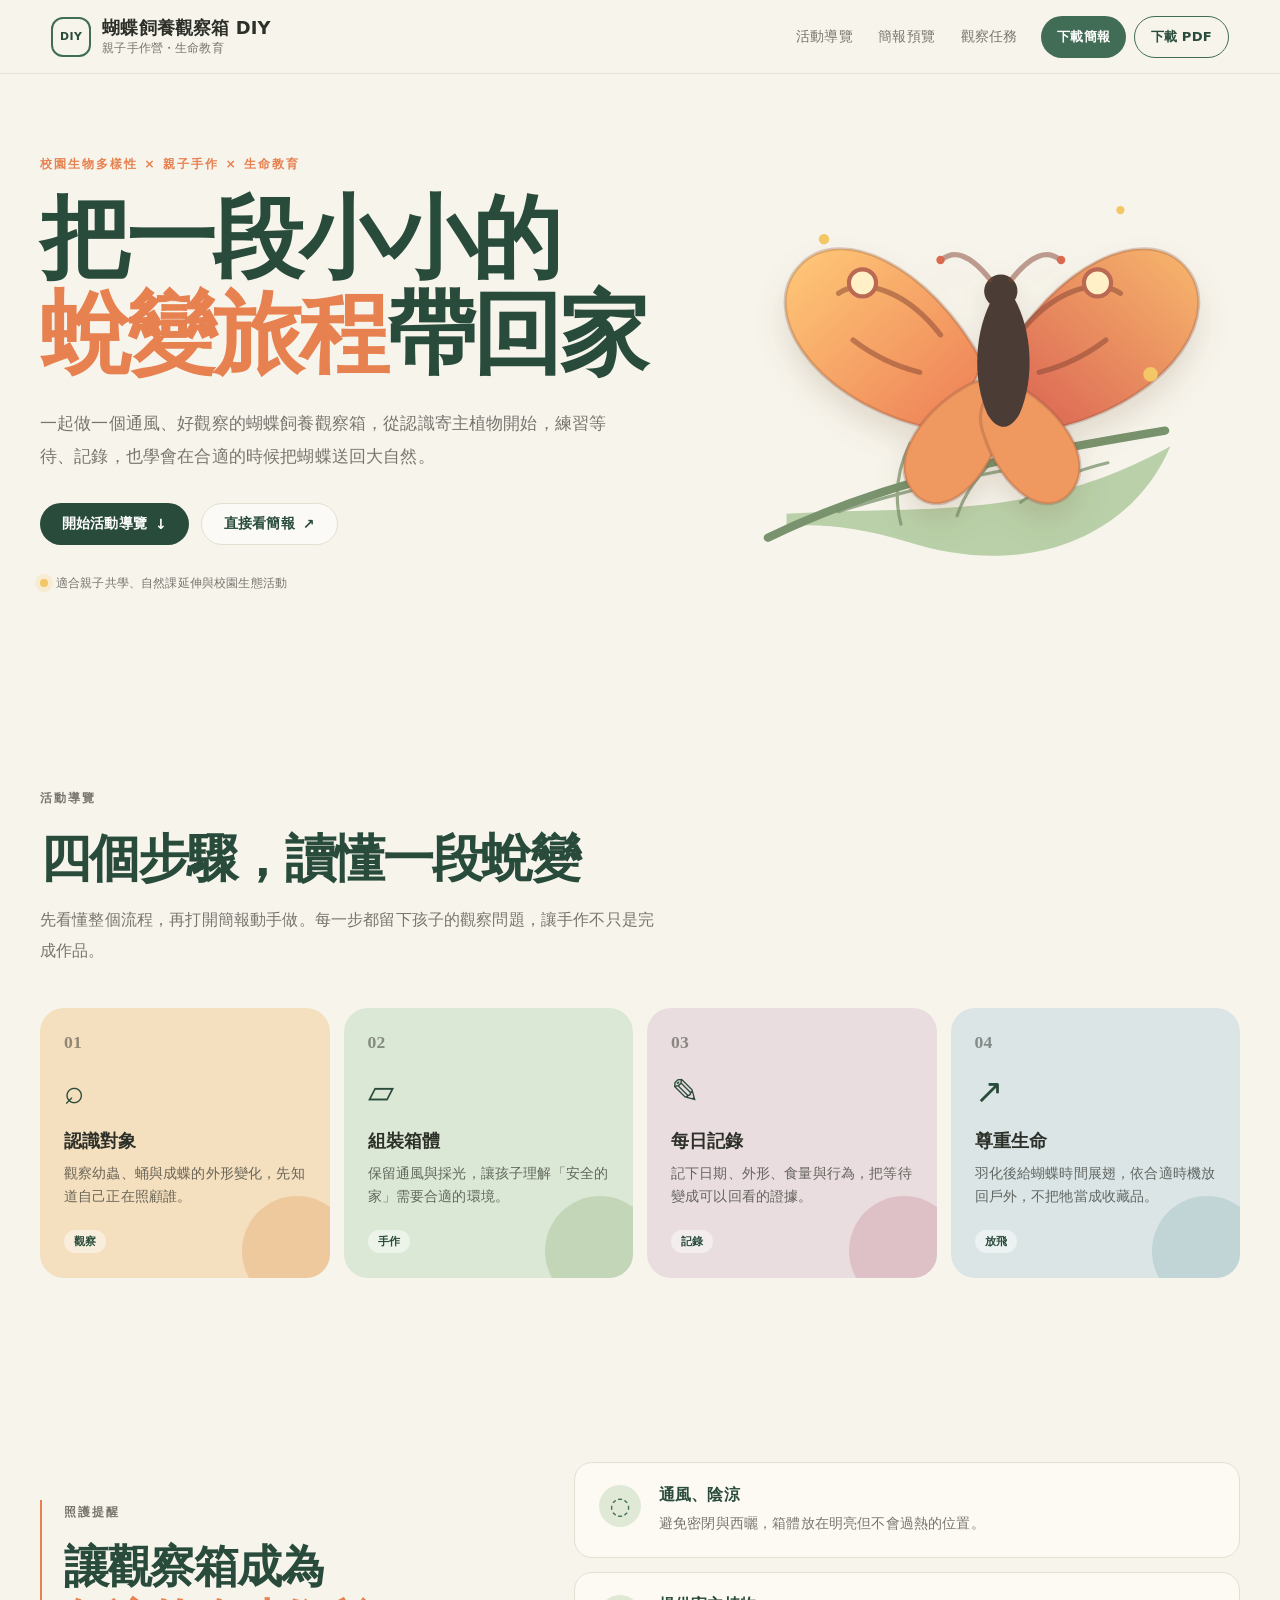
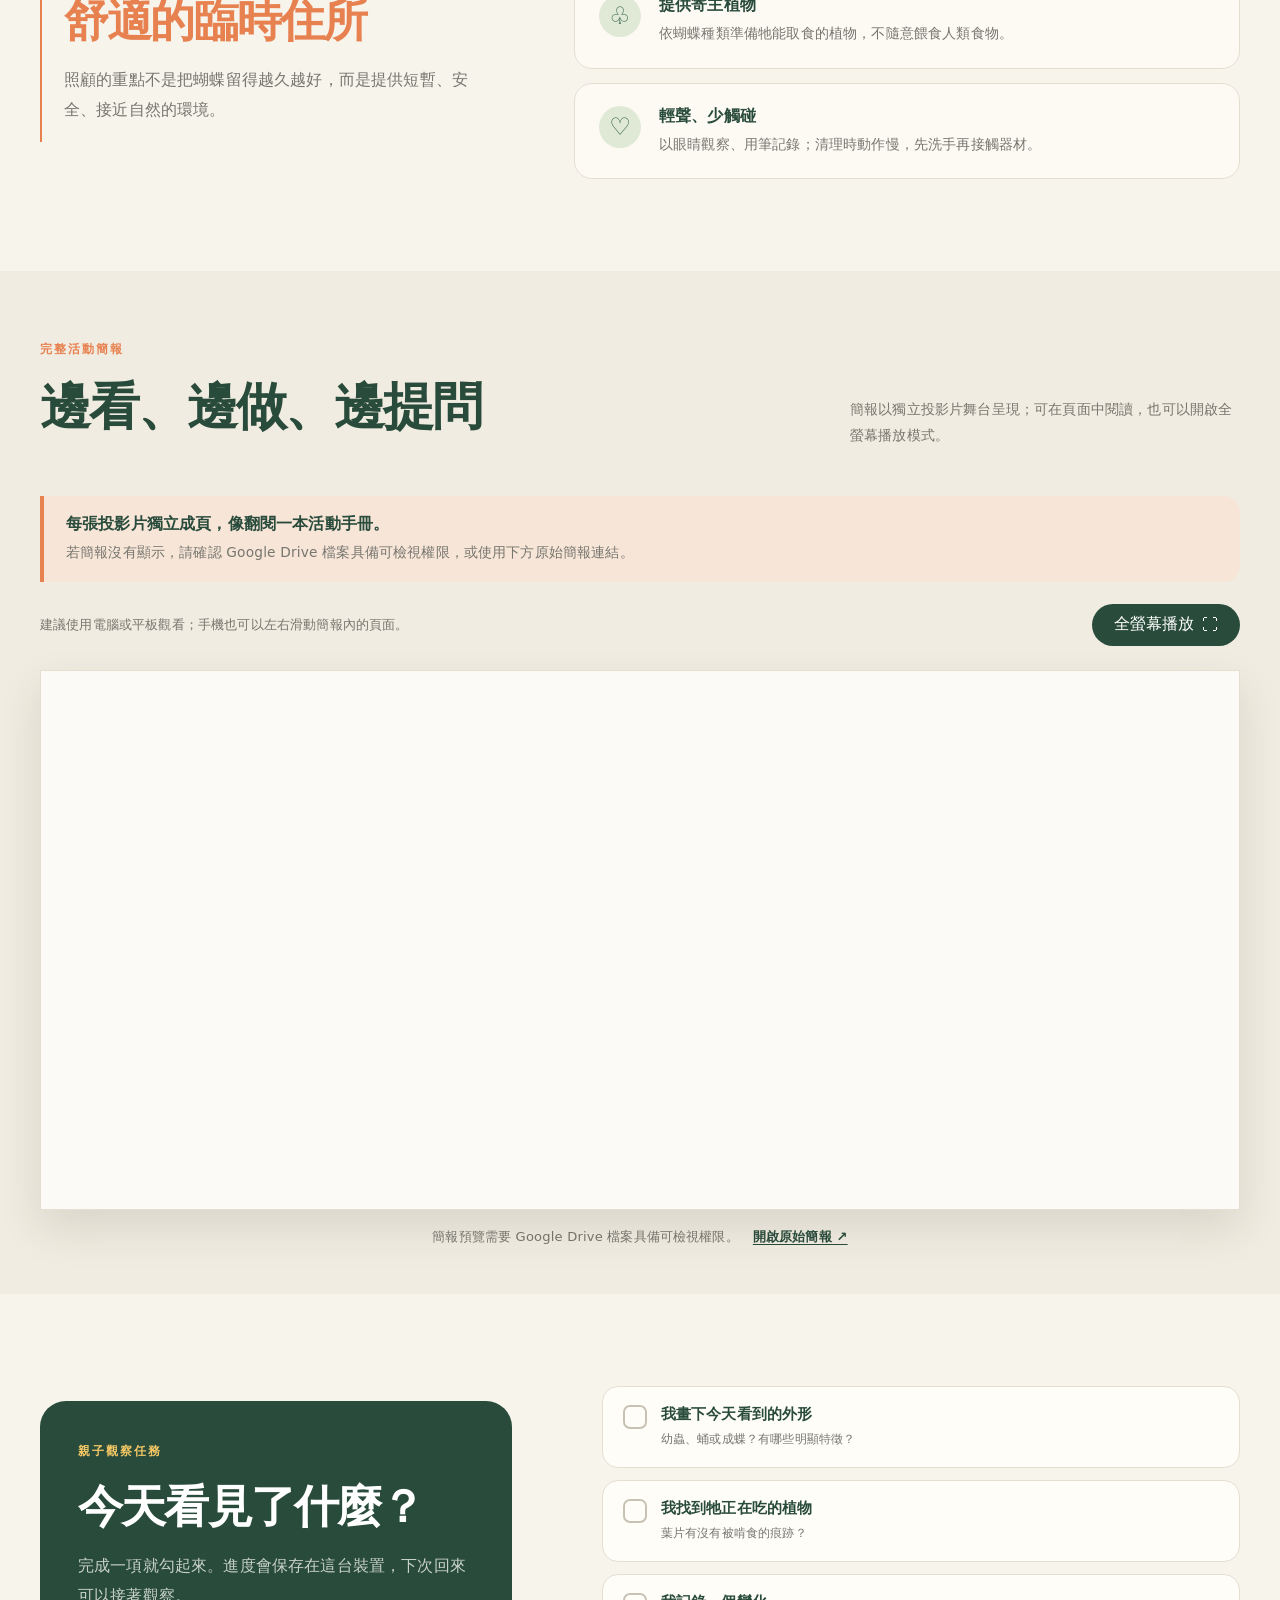
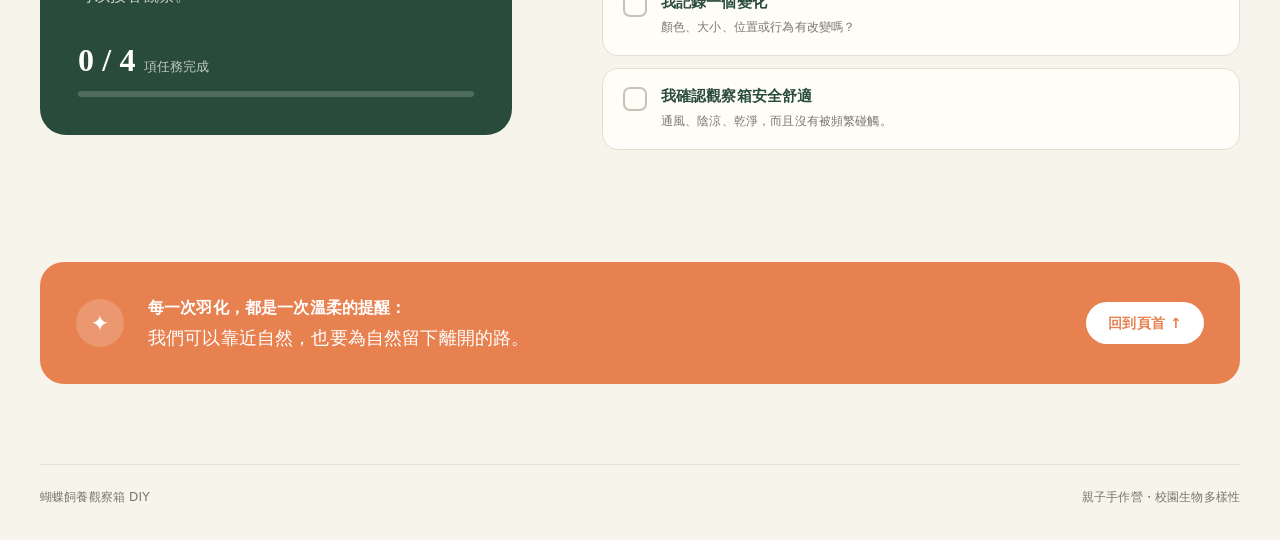
==== index.html @ 6960c995 "fix: focus presentation on one slide" ====
<!doctype html>
<html lang="zh-Hant">
<head>
  <meta charset="utf-8">
  <meta name="viewport" content="width=device-width, initial-scale=1">
  <meta name="theme-color" content="#f7f4ec">
  <meta name="description" content="蝴蝶飼養觀察箱 DIY：親子手作、校園生物多樣性與生命教育活動導覽。">
  <meta property="og:type" content="website">
  <meta property="og:title" content="蝴蝶飼養觀察箱 DIY｜親子手作營">
  <meta property="og:description" content="從組裝觀察箱到記錄羽化，陪孩子用安全、尊重生命的方式觀察蝴蝶。">
  <meta property="og:url" content="https://prayer168.github.io/butterfly-box-diy/">
  <meta property="og:site_name" content="蝴蝶飼養觀察箱 DIY">
  <meta property="og:locale" content="zh_TW">
  <meta name="twitter:card" content="summary_large_image">
  <title>蝴蝶飼養觀察箱 DIY｜親子手作營</title>
  <link rel="stylesheet" href="styles.css?v=20260816-deck2">
</head>
<body>
  <header class="topbar">
    <a class="brand" href="#top" aria-label="回到蝴蝶飼養觀察箱 DIY 首頁">
      <span class="brand-mark" aria-hidden="true">DIY</span>
      <span>
        <strong>蝴蝶飼養觀察箱 DIY</strong>
        <small>親子手作營・生命教育</small>
      </span>
    </a>
    <nav class="site-nav" aria-label="頁面導覽">
      <a href="#guide">活動導覽</a>
      <a href="#slides">簡報預覽</a>
      <a href="#observe">觀察任務</a>
    </nav>
    <nav class="downloads" aria-label="下載檔案">
      <a class="download-link" href="https://drive.google.com/uc?export=download&amp;id=1TOnrDVsV550KKuGw68ZPwcJ24jXbGp5j" target="_blank" rel="noopener noreferrer">下載簡報</a>
      <a class="download-link download-link-secondary" href="https://docs.google.com/presentation/d/1TOnrDVsV550KKuGw68ZPwcJ24jXbGp5j/export/pdf" target="_blank" rel="noopener noreferrer">下載 PDF</a>
    </nav>
  </header>

  <main id="top">
    <section class="hero" aria-labelledby="hero-title">
      <div class="hero-copy">
        <p class="eyebrow">校園生物多樣性 × 親子手作 × 生命教育</p>
        <h1 id="hero-title">把一段小小的<br><em>蛻變旅程</em>帶回家</h1>
        <p class="hero-lede">一起做一個通風、好觀察的蝴蝶飼養觀察箱，從認識寄主植物開始，練習等待、記錄，也學會在合適的時候把蝴蝶送回大自然。</p>
        <div class="hero-actions">
          <a class="button button-primary" href="#guide">開始活動導覽 <span aria-hidden="true">↓</span></a>
          <a class="button button-quiet" href="#slides">直接看簡報 <span aria-hidden="true">↗</span></a>
        </div>
        <p class="hero-note"><span class="note-dot" aria-hidden="true"></span>適合親子共學、自然課延伸與校園生態活動</p>
      </div>
      <div class="hero-art" aria-label="一隻停在葉片上的蝴蝶插圖" role="img">
        <svg viewBox="0 0 500 430" aria-hidden="true" focusable="false">
          <defs>
            <linearGradient id="wing-left" x1="0" x2="1" y1="0" y2="1"><stop offset="0" stop-color="#ffca78"/><stop offset="1" stop-color="#ed7d55"/></linearGradient>
            <linearGradient id="wing-right" x1="1" x2="0" y1="0" y2="1"><stop offset="0" stop-color="#f8b86d"/><stop offset="1" stop-color="#d96052"/></linearGradient>
            <filter id="soft-shadow" x="-30%" y="-30%" width="160%" height="160%"><feDropShadow dx="0" dy="16" stdDeviation="14" flood-color="#7b5d3e" flood-opacity=".18"/></filter>
          </defs>
          <path class="art-leaf" d="M64 344c119-8 237 9 369-65-35 84-134 130-253 92-46-14-83-18-116-15Z"/>
          <path class="art-stem" d="M46 367c114-55 219-76 382-103"/>
          <path class="art-vein" d="M114 342c52-17 113-32 183-44M174 354c-7-27-3-54 9-78M228 346c8-25 28-50 56-71M289 333c25-18 53-31 84-38"/>
          <g class="art-butterfly" filter="url(#soft-shadow)">
            <path class="wing wing-left" d="M253 199c-52-96-139-135-177-93-39 43 10 124 114 153 21 6 44-16 63-60Z"/>
            <path class="wing wing-right" d="M270 199c52-96 139-135 177-93 39 43-10 124-114 153-21 6-44-16-63-60Z"/>
            <path class="wing lower-left" d="M251 215c-41 14-92 69-68 105 23 34 70 5 88-57 5-18-2-36-20-48Z"/>
            <path class="wing lower-right" d="M272 215c41 14 92 69 68 105-23 34-70 5-88-57-5-18 2-36 20-48Z"/>
            <path class="wing-mark mark-left" d="M114 132c27-17 68 1 98 40M128 177c21 16 40 25 64 31M385 132c-27-17-68 1-98 40M371 177c-21 16-40 25-64 31"/>
            <circle class="wing-eye eye-left" cx="137" cy="122" r="13"/><circle class="wing-eye eye-right" cx="363" cy="122" r="13"/>
            <path class="body" d="M262 137c-17 30-20 77-5 111 10 17 22 16 31 0 15-34 12-81-5-111-7-12-14-12-21 0Z"/><circle class="head" cx="270" cy="130" r="16"/>
            <path class="antenna" d="M260 119c-20-25-35-29-47-19M280 119c20-25 35-29 47-19"/><circle class="antenna-tip" cx="212" cy="100" r="4"/><circle class="antenna-tip" cx="328" cy="100" r="4"/>
          </g>
          <circle class="art-spark spark-one" cx="100" cy="80" r="5"/><circle class="art-spark spark-two" cx="414" cy="210" r="7"/><circle class="art-spark spark-three" cx="385" cy="52" r="4"/>
        </svg>
      </div>
    </section>

    <section id="guide" class="section section-guide" aria-labelledby="guide-title">
      <div class="section-heading">
        <p class="eyebrow">活動導覽</p>
        <h2 id="guide-title">四個步驟，讀懂一段蛻變</h2>
        <p>先看懂整個流程，再打開簡報動手做。每一步都留下孩子的觀察問題，讓手作不只是完成作品。</p>
      </div>
      <div class="steps-grid">
        <article class="step-card step-card-one"><span class="step-number">01</span><div class="step-icon" aria-hidden="true">⌕</div><h3>認識對象</h3><p>觀察幼蟲、蛹與成蝶的外形變化，先知道自己正在照顧誰。</p><span class="step-tag">觀察</span></article>
        <article class="step-card step-card-two"><span class="step-number">02</span><div class="step-icon" aria-hidden="true">▱</div><h3>組裝箱體</h3><p>保留通風與採光，讓孩子理解「安全的家」需要合適的環境。</p><span class="step-tag">手作</span></article>
        <article class="step-card step-card-three"><span class="step-number">03</span><div class="step-icon" aria-hidden="true">✎</div><h3>每日記錄</h3><p>記下日期、外形、食量與行為，把等待變成可以回看的證據。</p><span class="step-tag">記錄</span></article>
        <article class="step-card step-card-four"><span class="step-number">04</span><div class="step-icon" aria-hidden="true">↗</div><h3>尊重生命</h3><p>羽化後給蝴蝶時間展翅，依合適時機放回戶外，不把牠當成收藏品。</p><span class="step-tag">放飛</span></article>
      </div>
    </section>

    <section class="section care-section" aria-labelledby="care-title">
      <div class="care-intro"><p class="eyebrow">照護提醒</p><h2 id="care-title">讓觀察箱成為<br><em>舒適的臨時住所</em></h2><p>照顧的重點不是把蝴蝶留得越久越好，而是提供短暫、安全、接近自然的環境。</p></div>
      <div class="care-list">
        <article class="care-item"><span class="care-icon" aria-hidden="true">◌</span><div><h3>通風、陰涼</h3><p>避免密閉與西曬，箱體放在明亮但不會過熱的位置。</p></div></article>
        <article class="care-item"><span class="care-icon" aria-hidden="true">♧</span><div><h3>提供寄主植物</h3><p>依蝴蝶種類準備牠能取食的植物，不隨意餵食人類食物。</p></div></article>
        <article class="care-item"><span class="care-icon" aria-hidden="true">♡</span><div><h3>輕聲、少觸碰</h3><p>以眼睛觀察、用筆記錄；清理時動作慢，先洗手再接觸器材。</p></div></article>
      </div>
    </section>

    <section id="slides" class="section presentation-section" aria-labelledby="slides-title">
      <div class="section-heading presentation-heading"><div><p class="eyebrow">完整活動簡報</p><h2 id="slides-title">邊看、邊做、邊提問</h2></div><p>簡報以獨立投影片舞台呈現；可在頁面中閱讀，也可以開啟全螢幕播放模式。</p></div>
      <div class="presentation-note" role="note">
        <strong>每張投影片獨立成頁，像翻閱一本活動手冊。</strong>
        <span>若簡報沒有顯示，請確認 Google Drive 檔案具備可檢視權限，或使用下方原始簡報連結。</span>
      </div>
      <div class="presentation-actions">
        <p>建議使用電腦或平板觀看；手機也可以左右滑動簡報內的頁面。</p>
        <button type="button" class="button button-primary" id="presentation-fullscreen" aria-controls="presentation-stage" aria-pressed="false">全螢幕播放 <span aria-hidden="true">⛶</span></button>
      </div>
      <div class="presentation-stage" id="presentation-stage">
        <iframe id="presentation-embed" title="蝴蝶飼養觀察箱 DIY 活動簡報預覽" src="https://drive.google.com/file/d/1TOnrDVsV550KKuGw68ZPwcJ24jXbGp5j/preview" loading="eager" allow="autoplay; fullscreen" allowfullscreen></iframe>
      </div>
      <div class="fallback" role="note"><span>簡報預覽需要 Google Drive 檔案具備可檢視權限。</span><a href="https://docs.google.com/presentation/d/1TOnrDVsV550KKuGw68ZPwcJ24jXbGp5j/edit?usp=drivesdk&amp;ouid=105063083445636359262&amp;rtpof=true&amp;sd=true" target="_blank" rel="noopener noreferrer">開啟原始簡報 ↗</a></div>
    </section>

    <section id="observe" class="section observation-section" aria-labelledby="observe-title">
      <div class="observation-copy"><p class="eyebrow">親子觀察任務</p><h2 id="observe-title">今天看見了什麼？</h2><p>完成一項就勾起來。進度會保存在這台裝置，下次回來可以接著觀察。</p><div class="progress-summary" aria-live="polite"><strong id="progress-count">0 / 4</strong><span>項任務完成</span></div><div class="progress-track" aria-hidden="true"><span id="progress-bar"></span></div></div>
      <div class="observation-list" role="group" aria-label="觀察任務清單">
        <label class="observation-task"><input type="checkbox" data-task="shape"><span class="checkmark" aria-hidden="true"></span><span><strong>我畫下今天看到的外形</strong><small>幼蟲、蛹或成蝶？有哪些明顯特徵？</small></span></label>
        <label class="observation-task"><input type="checkbox" data-task="plant"><span class="checkmark" aria-hidden="true"></span><span><strong>我找到牠正在吃的植物</strong><small>葉片有沒有被啃食的痕跡？</small></span></label>
        <label class="observation-task"><input type="checkbox" data-task="change"><span class="checkmark" aria-hidden="true"></span><span><strong>我記錄一個變化</strong><small>顏色、大小、位置或行為有改變嗎？</small></span></label>
        <label class="observation-task"><input type="checkbox" data-task="care"><span class="checkmark" aria-hidden="true"></span><span><strong>我確認觀察箱安全舒適</strong><small>通風、陰涼、乾淨，而且沒有被頻繁碰觸。</small></span></label>
      </div>
    </section>

    <section class="closing-callout" aria-label="活動結語"><span class="closing-mark" aria-hidden="true">✦</span><p><strong>每一次羽化，都是一次溫柔的提醒：</strong><br>我們可以靠近自然，也要為自然留下離開的路。</p><a class="button button-light" href="#top">回到頁首 ↑</a></section>
  </main>

  <footer class="footer"><span>蝴蝶飼養觀察箱 DIY</span><span>親子手作營・校園生物多樣性</span></footer>
  <script src="js/app.js?v=20260816-deck" defer></script>
</body>
</html>
---- styles.css ----
:root {
  color-scheme: light;
  --page: #f7f4ec; --paper: #fffdf8; --ink: #2d3029; --muted: #77766e; --line: #e5dfd2;
  --green: #416c55; --green-dark: #294b3b; --sage: #dfe9d6; --orange: #e78150; --yellow: #f3c765;
  --shadow: 0 20px 50px rgba(77, 68, 49, .12);
}
* { box-sizing: border-box; }
html { scroll-behavior: smooth; }
body { margin: 0; background: var(--page); color: var(--ink); font-family: "Noto Sans TC", "Microsoft JhengHei", system-ui, -apple-system, BlinkMacSystemFont, "Segoe UI", sans-serif; letter-spacing: .01em; }
a { color: inherit; }
.topbar { position: sticky; top: 0; z-index: 20; display: flex; align-items: center; gap: 24px; min-height: 74px; padding: 12px clamp(18px, 4vw, 56px); border-bottom: 1px solid rgba(229, 223, 210, .9); background: rgba(247, 244, 236, .9); backdrop-filter: blur(14px); }
.brand { display: inline-flex; align-items: center; gap: 11px; min-width: max-content; text-decoration: none; }
.brand-mark { display: grid; width: 40px; height: 40px; place-items: center; border: 2px solid var(--green); border-radius: 12px; color: var(--green-dark); font-size: .68rem; font-weight: 900; letter-spacing: .04em; }
.brand strong, .brand small { display: block; }.brand strong { font-size: clamp(.98rem, 1.5vw, 1.12rem); line-height: 1.2; }.brand small { margin-top: 3px; color: var(--muted); font-size: .72rem; }
.site-nav { display: flex; gap: clamp(12px, 2vw, 28px); margin-left: auto; }.site-nav a { color: var(--muted); font-size: .85rem; text-decoration: none; }.site-nav a:hover, .site-nav a:focus-visible { color: var(--green-dark); text-decoration: underline; text-underline-offset: 4px; }
.downloads { display: flex; gap: 8px; }.download-link, .button { display: inline-flex; align-items: center; justify-content: center; gap: 8px; min-height: 42px; border-radius: 999px; font-weight: 800; text-decoration: none; transition: transform .2s ease, box-shadow .2s ease, background-color .2s ease; }.download-link { padding: 0 16px; background: var(--green); color: #fff; font-size: .82rem; white-space: nowrap; }.download-link-secondary { border: 1px solid var(--green); background: transparent; color: var(--green-dark); }.download-link:hover, .download-link:focus-visible, .button:hover, .button:focus-visible { transform: translateY(-2px); box-shadow: 0 8px 18px rgba(65, 108, 85, .18); }
:focus-visible { outline: 3px solid rgba(231, 129, 80, .55); outline-offset: 4px; }
.hero { display: grid; grid-template-columns: minmax(0, 1fr) minmax(360px, 520px); align-items: center; width: min(1200px, calc(100% - 48px)); min-height: 620px; margin: 0 auto; padding: 64px 0 72px; }.eyebrow { margin: 0 0 18px; color: var(--orange); font-size: .78rem; font-weight: 900; letter-spacing: .16em; } h1, h2, h3, p { margin-top: 0; } h1, h2 { font-family: Georgia, "Noto Serif TC", "Microsoft JhengHei", serif; letter-spacing: -.04em; } h1 { margin-bottom: 24px; color: var(--green-dark); font-size: clamp(3.2rem, 7vw, 6rem); line-height: 1.08; } h1 em, h2 em { color: var(--orange); font-style: normal; }
.hero-lede { max-width: 570px; margin-bottom: 30px; color: var(--muted); font-size: 1.04rem; line-height: 1.95; }.hero-actions { display: flex; flex-wrap: wrap; gap: 12px; }.button { padding: 0 22px; font-size: .88rem; }.button-primary { background: var(--green-dark); color: #fff; }.button-quiet { border: 1px solid var(--line); background: rgba(255,255,255,.48); color: var(--green-dark); }.hero-note { display: flex; align-items: center; gap: 8px; margin-top: 30px; color: var(--muted); font-size: .78rem; }.note-dot { width: 8px; height: 8px; border-radius: 50%; background: var(--yellow); box-shadow: 0 0 0 5px rgba(243, 199, 101, .2); }
.hero-art { position: relative; }.hero-art svg { display: block; width: 100%; overflow: visible; }.art-leaf { fill: #b9d0a9; }.art-stem, .art-vein { fill: none; stroke: #78936d; stroke-linecap: round; }.art-stem { stroke-width: 8; }.art-vein { stroke-width: 3; opacity: .75; }.wing { stroke: rgba(125, 71, 52, .25); stroke-width: 3; }.wing-left { fill: url(#wing-left); }.wing-right { fill: url(#wing-right); }.lower-left, .lower-right { fill: #ef9860; }.wing-mark, .antenna { fill: none; stroke: rgba(131, 68, 50, .5); stroke-linecap: round; stroke-width: 5; }.wing-eye { fill: #fff0c8; stroke: #ba6952; stroke-width: 4; }.body, .head { fill: #4c3d34; }.antenna-tip { fill: #d96b4f; }.art-butterfly { animation: float 5s ease-in-out infinite; transform-origin: center; }.art-spark { fill: var(--yellow); animation: blink 3s ease-in-out infinite; }.spark-two { animation-delay: .8s; }.spark-three { animation-delay: 1.4s; }
@keyframes float { 0%, 100% { transform: translateY(3px) rotate(-1deg); } 50% { transform: translateY(-10px) rotate(1deg); } } @keyframes blink { 0%, 100% { opacity: .3; transform: scale(.8); } 50% { opacity: 1; transform: scale(1.1); } }
.section { width: min(1200px, calc(100% - 48px)); margin: 0 auto; padding: 92px 0; }.section-heading { max-width: 620px; margin-bottom: 42px; }.section-heading h2, .care-intro h2, .observation-copy h2 { margin-bottom: 16px; color: var(--green-dark); font-size: clamp(2.15rem, 4vw, 3.5rem); line-height: 1.2; }.section-heading > p, .care-intro > p, .observation-copy > p { color: var(--muted); line-height: 1.9; }
.steps-grid { display: grid; grid-template-columns: repeat(4, 1fr); gap: 14px; }.step-card { position: relative; min-height: 270px; padding: 24px; border-radius: 24px; overflow: hidden; }.step-card::after { position: absolute; right: -22px; bottom: -28px; width: 110px; height: 110px; border-radius: 50%; content: ""; opacity: .45; }.step-card-one { background: #f4dfbf; }.step-card-one::after { background: #e9ae75; }.step-card-two { background: #dce8d6; }.step-card-two::after { background: #a5c093; }.step-card-three { background: #e9dddf; }.step-card-three::after { background: #d19da6; }.step-card-four { background: #dbe5e6; }.step-card-four::after { background: #9fbfc0; }.step-number { display: block; margin-bottom: 22px; color: rgba(45, 48, 41, .5); font-family: Georgia, serif; font-size: 1.1rem; font-weight: 700; }.step-icon { position: relative; z-index: 1; margin-bottom: 20px; color: var(--green-dark); font-family: Georgia, serif; font-size: 2.1rem; line-height: 1; }.step-card h3 { position: relative; z-index: 1; margin-bottom: 9px; font-size: 1.1rem; }.step-card p { position: relative; z-index: 1; margin-bottom: 22px; color: rgba(45, 48, 41, .7); font-size: .86rem; line-height: 1.7; }.step-tag { position: relative; z-index: 1; padding: 5px 10px; border-radius: 999px; background: rgba(255,255,255,.45); color: var(--green-dark); font-size: .7rem; font-weight: 800; }
.care-section { display: grid; grid-template-columns: .8fr 1.2fr; gap: 90px; align-items: center; }.care-intro { padding-left: 22px; border-left: 2px solid var(--orange); }.care-intro h2 { font-size: clamp(2rem, 3.5vw, 3.15rem); }.care-list { display: grid; gap: 14px; }.care-item { display: flex; gap: 18px; align-items: flex-start; padding: 22px 24px; border: 1px solid var(--line); border-radius: 18px; background: rgba(255,253,248,.72); }.care-icon { display: grid; flex: 0 0 auto; width: 42px; height: 42px; place-items: center; border-radius: 50%; background: var(--sage); color: var(--green); font-size: 1.5rem; }.care-item h3 { margin: 0 0 6px; color: var(--green-dark); font-size: 1rem; }.care-item p { margin: 0; color: var(--muted); font-size: .86rem; line-height: 1.7; }
.presentation-section { width: 100%; max-width: none; padding: 70px max(24px, calc((100vw - 1200px) / 2)) 0; background: #f1ece1; }
.presentation-heading { display: flex; align-items: end; justify-content: space-between; gap: 40px; max-width: none; }
.presentation-heading > p { max-width: 390px; margin-bottom: 5px; font-size: .86rem; }
.presentation-note { display: grid; gap: 6px; margin-bottom: 22px; padding: 18px 22px; border-left: 4px solid var(--orange); border-radius: 0 16px 16px 0; background: #f7e5d8; color: var(--green-dark); }
.presentation-note strong { font-size: 1rem; }
.presentation-note span { color: var(--muted); font-size: .86rem; line-height: 1.7; }
.presentation-actions { display: flex; align-items: center; justify-content: space-between; gap: 24px; margin-bottom: 24px; }
.presentation-actions p { margin: 0; color: var(--muted); font-size: .82rem; }
.presentation-actions .button { border: 0; cursor: pointer; font: inherit; }
.presentation-stage { position: relative; overflow: hidden; width: 100%; height: min(70svh, 540px); min-height: 0; border: 1px solid var(--line); background: #fbfaf6; box-shadow: 0 18px 40px rgba(44, 48, 35, .12); }
.presentation-stage iframe { display: block; width: 100%; height: 100%; border: 0; background: #fbfaf6; }
.presentation-stage:fullscreen { display: grid; width: 100vw; height: 100svh; min-height: 100svh; aspect-ratio: auto; border: 0; border-radius: 0; background: #142c22; }
.presentation-stage:fullscreen iframe { min-height: 100%; }
.fallback { display: flex; flex-wrap: wrap; gap: 8px 14px; justify-content: center; padding: 18px 0 48px; color: var(--muted); font-size: .82rem; text-align: center; }.fallback a { color: var(--green-dark); font-weight: 800; text-underline-offset: 3px; }
.observation-section { display: grid; grid-template-columns: .85fr 1.15fr; gap: 90px; align-items: center; }.observation-copy { padding: 38px; border-radius: 26px; background: var(--green-dark); color: #fff; }.observation-copy h2 { color: #fff; font-size: clamp(2rem, 3.5vw, 3.2rem); }.observation-copy > p { color: rgba(255,255,255,.74); }.observation-copy .eyebrow { color: var(--yellow); }.progress-summary { display: flex; align-items: baseline; gap: 8px; margin-top: 30px; }.progress-summary strong { font-family: Georgia, serif; font-size: 2rem; }.progress-summary span { color: rgba(255,255,255,.7); font-size: .8rem; }.progress-track { height: 6px; margin-top: 12px; overflow: hidden; border-radius: 999px; background: rgba(255,255,255,.18); }.progress-track span { display: block; width: 0; height: 100%; border-radius: inherit; background: var(--yellow); transition: width .3s ease; }.observation-list { display: grid; gap: 12px; }.observation-task { display: flex; align-items: flex-start; gap: 14px; padding: 18px 20px; border: 1px solid var(--line); border-radius: 16px; background: var(--paper); cursor: pointer; transition: border-color .2s ease, transform .2s ease; }.observation-task:hover { border-color: #c6bda9; transform: translateX(3px); }.observation-task input { position: absolute; opacity: 0; pointer-events: none; }.checkmark { display: grid; flex: 0 0 auto; width: 24px; height: 24px; place-items: center; border: 2px solid #c8c2b4; border-radius: 7px; color: #fff; font-size: .9rem; }.observation-task input:checked + .checkmark { border-color: var(--green); background: var(--green); }.observation-task input:checked + .checkmark::before { content: "✓"; }.observation-task strong, .observation-task small { display: block; }.observation-task strong { color: var(--green-dark); font-size: .92rem; }.observation-task small { margin-top: 5px; color: var(--muted); font-size: .78rem; line-height: 1.6; }
.closing-callout { display: grid; grid-template-columns: auto 1fr auto; align-items: center; gap: 24px; width: min(1200px, calc(100% - 48px)); margin: 20px auto 80px; padding: 30px 36px; border-radius: 24px; background: var(--orange); color: #fff; }.closing-mark { display: grid; width: 48px; height: 48px; place-items: center; border-radius: 50%; background: rgba(255,255,255,.18); font-size: 1.4rem; }.closing-callout p { margin: 0; font-family: Georgia, "Noto Serif TC", serif; font-size: 1.15rem; line-height: 1.7; }.closing-callout strong { font-size: 1rem; }.button-light { background: #fff; color: var(--orange); white-space: nowrap; }.footer { display: flex; justify-content: space-between; gap: 16px; width: min(1200px, calc(100% - 48px)); margin: 0 auto; padding: 24px 0 34px; border-top: 1px solid var(--line); color: var(--muted); font-size: .75rem; }
@media (max-width: 980px) { .site-nav { display: none; }.hero { grid-template-columns: 1fr minmax(300px, .85fr); min-height: 520px; } h1 { font-size: clamp(3rem, 8vw, 5rem); }.steps-grid { grid-template-columns: repeat(2, 1fr); }.care-section, .observation-section { gap: 42px; } }
@media (max-width: 680px) { .topbar { align-items: stretch; flex-wrap: wrap; gap: 12px; padding: 12px 16px; }.brand { flex: 1 0 100%; }.downloads { width: 100%; }.download-link { flex: 1; padding-inline: 10px; font-size: .78rem; }.hero, .section, .closing-callout, .footer { width: min(100% - 32px, 560px); }.presentation-section { width: 100%; padding-inline: 16px; }.hero { display: flex; flex-direction: column; align-items: stretch; min-height: 0; padding: 54px 0 60px; }.hero-art { order: -1; width: min(100%, 390px); margin: 0 auto 10px; } h1 { font-size: clamp(2.8rem, 15vw, 4.5rem); }.hero-lede { font-size: .95rem; }.button { min-height: 46px; }.section { padding: 64px 0; }.steps-grid { grid-template-columns: 1fr 1fr; gap: 10px; }.step-card { min-height: 245px; padding: 18px; border-radius: 18px; }.step-card p { font-size: .78rem; }.care-section, .observation-section { display: flex; flex-direction: column; gap: 32px; align-items: stretch; }.care-intro { padding-left: 18px; }.presentation-heading { display: block; }.presentation-heading > p { margin-top: 18px; }.presentation-actions { display: grid; gap: 14px; }.presentation-actions .button { width: 100%; }.presentation-stage { height: min(46svh, 420px); min-height: 0; }.observation-copy { padding: 28px 24px; }.closing-callout { grid-template-columns: auto 1fr; gap: 14px; margin-bottom: 50px; padding: 22px; }.closing-callout .button { grid-column: 1 / -1; width: 100%; }.footer { flex-direction: column; padding-bottom: 24px; } }
@media (prefers-reduced-motion: reduce) { html { scroll-behavior: auto; } *, *::before, *::after { animation-duration: .01ms !important; animation-iteration-count: 1 !important; transition-duration: .01ms !important; } }
@media print { .topbar, .hero-art, .hero-actions, .presentation-stage, .fallback, .closing-callout { display: none; }.hero { min-height: 0; padding: 24px 0; }.section { padding: 24px 0; }.step-card, .care-item, .observation-task { break-inside: avoid; } }
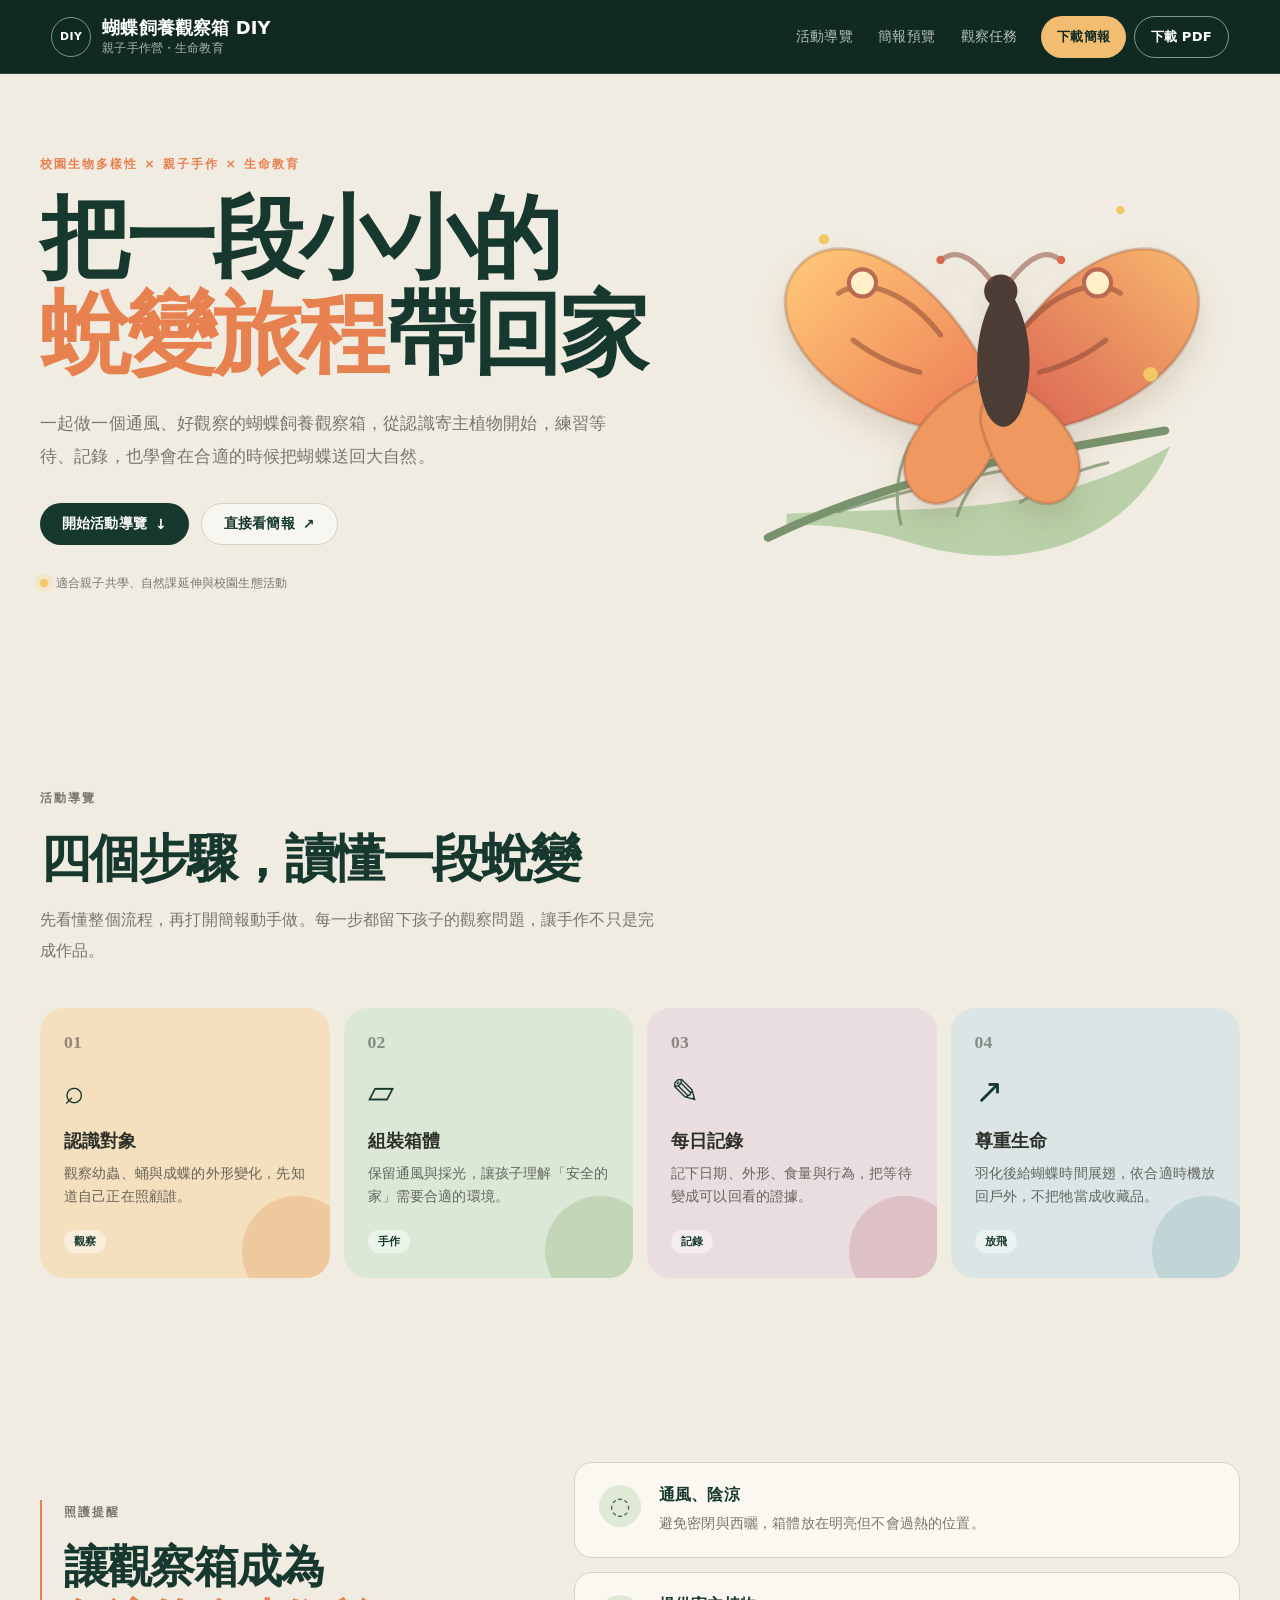
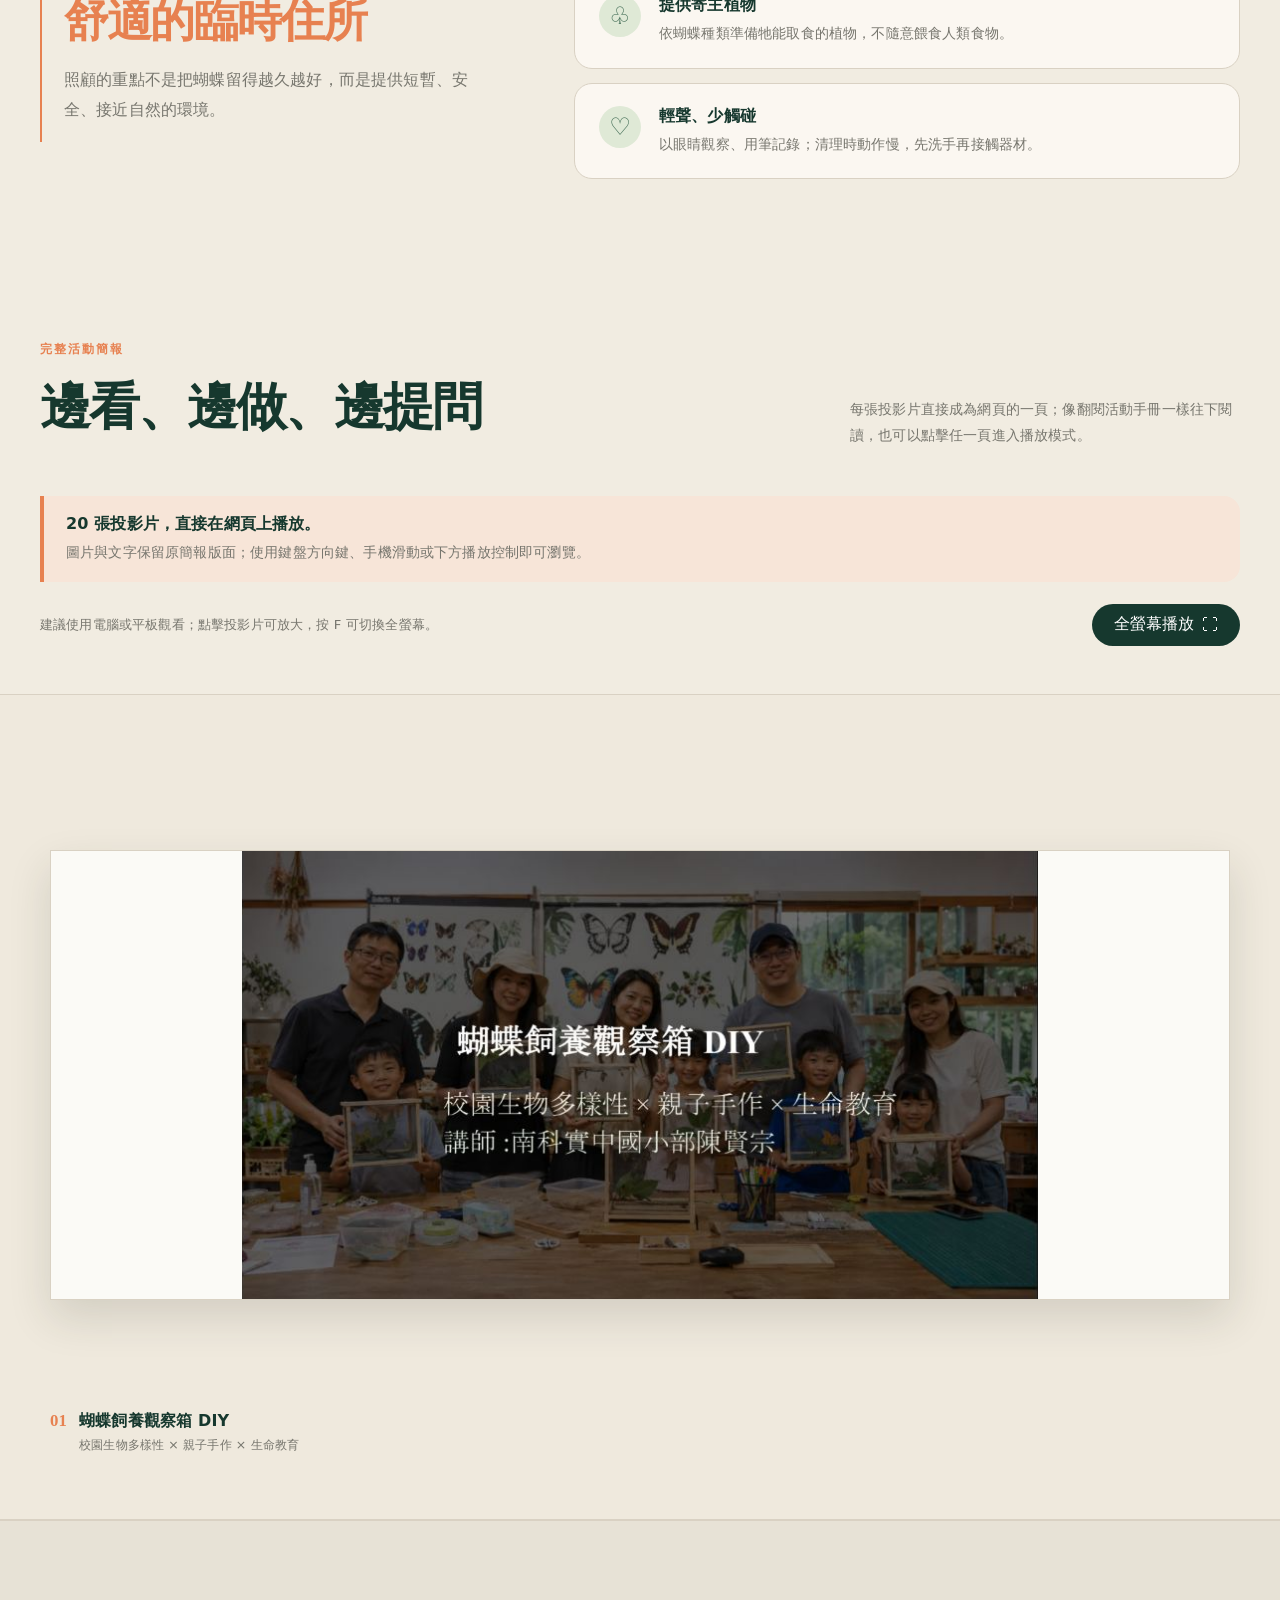
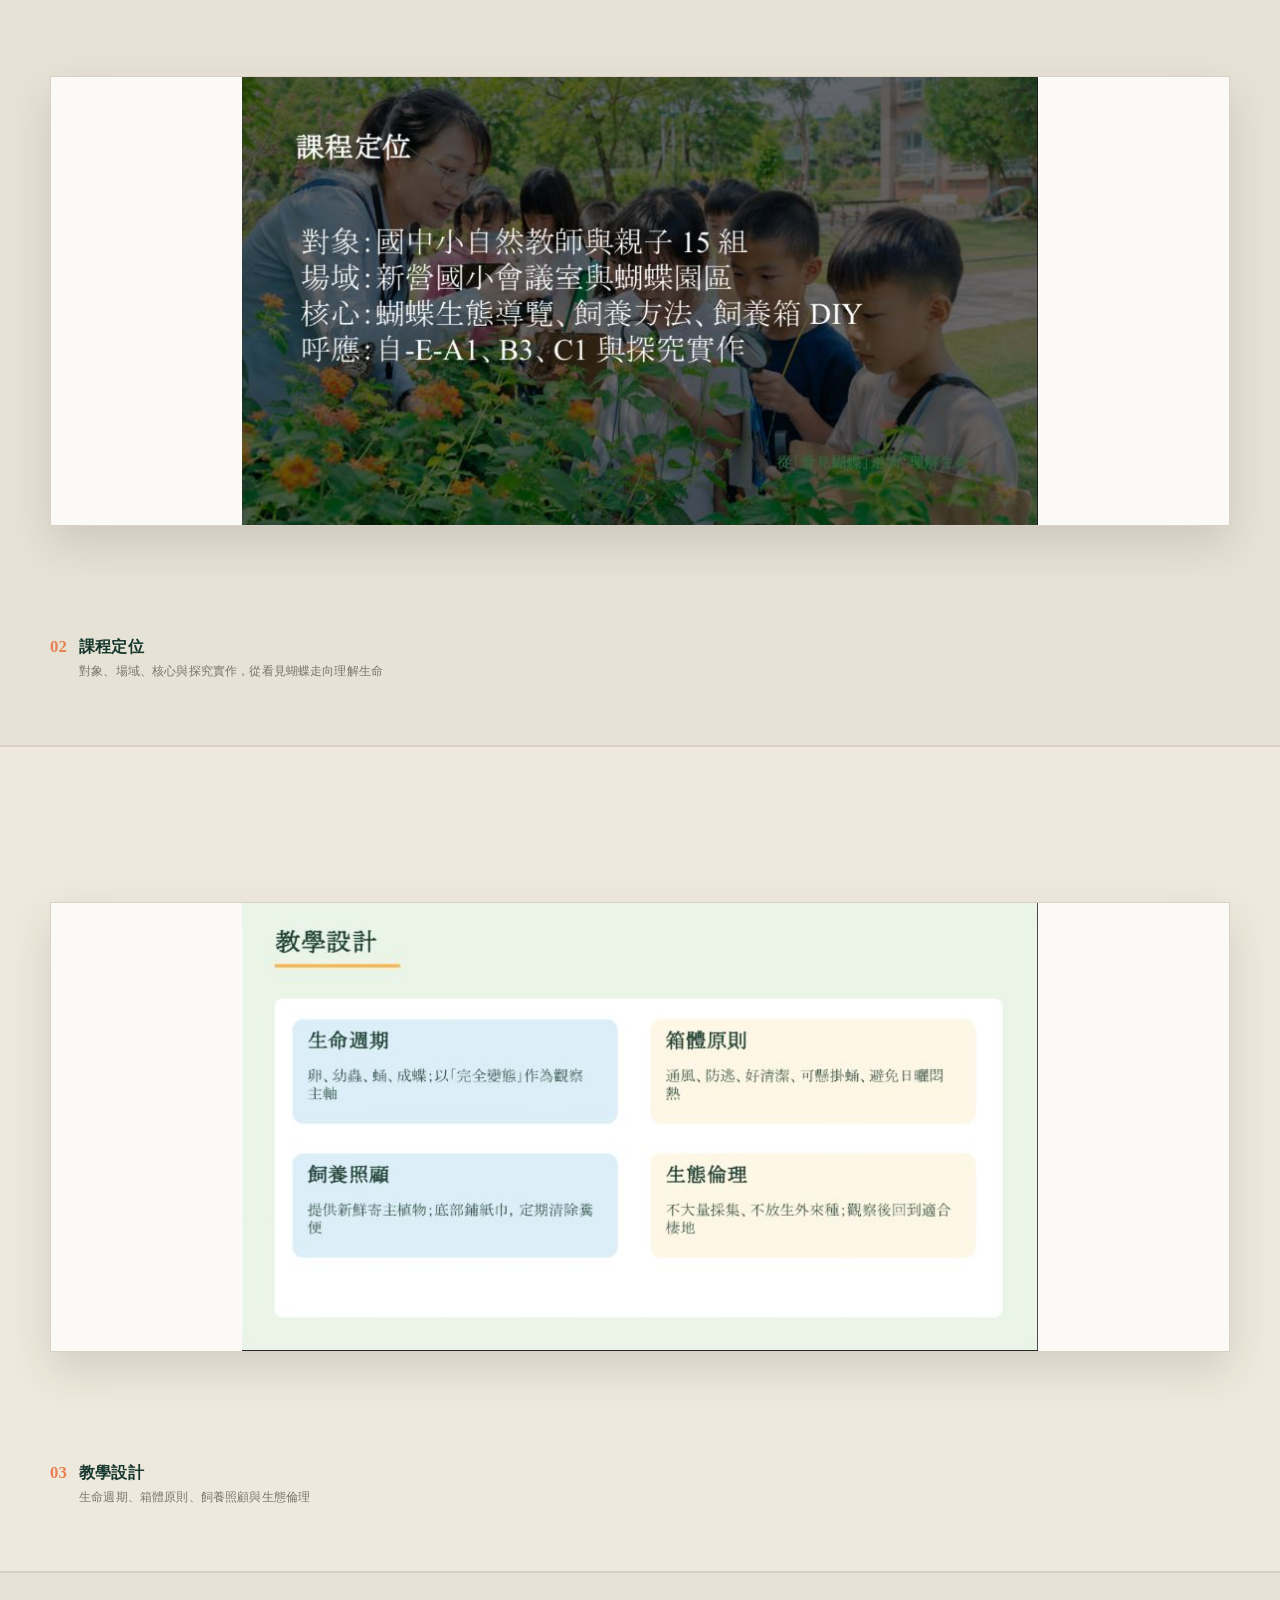
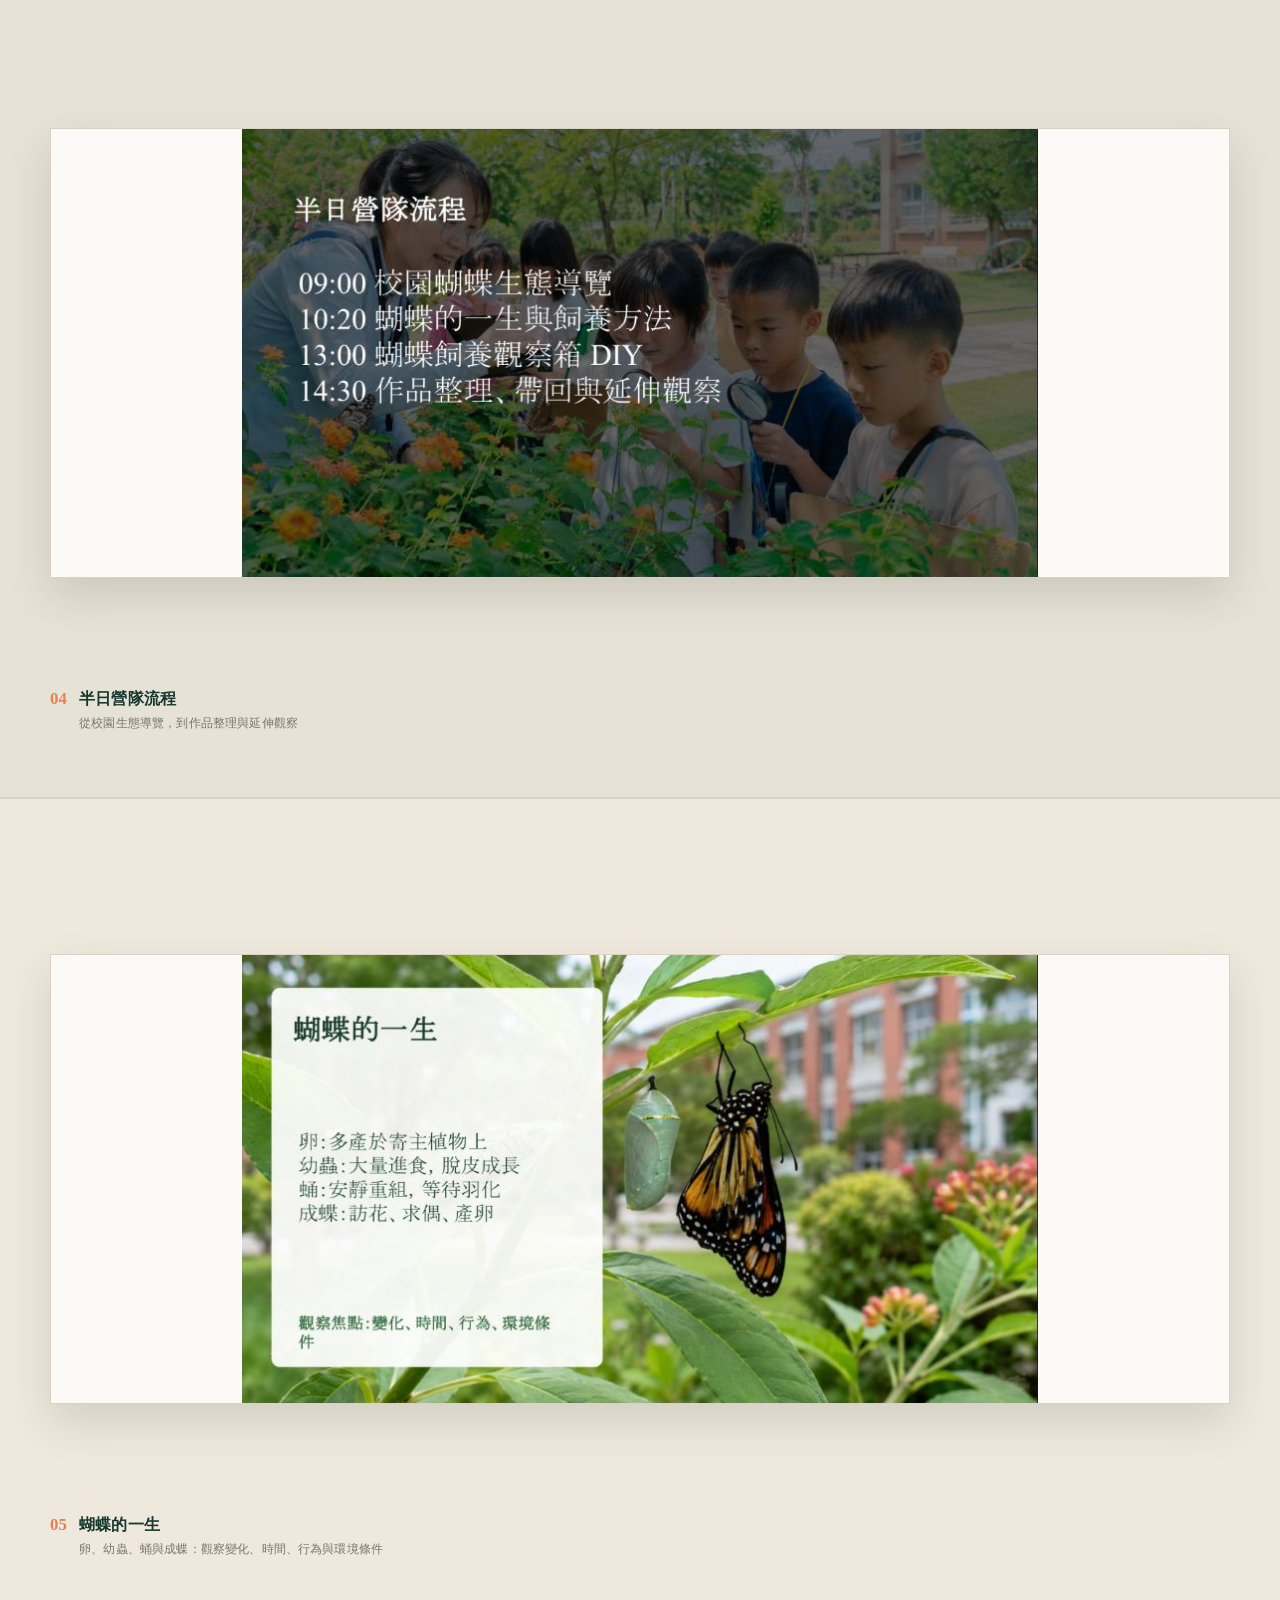
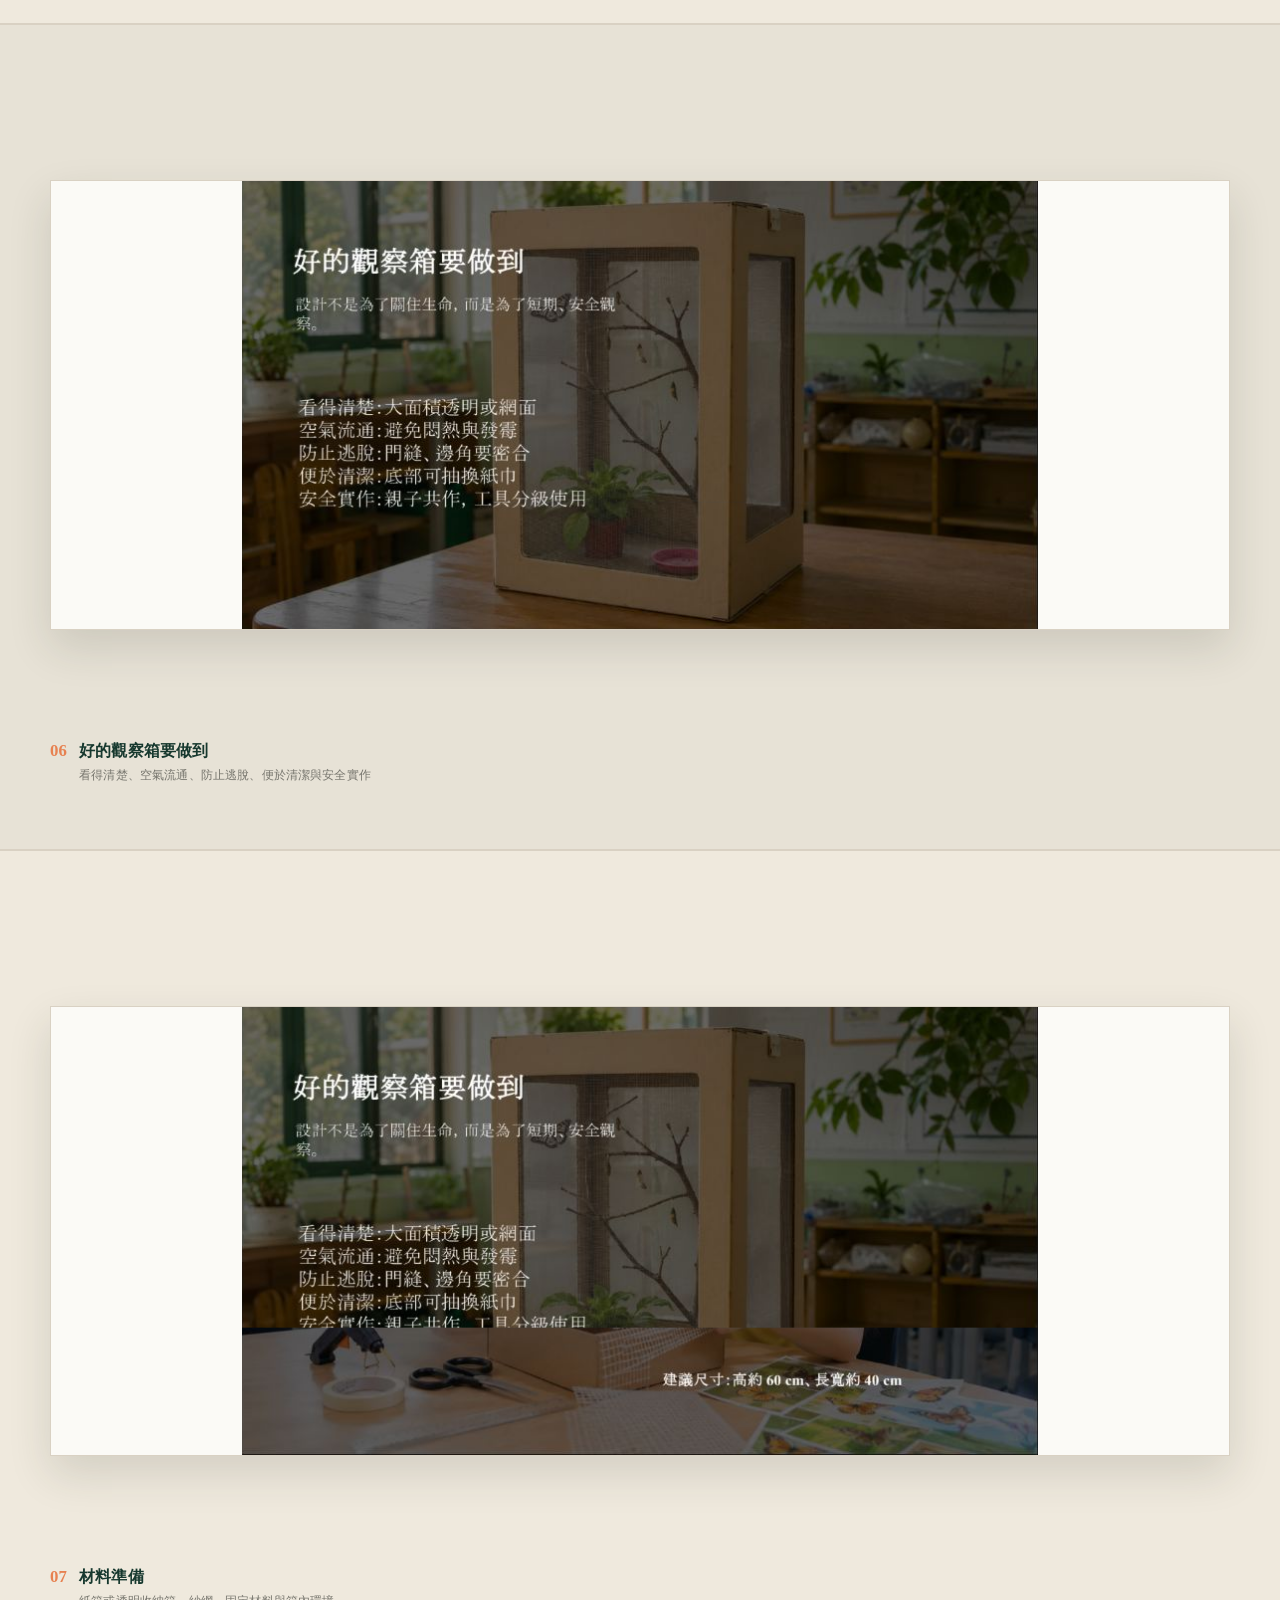
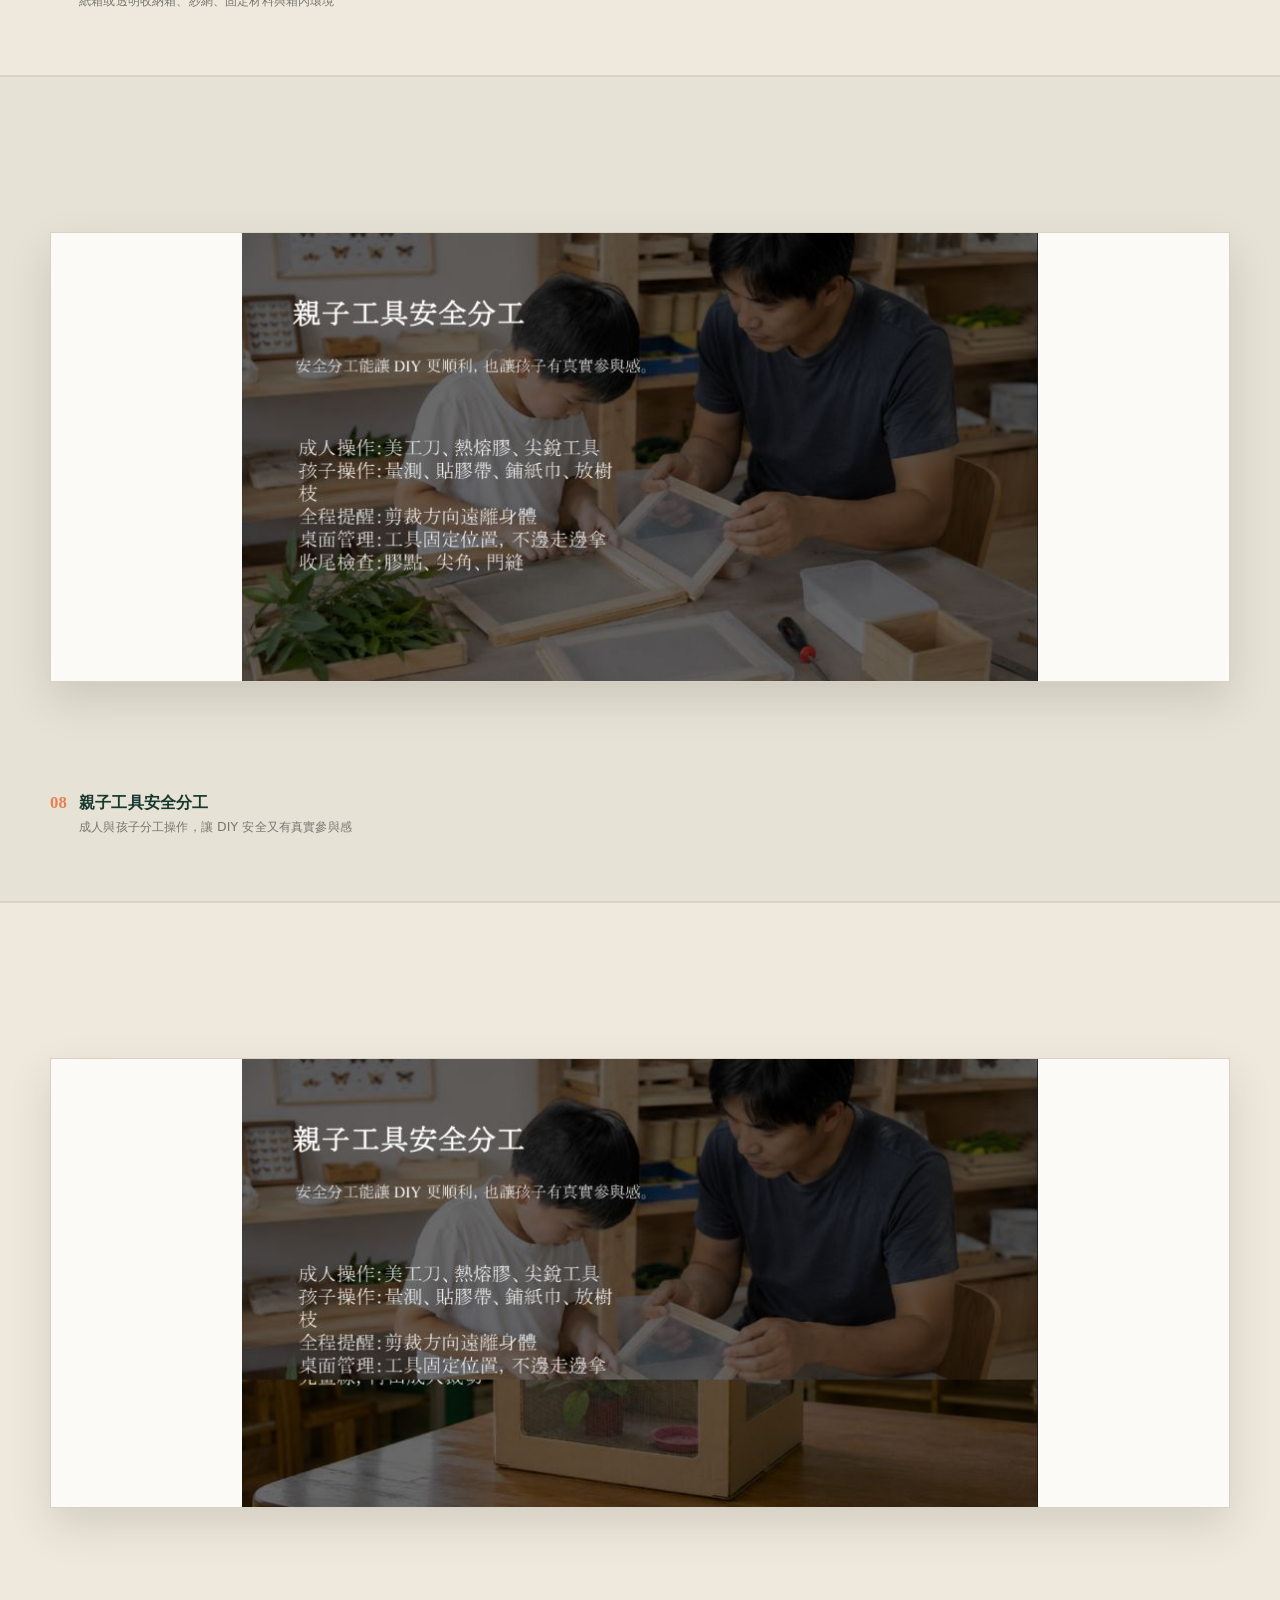
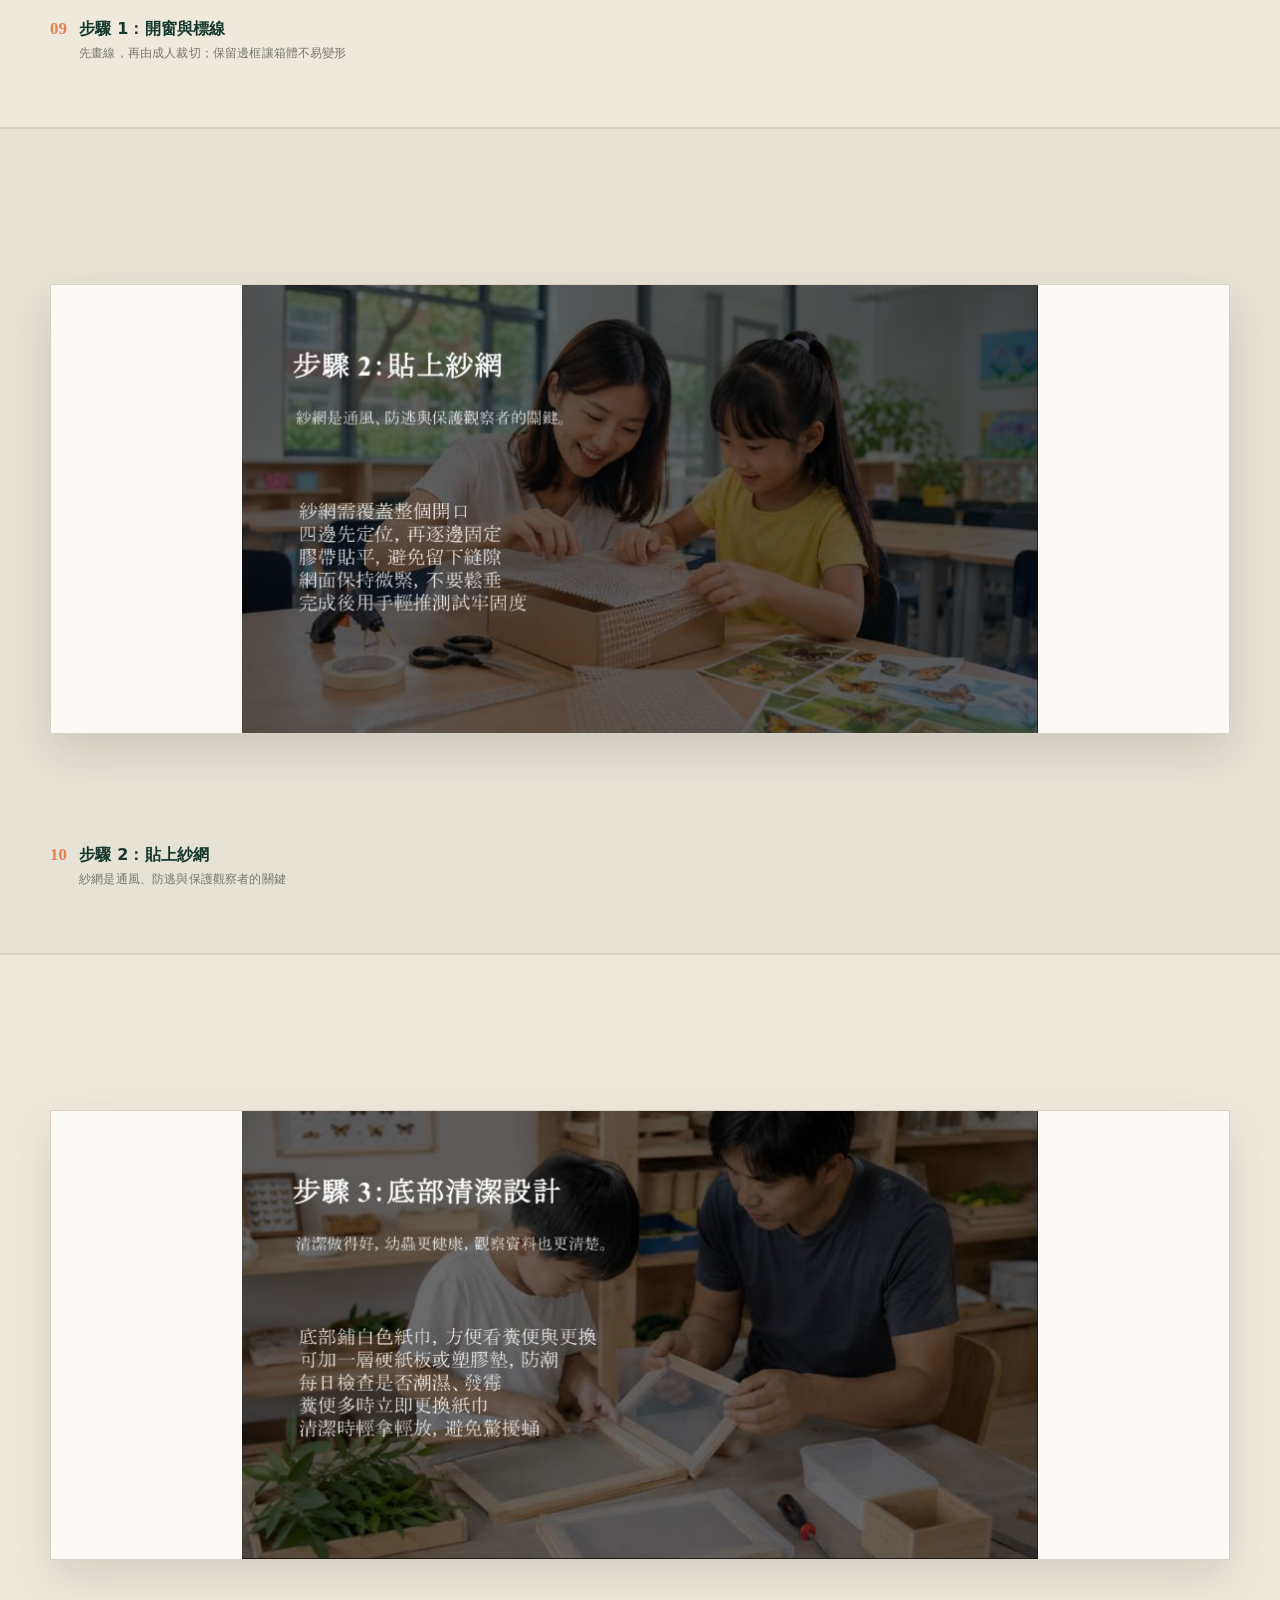
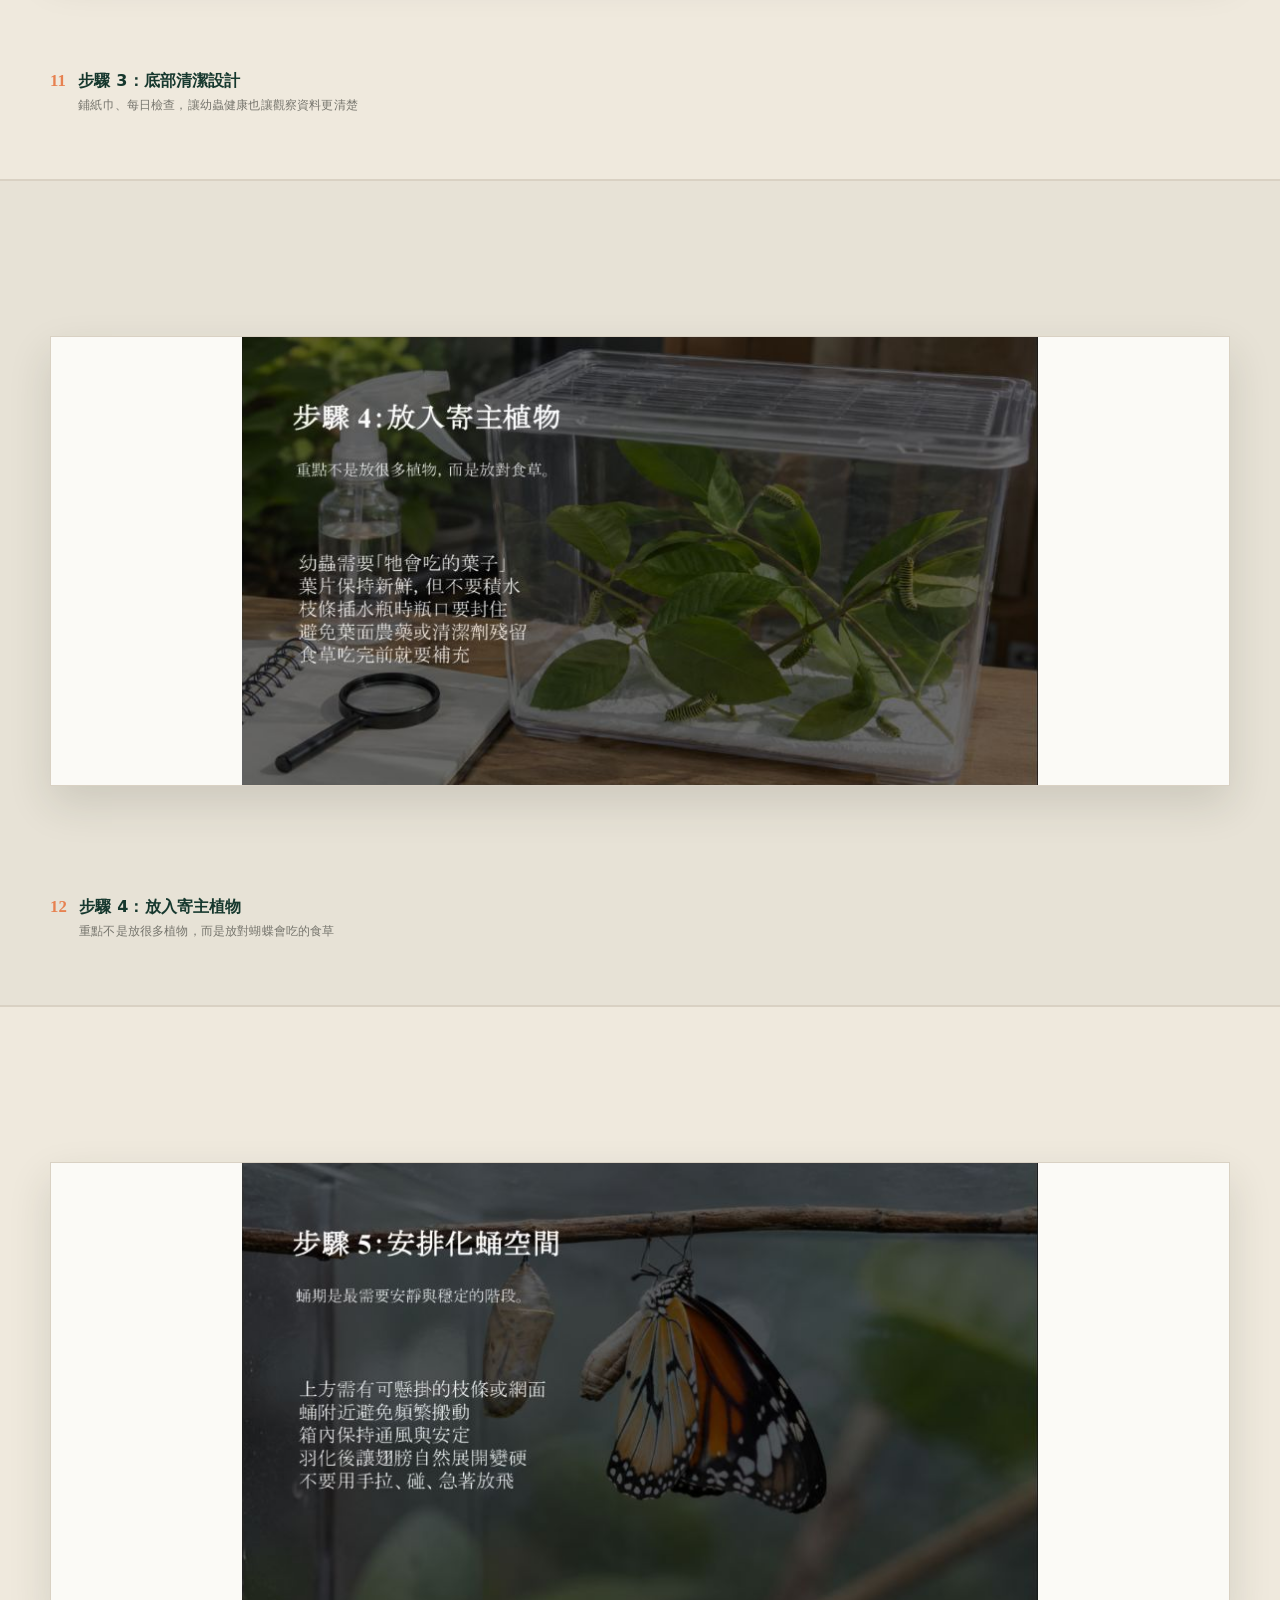
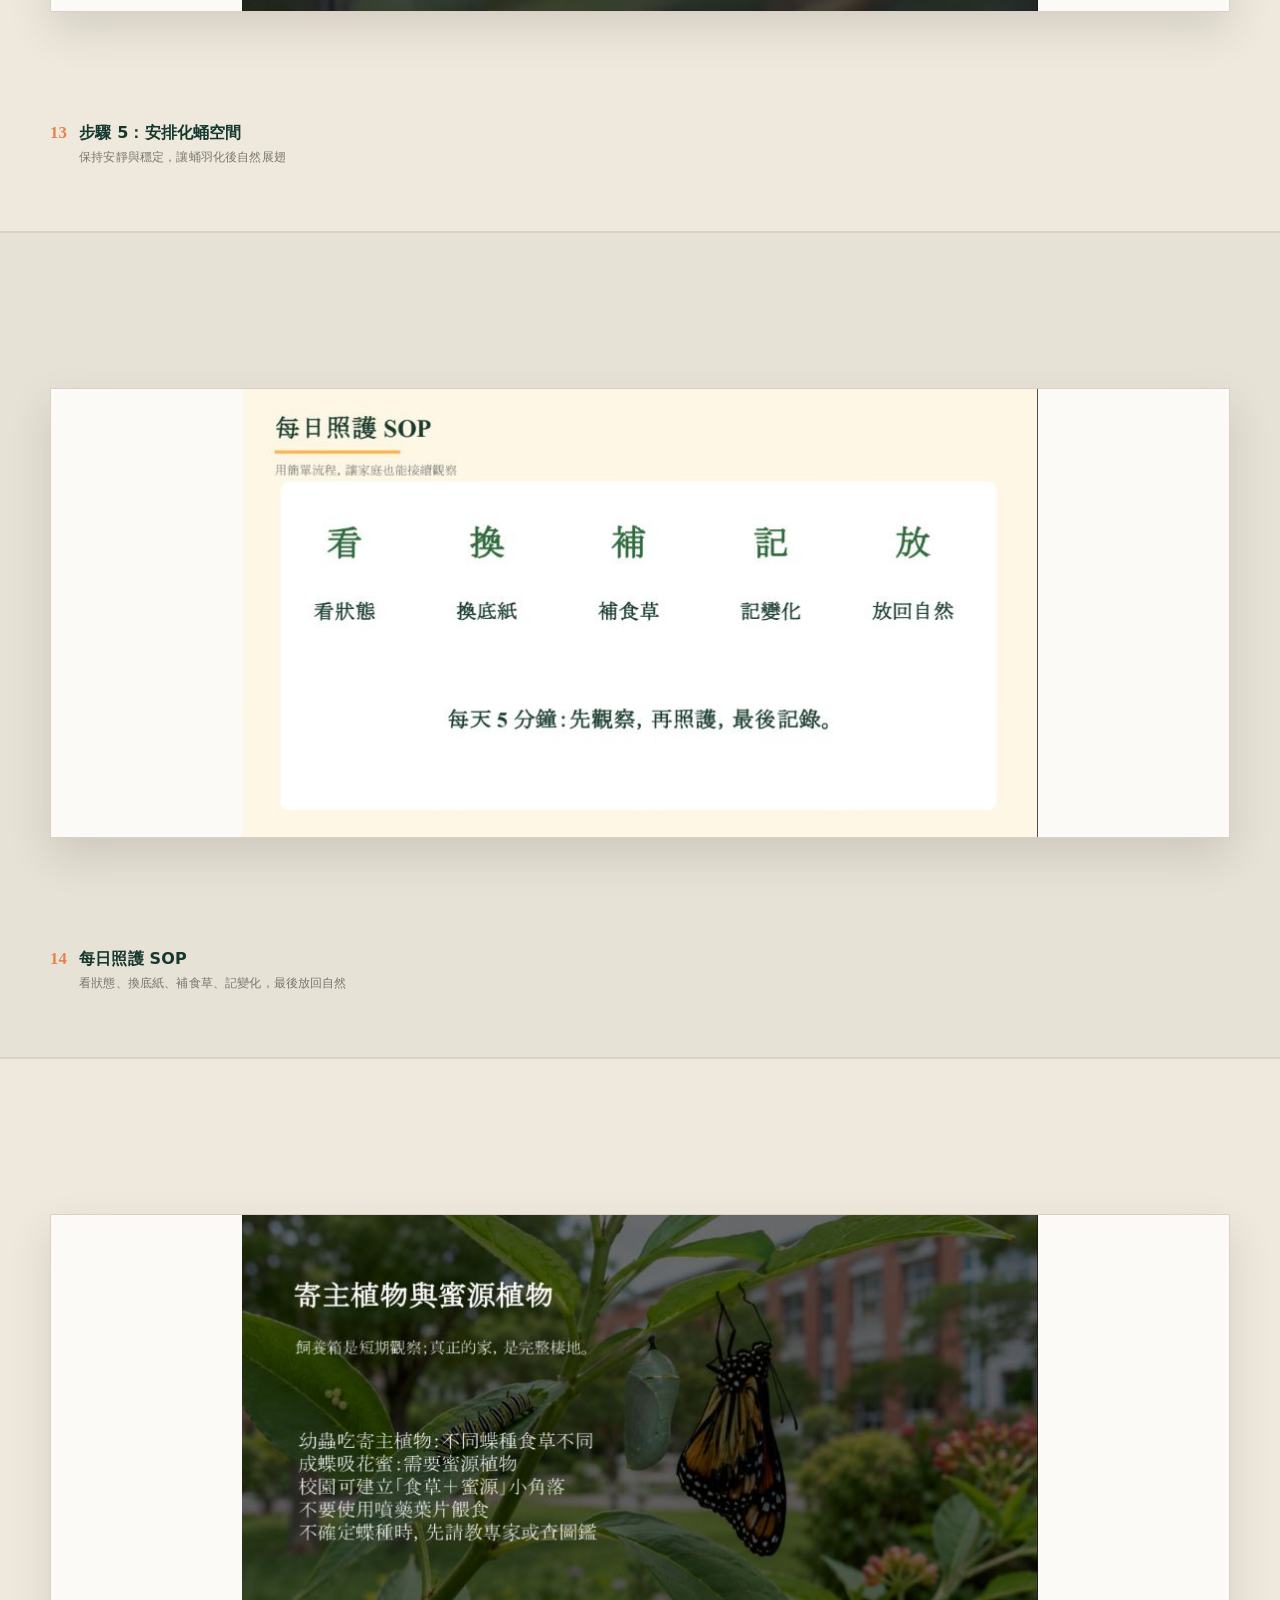
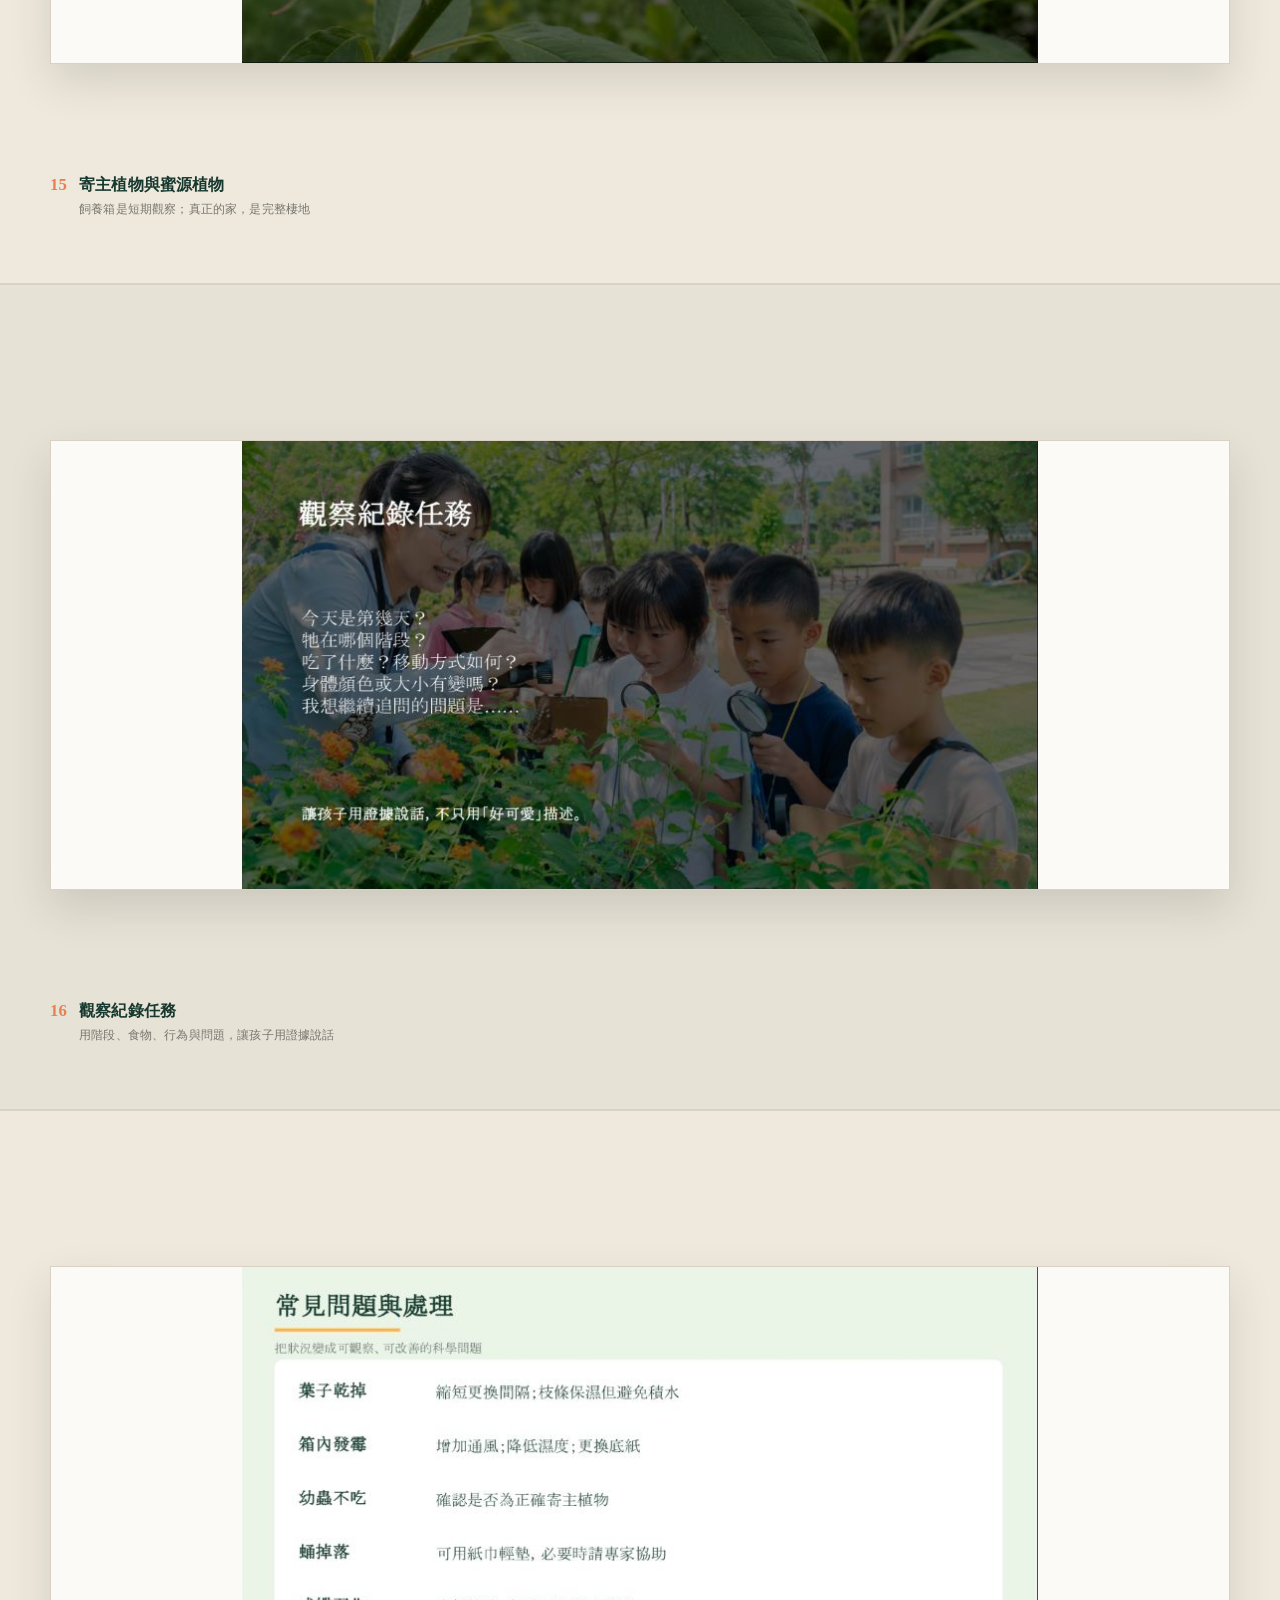
==== commit 8de0b08d: "feat: publish direct butterfly box presentation" ====
--- a/index.html
+++ b/index.html
@@ -13,7 +13,7 @@
   <meta property="og:locale" content="zh_TW">
   <meta name="twitter:card" content="summary_large_image">
   <title>蝴蝶飼養觀察箱 DIY｜親子手作營</title>
-  <link rel="stylesheet" href="styles.css?v=20260816-deck2">
+  <link rel="stylesheet" href="styles.css?v=20260816-deck3">
 </head>
 <body>
   <header class="topbar">
@@ -96,19 +96,35 @@
     </section>
 
     <section id="slides" class="section presentation-section" aria-labelledby="slides-title">
-      <div class="section-heading presentation-heading"><div><p class="eyebrow">完整活動簡報</p><h2 id="slides-title">邊看、邊做、邊提問</h2></div><p>簡報以獨立投影片舞台呈現；可在頁面中閱讀，也可以開啟全螢幕播放模式。</p></div>
+      <div class="section-heading presentation-heading">
+        <div><p class="eyebrow">完整活動簡報</p><h2 id="slides-title">邊看、邊做、邊提問</h2></div>
+        <p>每張投影片直接成為網頁的一頁；像翻閱活動手冊一樣往下閱讀，也可以點擊任一頁進入播放模式。</p>
+      </div>
       <div class="presentation-note" role="note">
-        <strong>每張投影片獨立成頁，像翻閱一本活動手冊。</strong>
-        <span>若簡報沒有顯示，請確認 Google Drive 檔案具備可檢視權限，或使用下方原始簡報連結。</span>
+        <strong>20 張投影片，直接在網頁上播放。</strong>
+        <span>圖片與文字保留原簡報版面；使用鍵盤方向鍵、手機滑動或下方播放控制即可瀏覽。</span>
       </div>
       <div class="presentation-actions">
-        <p>建議使用電腦或平板觀看；手機也可以左右滑動簡報內的頁面。</p>
-        <button type="button" class="button button-primary" id="presentation-fullscreen" aria-controls="presentation-stage" aria-pressed="false">全螢幕播放 <span aria-hidden="true">⛶</span></button>
+        <p>建議使用電腦或平板觀看；點擊投影片可放大，按 F 可切換全螢幕。</p>
+        <button type="button" class="button button-primary" id="presentation-fullscreen" aria-controls="presentation-player" aria-pressed="false">全螢幕播放 <span aria-hidden="true">⛶</span></button>
       </div>
       <div class="presentation-stage" id="presentation-stage">
-        <iframe id="presentation-embed" title="蝴蝶飼養觀察箱 DIY 活動簡報預覽" src="https://drive.google.com/file/d/1TOnrDVsV550KKuGw68ZPwcJ24jXbGp5j/preview" loading="eager" allow="autoplay; fullscreen" allowfullscreen></iframe>
+        <div class="presentation-deck" id="presentation-deck" aria-label="蝴蝶飼養觀察箱 DIY 20 張投影片"></div>
       </div>
-      <div class="fallback" role="note"><span>簡報預覽需要 Google Drive 檔案具備可檢視權限。</span><a href="https://docs.google.com/presentation/d/1TOnrDVsV550KKuGw68ZPwcJ24jXbGp5j/edit?usp=drivesdk&amp;ouid=105063083445636359262&amp;rtpof=true&amp;sd=true" target="_blank" rel="noopener noreferrer">開啟原始簡報 ↗</a></div>
+      <div class="presentation-source" role="note"><span>內容來源：蝴蝶飼養觀察箱 DIY 活動簡報。</span><a href="https://drive.google.com/uc?export=download&amp;id=1TOnrDVsV550KKuGw68ZPwcJ24jXbGp5j" target="_blank" rel="noopener noreferrer">下載原始 PPTX ↗</a></div>
+      <dialog class="presentation-player" id="presentation-player" aria-labelledby="presentation-player-title">
+        <div class="player-shell">
+          <div class="player-toolbar">
+            <div><span class="player-kicker">蝴蝶飼養觀察箱 DIY</span><span class="player-count" id="presentation-player-count">01 / 20</span></div>
+            <button type="button" class="player-close" id="presentation-player-close" aria-label="關閉播放模式">關閉 ×</button>
+          </div>
+          <div class="player-canvas"><img id="presentation-player-image" src="assets/presentations/butterfly-box/slide-01.png" alt="第 1 張投影片" loading="eager"></div>
+          <div class="player-footer">
+            <div><h3 id="presentation-player-title">蝴蝶飼養觀察箱 DIY</h3><p id="presentation-player-caption">校園生物多樣性 × 親子手作 × 生命教育</p></div>
+            <div class="player-controls" aria-label="播放控制"><button type="button" id="presentation-player-prev" aria-label="上一張">←</button><button type="button" id="presentation-player-autoplay" aria-pressed="false">自動播放</button><button type="button" id="presentation-player-next" aria-label="下一張">→</button></div>
+          </div>
+        </div>
+      </dialog>
     </section>
 
     <section id="observe" class="section observation-section" aria-labelledby="observe-title">
@@ -125,6 +141,7 @@
   </main>
 
   <footer class="footer"><span>蝴蝶飼養觀察箱 DIY</span><span>親子手作營・校園生物多樣性</span></footer>
-  <script src="js/app.js?v=20260816-deck" defer></script>
+  <script src="js/app.js?v=20260816-deck3" defer></script>
+  <script src="js/presentation.js?v=20260816-deck3" defer></script>
 </body>
 </html>
--- a/styles.css
+++ b/styles.css
@@ -1,19 +1,19 @@
 :root {
   color-scheme: light;
-  --page: #f7f4ec; --paper: #fffdf8; --ink: #2d3029; --muted: #77766e; --line: #e5dfd2;
-  --green: #416c55; --green-dark: #294b3b; --sage: #dfe9d6; --orange: #e78150; --yellow: #f3c765;
+  --page: #f1ece1; --paper: #fffdf8; --ink: #2d3029; --muted: #77766e; --line: #d9d1c3;
+  --green: #416c55; --green-dark: #16382e; --pine: #102a22; --sage: #dfe9d6; --orange: #e78150; --yellow: #f3c765;
   --shadow: 0 20px 50px rgba(77, 68, 49, .12);
 }
 * { box-sizing: border-box; }
 html { scroll-behavior: smooth; }
-body { margin: 0; background: var(--page); color: var(--ink); font-family: "Noto Sans TC", "Microsoft JhengHei", system-ui, -apple-system, BlinkMacSystemFont, "Segoe UI", sans-serif; letter-spacing: .01em; }
+body { margin: 0; overflow-x: hidden; background: var(--page); color: var(--ink); font-family: "Noto Sans TC", "Microsoft JhengHei", system-ui, -apple-system, BlinkMacSystemFont, "Segoe UI", sans-serif; letter-spacing: .01em; }
 a { color: inherit; }
-.topbar { position: sticky; top: 0; z-index: 20; display: flex; align-items: center; gap: 24px; min-height: 74px; padding: 12px clamp(18px, 4vw, 56px); border-bottom: 1px solid rgba(229, 223, 210, .9); background: rgba(247, 244, 236, .9); backdrop-filter: blur(14px); }
-.brand { display: inline-flex; align-items: center; gap: 11px; min-width: max-content; text-decoration: none; }
-.brand-mark { display: grid; width: 40px; height: 40px; place-items: center; border: 2px solid var(--green); border-radius: 12px; color: var(--green-dark); font-size: .68rem; font-weight: 900; letter-spacing: .04em; }
-.brand strong, .brand small { display: block; }.brand strong { font-size: clamp(.98rem, 1.5vw, 1.12rem); line-height: 1.2; }.brand small { margin-top: 3px; color: var(--muted); font-size: .72rem; }
-.site-nav { display: flex; gap: clamp(12px, 2vw, 28px); margin-left: auto; }.site-nav a { color: var(--muted); font-size: .85rem; text-decoration: none; }.site-nav a:hover, .site-nav a:focus-visible { color: var(--green-dark); text-decoration: underline; text-underline-offset: 4px; }
-.downloads { display: flex; gap: 8px; }.download-link, .button { display: inline-flex; align-items: center; justify-content: center; gap: 8px; min-height: 42px; border-radius: 999px; font-weight: 800; text-decoration: none; transition: transform .2s ease, box-shadow .2s ease, background-color .2s ease; }.download-link { padding: 0 16px; background: var(--green); color: #fff; font-size: .82rem; white-space: nowrap; }.download-link-secondary { border: 1px solid var(--green); background: transparent; color: var(--green-dark); }.download-link:hover, .download-link:focus-visible, .button:hover, .button:focus-visible { transform: translateY(-2px); box-shadow: 0 8px 18px rgba(65, 108, 85, .18); }
+.topbar { position: sticky; top: 0; z-index: 20; display: flex; align-items: center; gap: 24px; min-height: 74px; padding: 12px clamp(18px, 4vw, 56px); border-bottom: 1px solid rgba(255,255,255,.14); background: var(--pine); color: #fff; }
+.brand { display: inline-flex; align-items: center; gap: 11px; min-width: max-content; color: #fff; text-decoration: none; }
+.brand-mark { display: grid; width: 40px; height: 40px; place-items: center; border: 1px solid rgba(255,255,255,.48); border-radius: 50%; color: #fff; font-size: .68rem; font-weight: 900; letter-spacing: .04em; }
+.brand strong, .brand small { display: block; }.brand strong { font-size: clamp(.98rem, 1.5vw, 1.12rem); line-height: 1.2; }.brand small { margin-top: 3px; color: rgba(255,255,255,.64); font-size: .72rem; }
+.site-nav { display: flex; gap: clamp(12px, 2vw, 28px); margin-left: auto; }.site-nav a { color: rgba(255,255,255,.7); font-size: .85rem; text-decoration: none; }.site-nav a:hover, .site-nav a:focus-visible { color: #fff; text-decoration: underline; text-underline-offset: 4px; }
+.downloads { display: flex; gap: 8px; }.download-link, .button { display: inline-flex; align-items: center; justify-content: center; gap: 8px; min-height: 42px; border-radius: 999px; font-weight: 800; text-decoration: none; transition: transform .2s ease, box-shadow .2s ease, background-color .2s ease; }.download-link { padding: 0 16px; background: #f2bd70; color: var(--pine); font-size: .82rem; white-space: nowrap; }.download-link-secondary { border: 1px solid rgba(255,255,255,.5); background: transparent; color: #fff; }.download-link:hover, .download-link:focus-visible, .button:hover, .button:focus-visible { transform: translateY(-2px); box-shadow: 0 8px 18px rgba(16, 42, 34, .22); }
 :focus-visible { outline: 3px solid rgba(231, 129, 80, .55); outline-offset: 4px; }
 .hero { display: grid; grid-template-columns: minmax(0, 1fr) minmax(360px, 520px); align-items: center; width: min(1200px, calc(100% - 48px)); min-height: 620px; margin: 0 auto; padding: 64px 0 72px; }.eyebrow { margin: 0 0 18px; color: var(--orange); font-size: .78rem; font-weight: 900; letter-spacing: .16em; } h1, h2, h3, p { margin-top: 0; } h1, h2 { font-family: Georgia, "Noto Serif TC", "Microsoft JhengHei", serif; letter-spacing: -.04em; } h1 { margin-bottom: 24px; color: var(--green-dark); font-size: clamp(3.2rem, 7vw, 6rem); line-height: 1.08; } h1 em, h2 em { color: var(--orange); font-style: normal; }
 .hero-lede { max-width: 570px; margin-bottom: 30px; color: var(--muted); font-size: 1.04rem; line-height: 1.95; }.hero-actions { display: flex; flex-wrap: wrap; gap: 12px; }.button { padding: 0 22px; font-size: .88rem; }.button-primary { background: var(--green-dark); color: #fff; }.button-quiet { border: 1px solid var(--line); background: rgba(255,255,255,.48); color: var(--green-dark); }.hero-note { display: flex; align-items: center; gap: 8px; margin-top: 30px; color: var(--muted); font-size: .78rem; }.note-dot { width: 8px; height: 8px; border-radius: 50%; background: var(--yellow); box-shadow: 0 0 0 5px rgba(243, 199, 101, .2); }
@@ -31,14 +31,27 @@
 .presentation-actions { display: flex; align-items: center; justify-content: space-between; gap: 24px; margin-bottom: 24px; }
 .presentation-actions p { margin: 0; color: var(--muted); font-size: .82rem; }
 .presentation-actions .button { border: 0; cursor: pointer; font: inherit; }
-.presentation-stage { position: relative; overflow: hidden; width: 100%; height: min(70svh, 540px); min-height: 0; border: 1px solid var(--line); background: #fbfaf6; box-shadow: 0 18px 40px rgba(44, 48, 35, .12); }
-.presentation-stage iframe { display: block; width: 100%; height: 100%; border: 0; background: #fbfaf6; }
-.presentation-stage:fullscreen { display: grid; width: 100vw; height: 100svh; min-height: 100svh; aspect-ratio: auto; border: 0; border-radius: 0; background: #142c22; }
-.presentation-stage:fullscreen iframe { min-height: 100%; }
-.fallback { display: flex; flex-wrap: wrap; gap: 8px 14px; justify-content: center; padding: 18px 0 48px; color: var(--muted); font-size: .82rem; text-align: center; }.fallback a { color: var(--green-dark); font-weight: 800; text-underline-offset: 3px; }
+.presentation-stage { position: relative; width: 100%; }
+.presentation-deck { display: grid; gap: 0; margin: 48px calc(50% - 50vw) 0; scroll-snap-type: y proximity; }
+.presentation-slide { display: grid; grid-template-rows: minmax(0, 1fr) auto; gap: 20px; align-items: center; min-height: calc(100svh - 74px); margin: 0; padding: clamp(28px, 5vw, 72px) max(24px, calc((100vw - 1180px) / 2)); overflow: hidden; border-top: 1px solid var(--line); border-bottom: 1px solid var(--line); background: #efe9dd; scroll-snap-align: start; }
+.presentation-slide:nth-child(even) { background: #e7e2d6; }
+.presentation-slide-trigger { display: block; width: min(100%, 1180px); margin: 0 auto; padding: 0; border: 0; background: transparent; cursor: zoom-in; }
+.presentation-slide-trigger:focus-visible { outline-offset: 8px; }
+.presentation-slide img { display: block; width: 100%; max-height: calc(100svh - 170px); margin: 0 auto; aspect-ratio: 16 / 9; object-fit: contain; border: 1px solid var(--line); background: #fbfaf6; box-shadow: 0 18px 40px rgba(44, 48, 35, .14); }
+.presentation-slide figcaption { display: flex; gap: 12px; align-items: baseline; width: min(100%, 1180px); margin: 0 auto; color: var(--green-dark); }
+.presentation-slide figcaption > span { color: var(--orange); font-family: Georgia, serif; font-size: 1.05rem; font-weight: 800; }
+.presentation-slide figcaption strong, .presentation-slide figcaption small { display: block; }.presentation-slide figcaption strong { font-size: 1rem; }.presentation-slide figcaption small { margin-top: 3px; color: var(--muted); font-size: .78rem; line-height: 1.6; }
+.presentation-source { display: flex; flex-wrap: wrap; gap: 8px 14px; justify-content: center; padding: 18px 0 48px; color: var(--muted); font-size: .82rem; text-align: center; }.presentation-source a { color: var(--green-dark); font-weight: 800; text-underline-offset: 3px; }
+body.presentation-player-open { overflow: hidden; }
+.presentation-player { display: none; width: 100vw; max-width: none; height: 100svh; max-height: none; margin: 0; padding: 0; border: 0; background: var(--pine); color: #fff; }
+.presentation-player[open] { display: grid; }
+.presentation-player::backdrop { background: var(--pine); }
+.presentation-player.is-expanded { position: fixed; inset: 0; z-index: 100; }
+.player-shell { display: grid; grid-template-rows: auto minmax(0, 1fr) auto; width: 100%; height: 100%; padding: 20px clamp(18px, 4vw, 56px) 28px; }
+.player-toolbar, .player-footer { display: flex; align-items: center; justify-content: space-between; gap: 20px; }.player-kicker, .player-count { display: block; }.player-kicker { color: rgba(255,255,255,.66); font-size: .72rem; letter-spacing: .14em; }.player-count { margin-top: 4px; color: #f2bd70; font-family: Georgia, serif; font-size: 1.15rem; font-weight: 700; }.player-close { min-height: 40px; padding: 0 15px; border: 1px solid rgba(255,255,255,.4); border-radius: 999px; background: transparent; color: #fff; cursor: pointer; font: inherit; }.player-canvas { display: grid; place-items: center; min-height: 0; padding: 18px 0; }.player-canvas img { display: block; width: min(100%, 1500px); max-height: calc(100svh - 190px); aspect-ratio: 16 / 9; object-fit: contain; }.player-footer { align-items: end; }.player-footer h3 { margin: 0 0 5px; font-family: Georgia, "Noto Serif TC", serif; font-size: clamp(1.2rem, 2vw, 1.7rem); }.player-footer p { margin: 0; max-width: 650px; color: rgba(255,255,255,.68); font-size: .84rem; line-height: 1.6; }.player-controls { display: flex; gap: 8px; }.player-controls button { min-height: 40px; padding: 0 14px; border: 1px solid rgba(255,255,255,.35); border-radius: 999px; background: transparent; color: #fff; cursor: pointer; font: inherit; }.player-controls button:hover, .player-controls button:focus-visible, .player-close:hover, .player-close:focus-visible { background: rgba(255,255,255,.12); }
 .observation-section { display: grid; grid-template-columns: .85fr 1.15fr; gap: 90px; align-items: center; }.observation-copy { padding: 38px; border-radius: 26px; background: var(--green-dark); color: #fff; }.observation-copy h2 { color: #fff; font-size: clamp(2rem, 3.5vw, 3.2rem); }.observation-copy > p { color: rgba(255,255,255,.74); }.observation-copy .eyebrow { color: var(--yellow); }.progress-summary { display: flex; align-items: baseline; gap: 8px; margin-top: 30px; }.progress-summary strong { font-family: Georgia, serif; font-size: 2rem; }.progress-summary span { color: rgba(255,255,255,.7); font-size: .8rem; }.progress-track { height: 6px; margin-top: 12px; overflow: hidden; border-radius: 999px; background: rgba(255,255,255,.18); }.progress-track span { display: block; width: 0; height: 100%; border-radius: inherit; background: var(--yellow); transition: width .3s ease; }.observation-list { display: grid; gap: 12px; }.observation-task { display: flex; align-items: flex-start; gap: 14px; padding: 18px 20px; border: 1px solid var(--line); border-radius: 16px; background: var(--paper); cursor: pointer; transition: border-color .2s ease, transform .2s ease; }.observation-task:hover { border-color: #c6bda9; transform: translateX(3px); }.observation-task input { position: absolute; opacity: 0; pointer-events: none; }.checkmark { display: grid; flex: 0 0 auto; width: 24px; height: 24px; place-items: center; border: 2px solid #c8c2b4; border-radius: 7px; color: #fff; font-size: .9rem; }.observation-task input:checked + .checkmark { border-color: var(--green); background: var(--green); }.observation-task input:checked + .checkmark::before { content: "✓"; }.observation-task strong, .observation-task small { display: block; }.observation-task strong { color: var(--green-dark); font-size: .92rem; }.observation-task small { margin-top: 5px; color: var(--muted); font-size: .78rem; line-height: 1.6; }
 .closing-callout { display: grid; grid-template-columns: auto 1fr auto; align-items: center; gap: 24px; width: min(1200px, calc(100% - 48px)); margin: 20px auto 80px; padding: 30px 36px; border-radius: 24px; background: var(--orange); color: #fff; }.closing-mark { display: grid; width: 48px; height: 48px; place-items: center; border-radius: 50%; background: rgba(255,255,255,.18); font-size: 1.4rem; }.closing-callout p { margin: 0; font-family: Georgia, "Noto Serif TC", serif; font-size: 1.15rem; line-height: 1.7; }.closing-callout strong { font-size: 1rem; }.button-light { background: #fff; color: var(--orange); white-space: nowrap; }.footer { display: flex; justify-content: space-between; gap: 16px; width: min(1200px, calc(100% - 48px)); margin: 0 auto; padding: 24px 0 34px; border-top: 1px solid var(--line); color: var(--muted); font-size: .75rem; }
 @media (max-width: 980px) { .site-nav { display: none; }.hero { grid-template-columns: 1fr minmax(300px, .85fr); min-height: 520px; } h1 { font-size: clamp(3rem, 8vw, 5rem); }.steps-grid { grid-template-columns: repeat(2, 1fr); }.care-section, .observation-section { gap: 42px; } }
-@media (max-width: 680px) { .topbar { align-items: stretch; flex-wrap: wrap; gap: 12px; padding: 12px 16px; }.brand { flex: 1 0 100%; }.downloads { width: 100%; }.download-link { flex: 1; padding-inline: 10px; font-size: .78rem; }.hero, .section, .closing-callout, .footer { width: min(100% - 32px, 560px); }.presentation-section { width: 100%; padding-inline: 16px; }.hero { display: flex; flex-direction: column; align-items: stretch; min-height: 0; padding: 54px 0 60px; }.hero-art { order: -1; width: min(100%, 390px); margin: 0 auto 10px; } h1 { font-size: clamp(2.8rem, 15vw, 4.5rem); }.hero-lede { font-size: .95rem; }.button { min-height: 46px; }.section { padding: 64px 0; }.steps-grid { grid-template-columns: 1fr 1fr; gap: 10px; }.step-card { min-height: 245px; padding: 18px; border-radius: 18px; }.step-card p { font-size: .78rem; }.care-section, .observation-section { display: flex; flex-direction: column; gap: 32px; align-items: stretch; }.care-intro { padding-left: 18px; }.presentation-heading { display: block; }.presentation-heading > p { margin-top: 18px; }.presentation-actions { display: grid; gap: 14px; }.presentation-actions .button { width: 100%; }.presentation-stage { height: min(46svh, 420px); min-height: 0; }.observation-copy { padding: 28px 24px; }.closing-callout { grid-template-columns: auto 1fr; gap: 14px; margin-bottom: 50px; padding: 22px; }.closing-callout .button { grid-column: 1 / -1; width: 100%; }.footer { flex-direction: column; padding-bottom: 24px; } }
+@media (max-width: 680px) { .topbar { align-items: stretch; flex-wrap: wrap; gap: 12px; padding: 12px 16px; }.brand { flex: 1 0 100%; }.downloads { width: 100%; }.download-link { flex: 1; padding-inline: 10px; font-size: .78rem; }.hero, .section, .closing-callout, .footer { width: min(100% - 32px, 560px); }.presentation-section { width: 100%; padding-inline: 16px; }.hero { display: flex; flex-direction: column; align-items: stretch; min-height: 0; padding: 54px 0 60px; }.hero-art { order: -1; width: min(100%, 390px); margin: 0 auto 10px; } h1 { font-size: clamp(2.8rem, 15vw, 4.5rem); }.hero-lede { font-size: .95rem; }.button { min-height: 46px; }.section { padding: 64px 0; }.steps-grid { grid-template-columns: 1fr 1fr; gap: 10px; }.step-card { min-height: 245px; padding: 18px; border-radius: 18px; }.step-card p { font-size: .78rem; }.care-section, .observation-section { display: flex; flex-direction: column; gap: 32px; align-items: stretch; }.care-intro { padding-left: 18px; }.presentation-heading { display: block; }.presentation-heading > p { margin-top: 18px; }.presentation-actions { display: grid; gap: 14px; }.presentation-actions .button { width: 100%; }.presentation-slide { min-height: calc(100svh - 62px); padding: 24px 16px; }.presentation-slide img { max-height: calc(100svh - 155px); }.presentation-slide figcaption { gap: 9px; }.presentation-slide figcaption small { font-size: .72rem; }.player-shell { padding: 14px 16px 20px; }.player-canvas { padding: 12px 0; }.player-canvas img { max-height: calc(100svh - 220px); }.player-footer { display: grid; gap: 14px; }.player-controls { justify-content: stretch; }.player-controls button { flex: 1; }.observation-copy { padding: 28px 24px; }.closing-callout { grid-template-columns: auto 1fr; gap: 14px; margin-bottom: 50px; padding: 22px; }.closing-callout .button { grid-column: 1 / -1; width: 100%; }.footer { flex-direction: column; padding-bottom: 24px; } }
 @media (prefers-reduced-motion: reduce) { html { scroll-behavior: auto; } *, *::before, *::after { animation-duration: .01ms !important; animation-iteration-count: 1 !important; transition-duration: .01ms !important; } }
-@media print { .topbar, .hero-art, .hero-actions, .presentation-stage, .fallback, .closing-callout { display: none; }.hero { min-height: 0; padding: 24px 0; }.section { padding: 24px 0; }.step-card, .care-item, .observation-task { break-inside: avoid; } }
+@media print { .topbar, .hero-art, .hero-actions, .presentation-stage, .presentation-source, .presentation-player, .closing-callout { display: none; }.hero { min-height: 0; padding: 24px 0; }.section { padding: 24px 0; }.step-card, .care-item, .observation-task { break-inside: avoid; } }
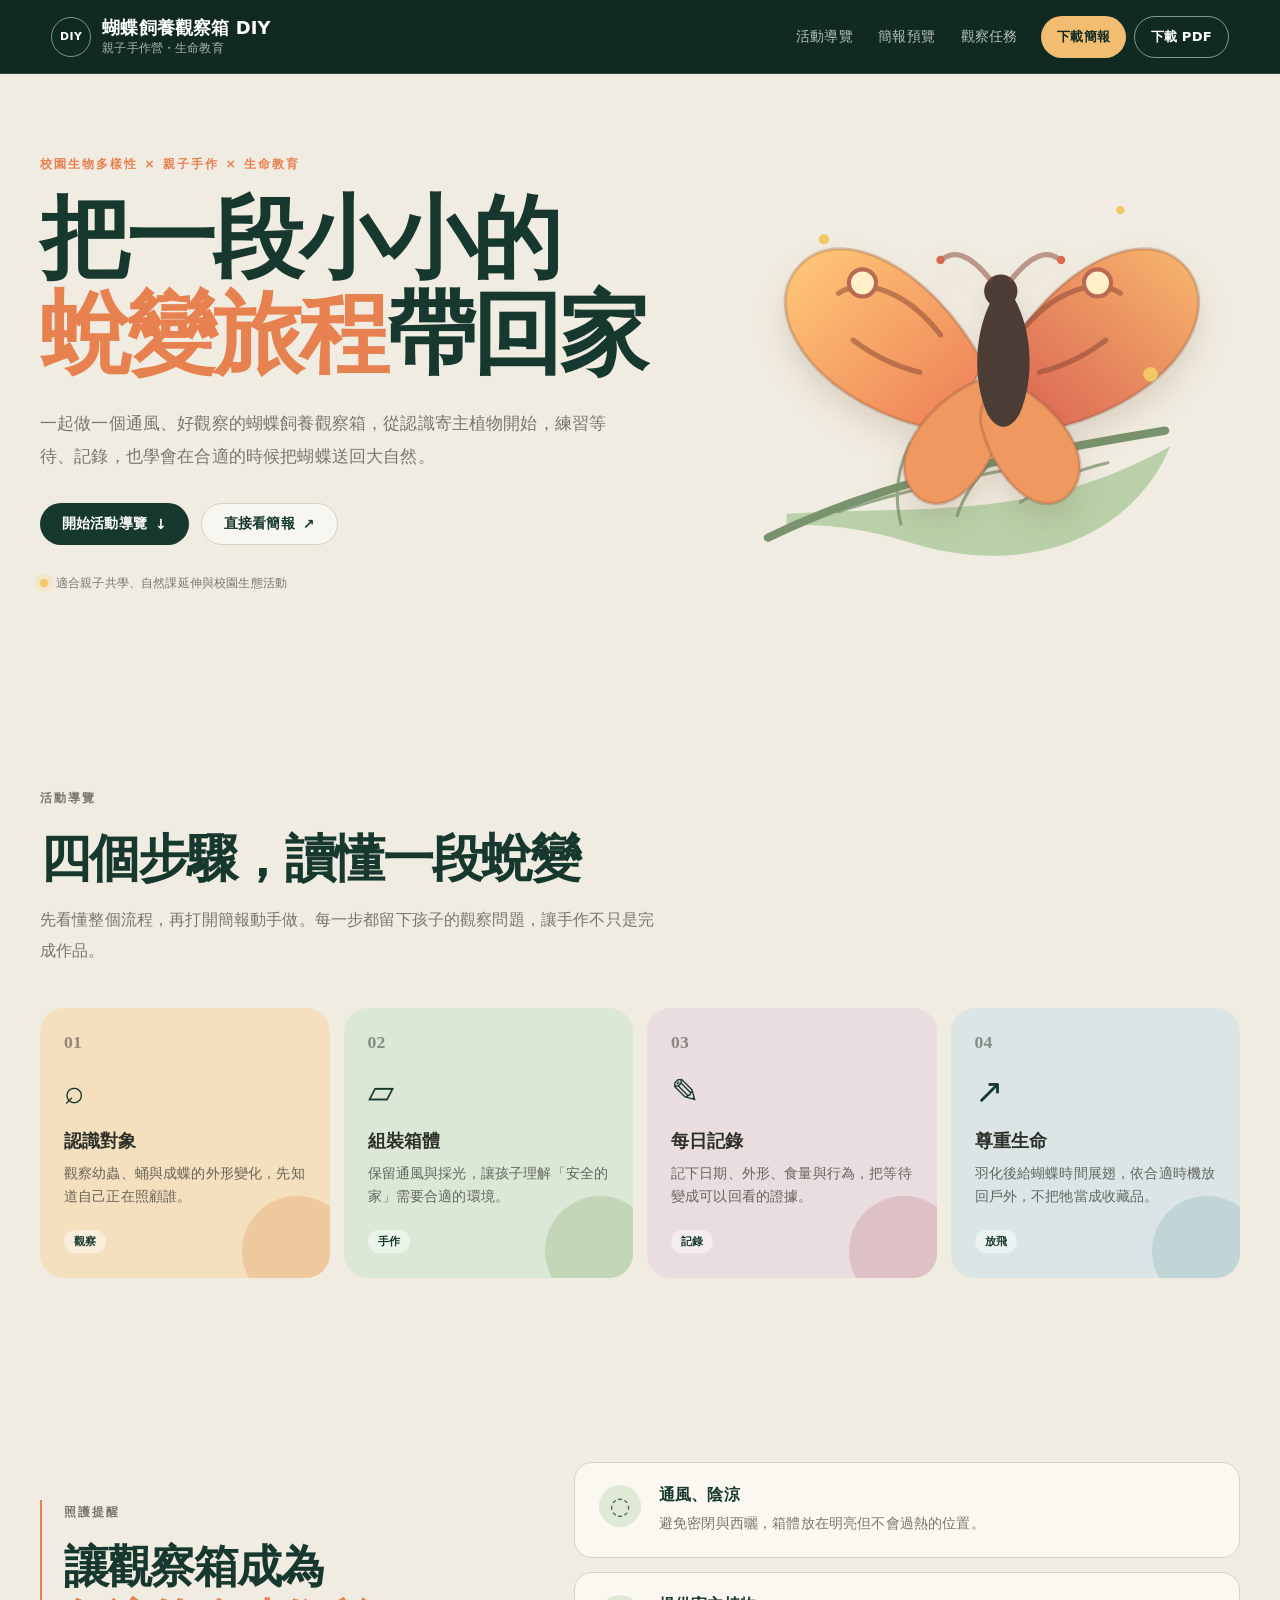
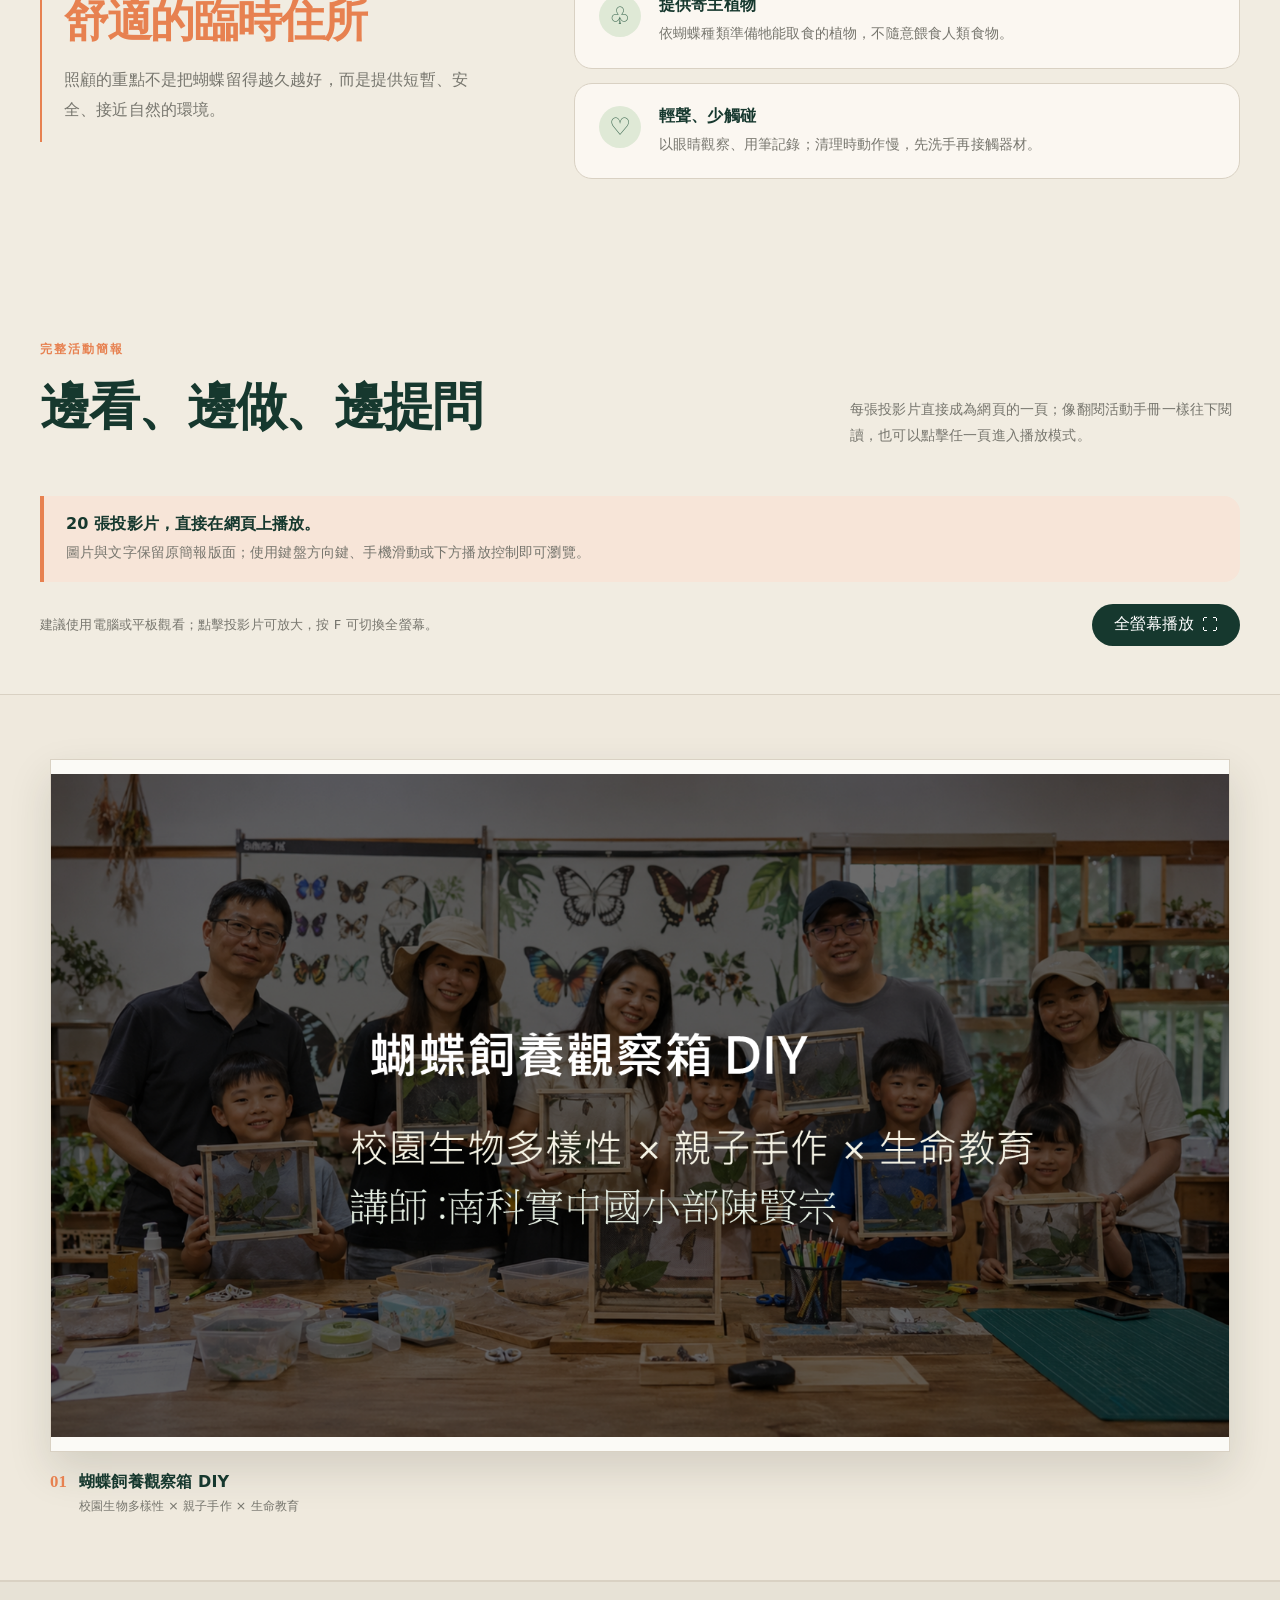
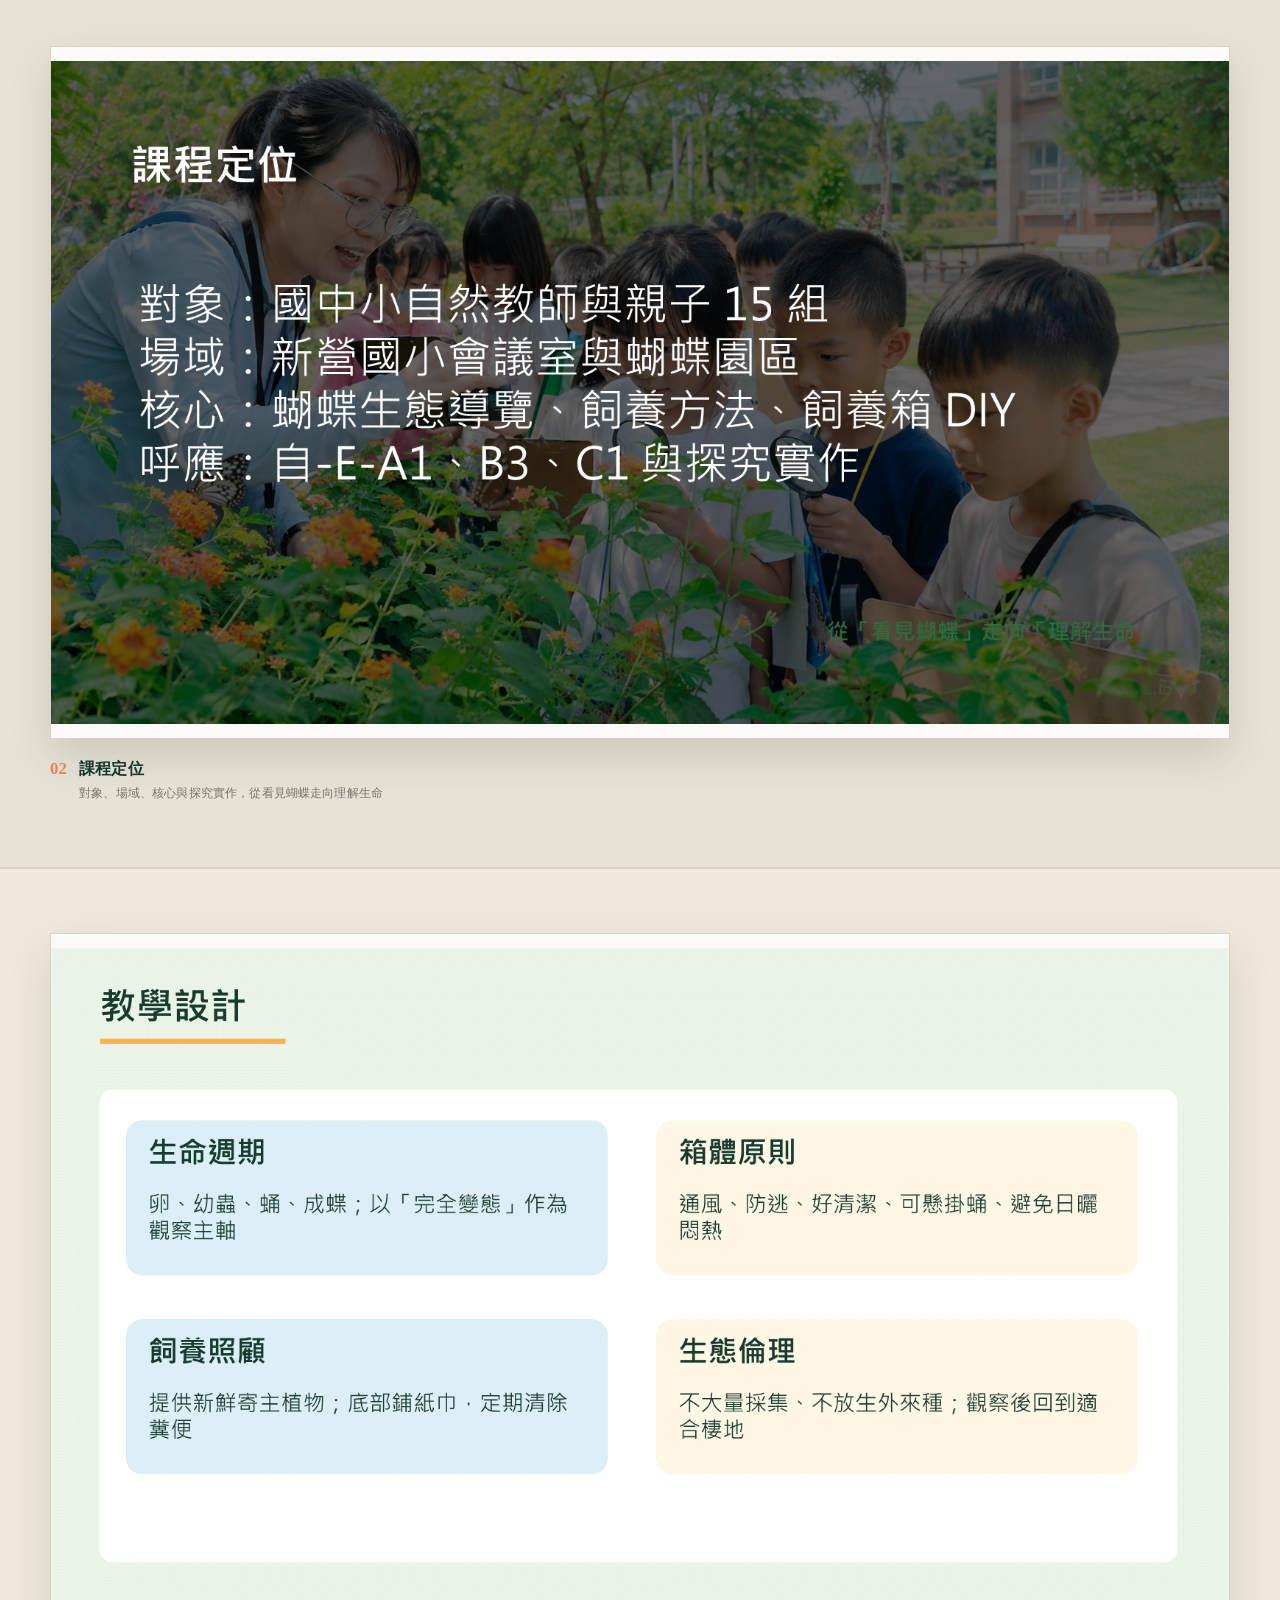
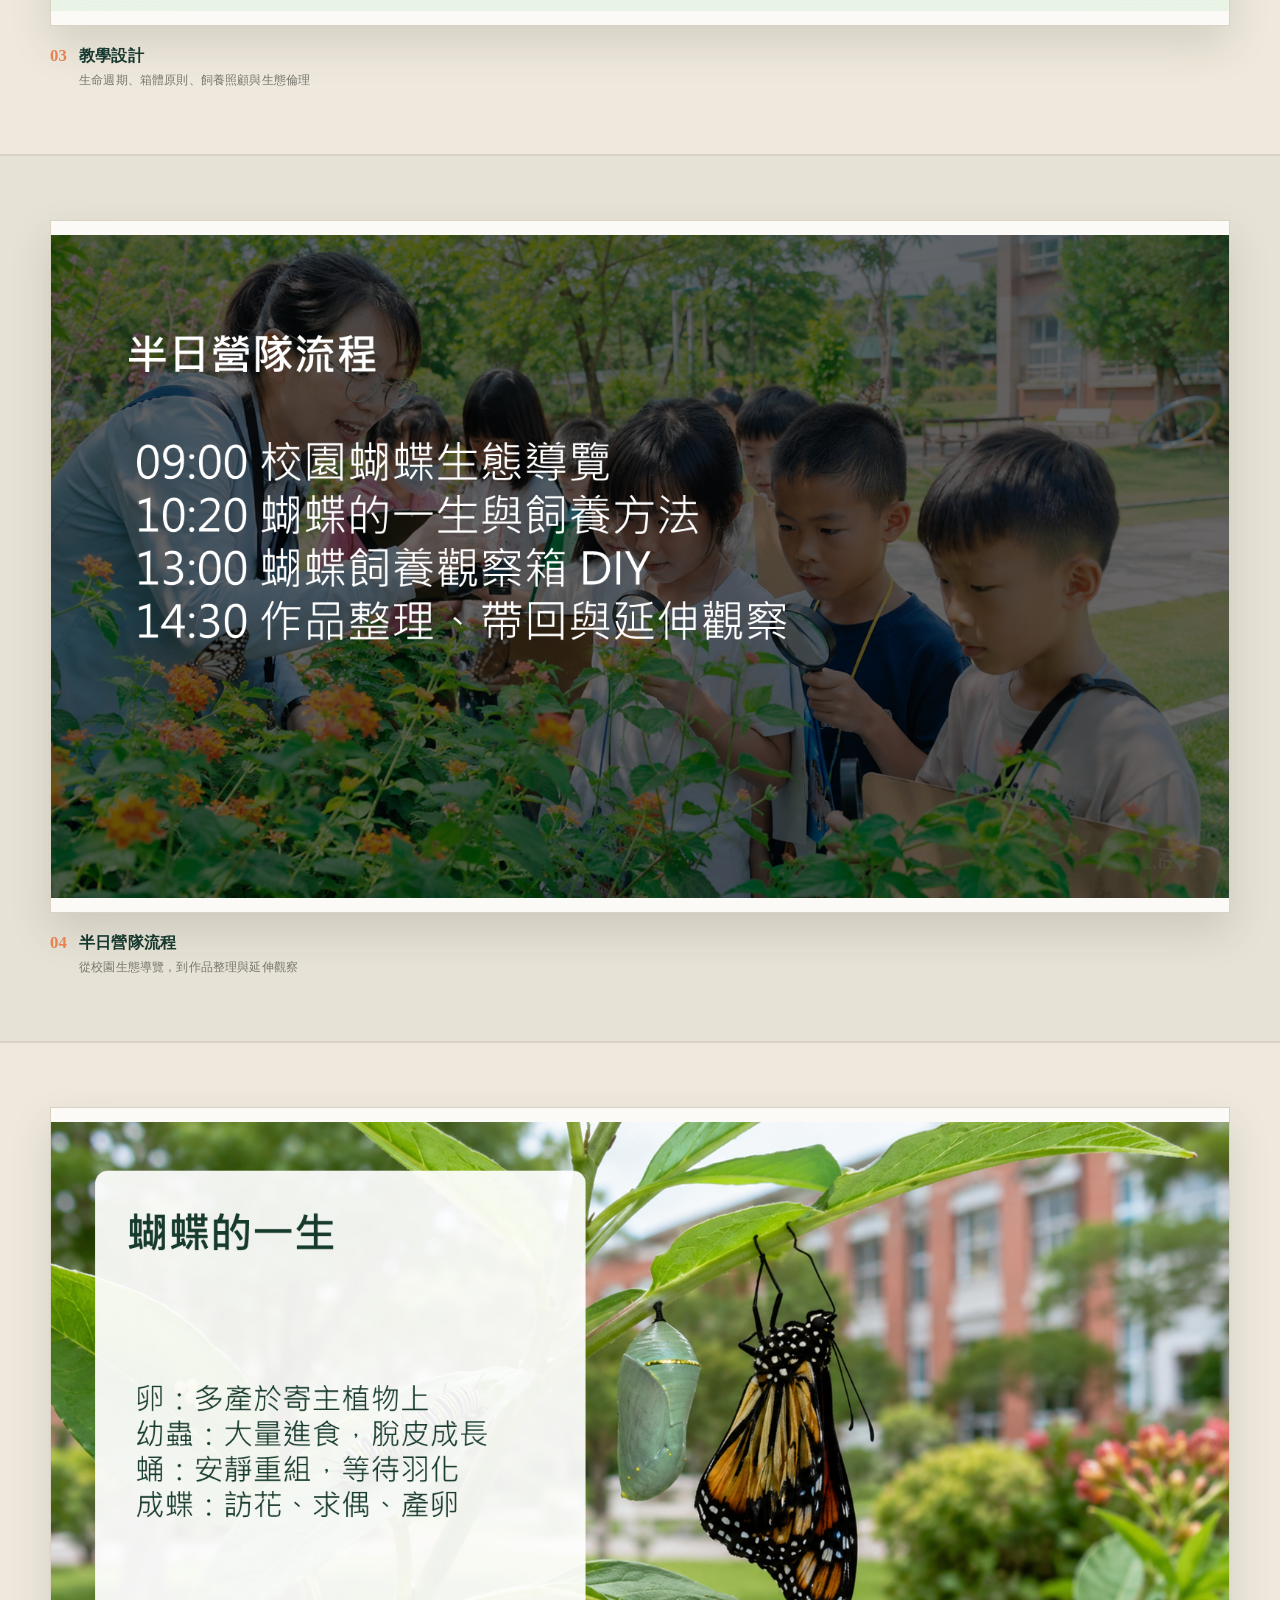
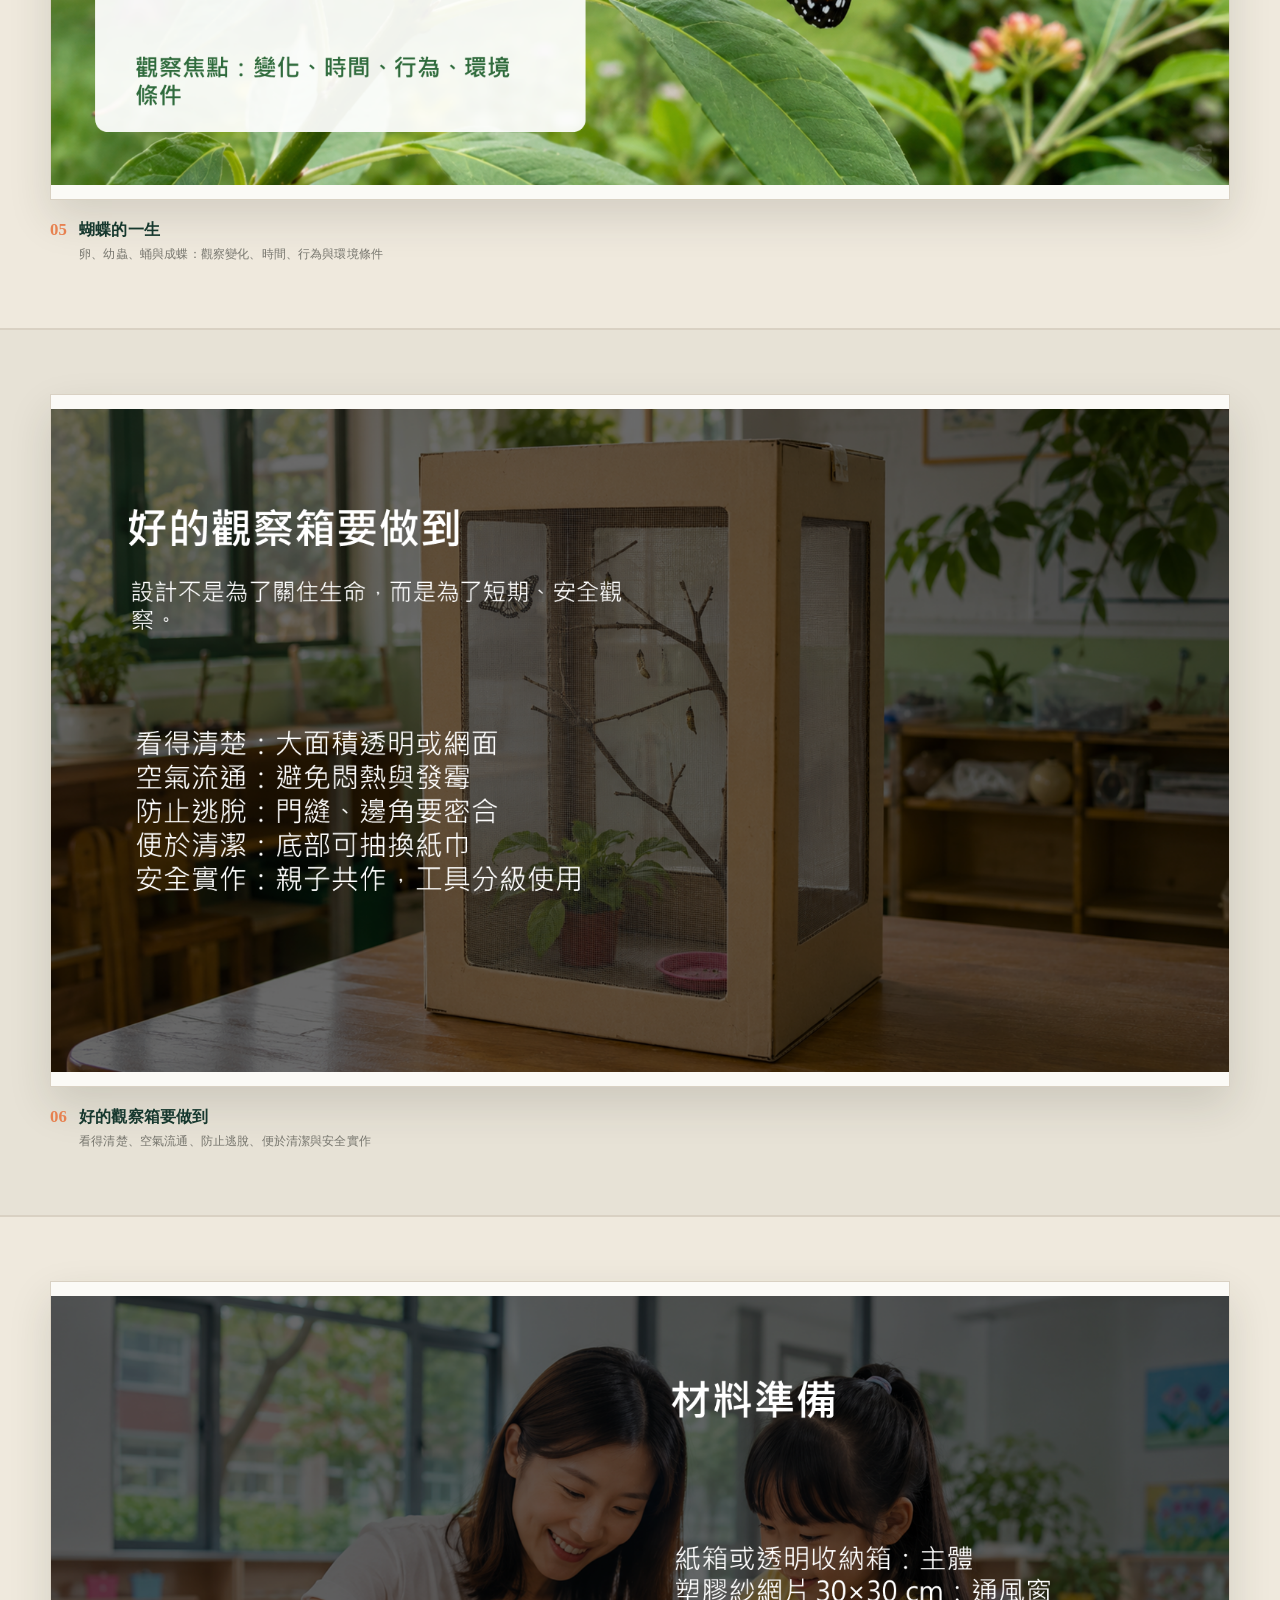
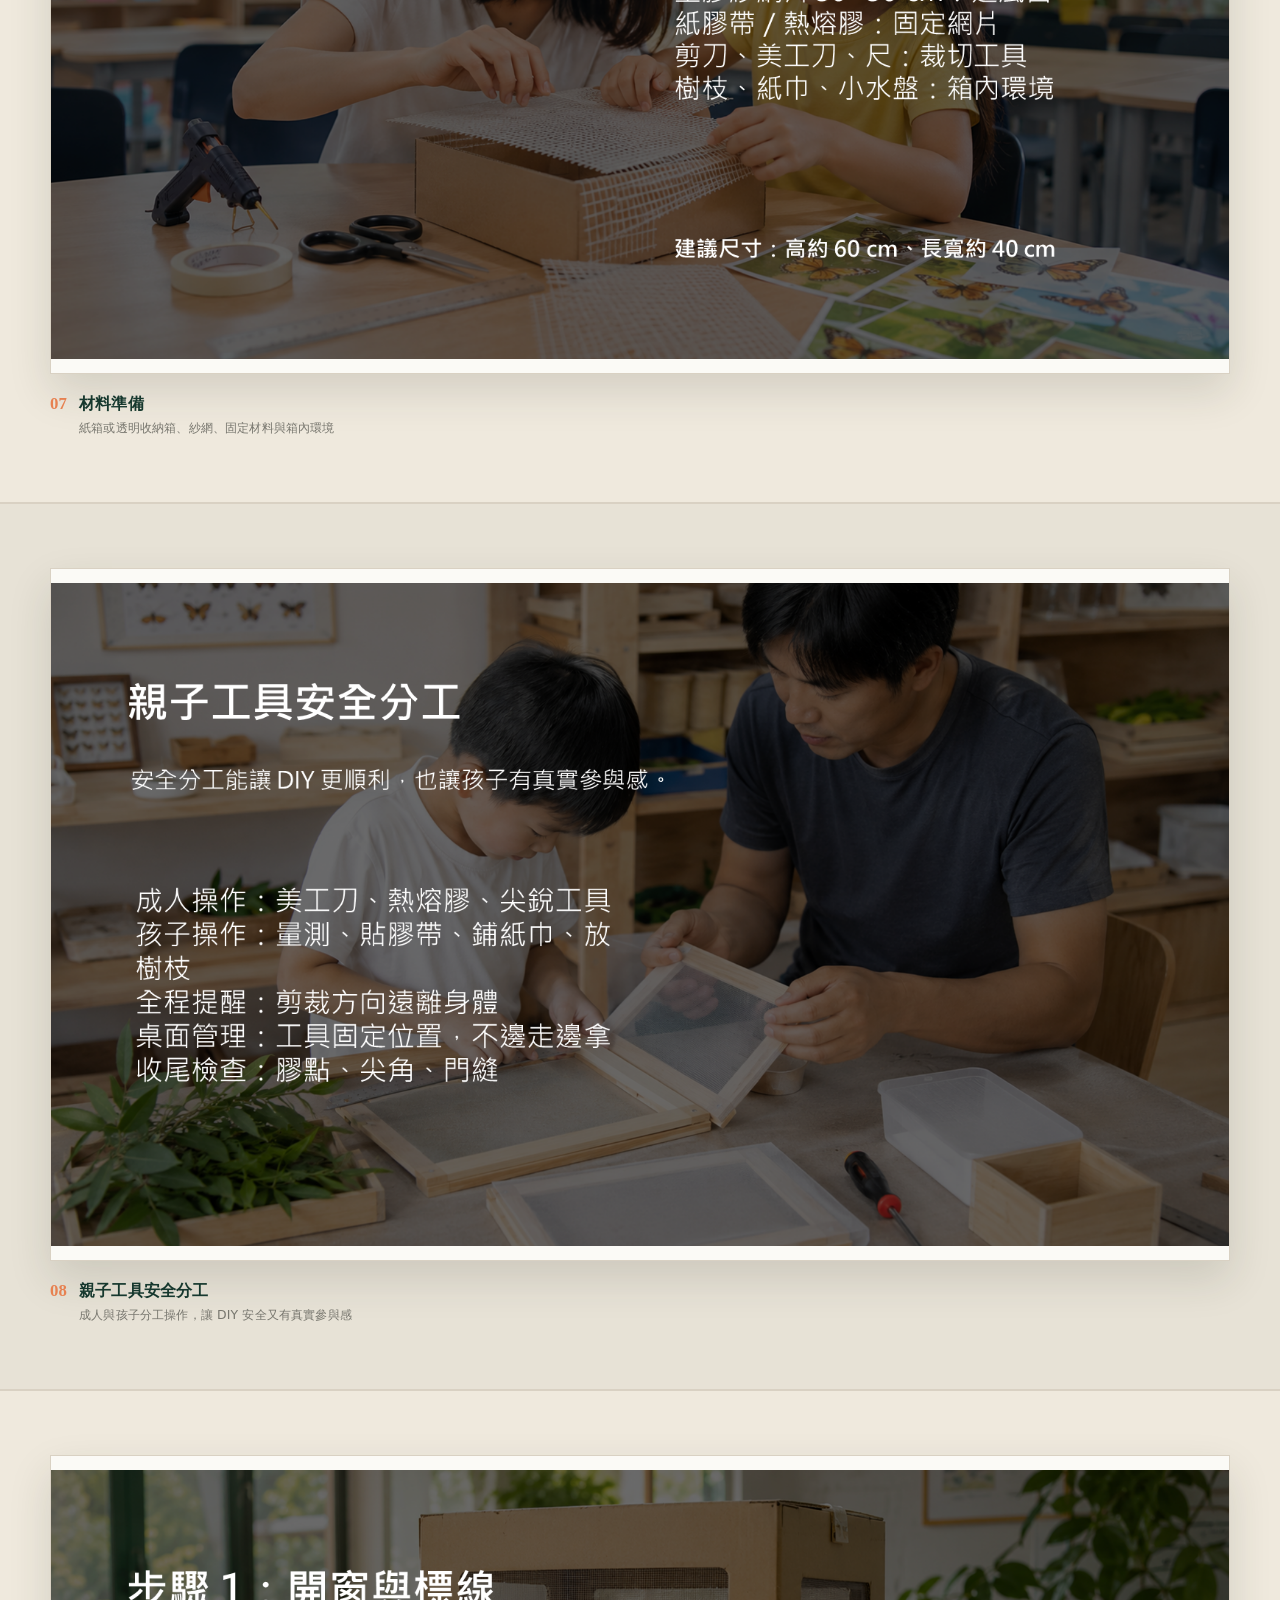
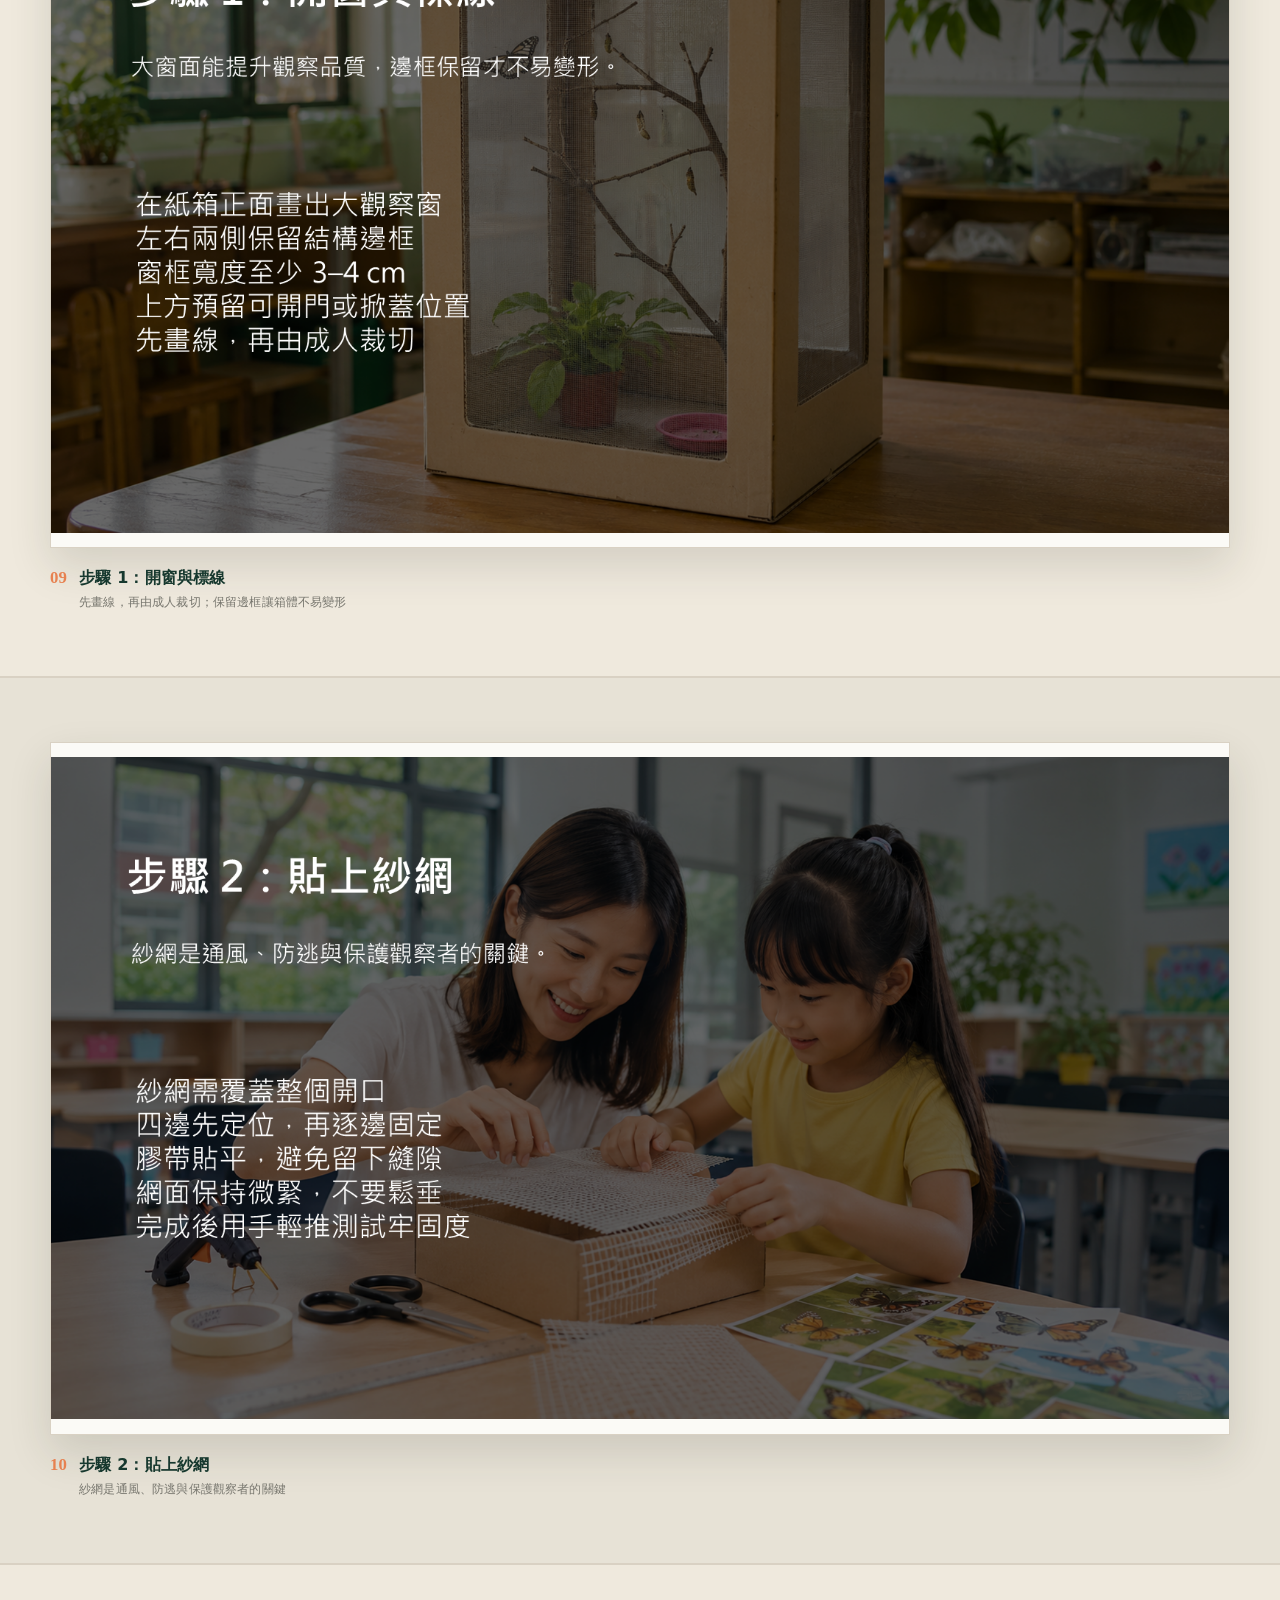
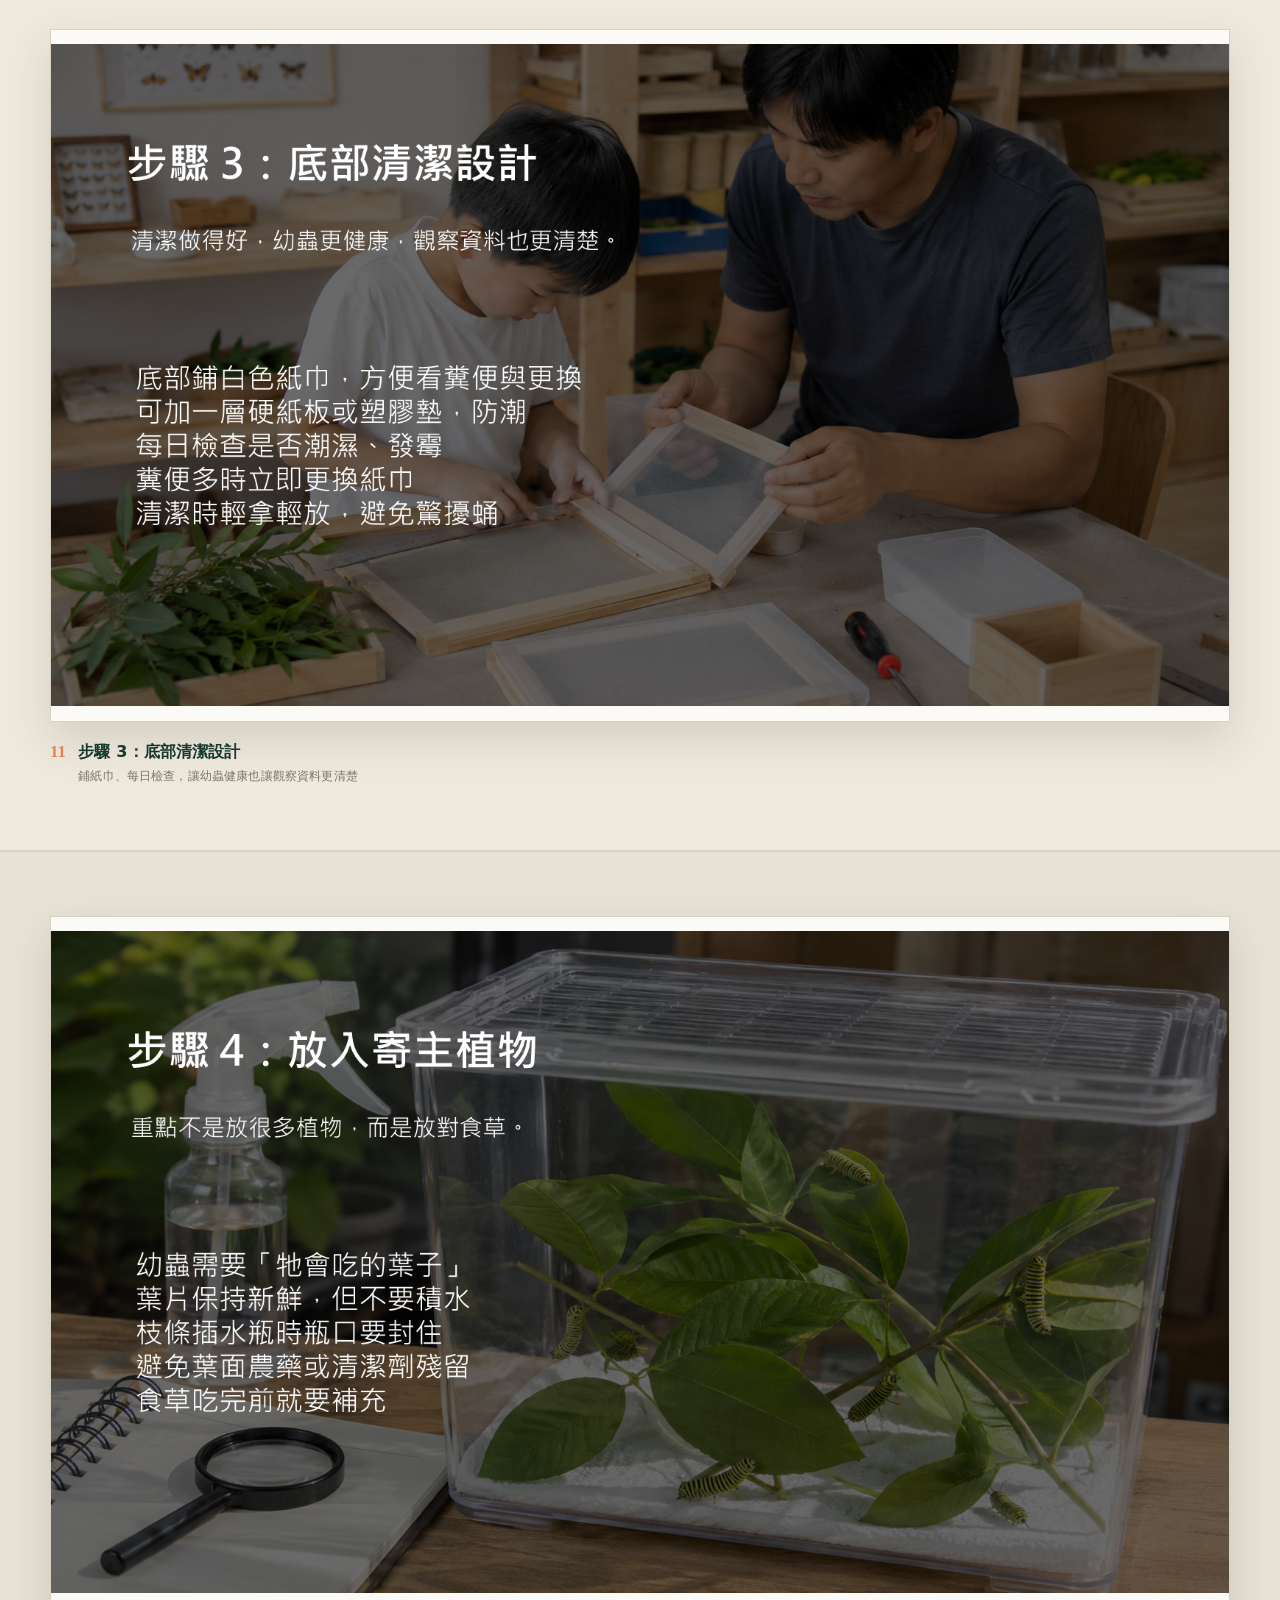
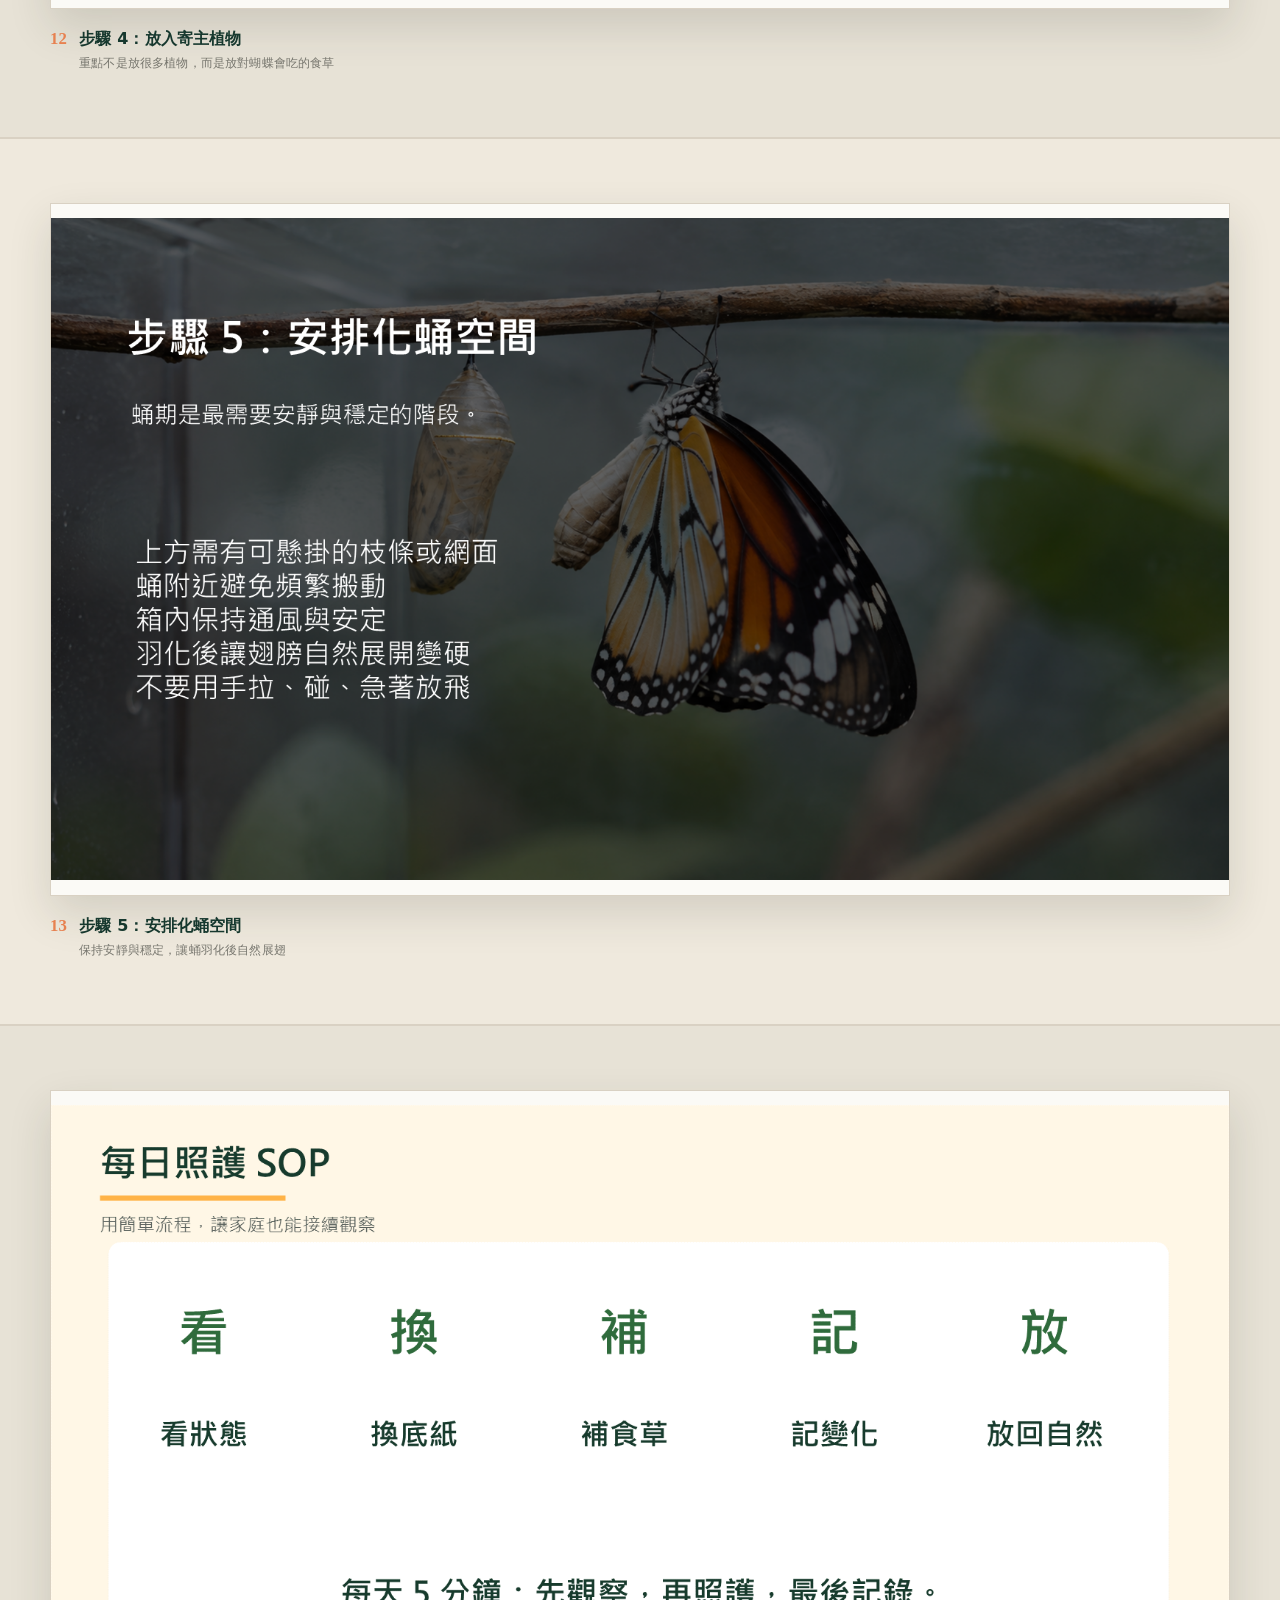
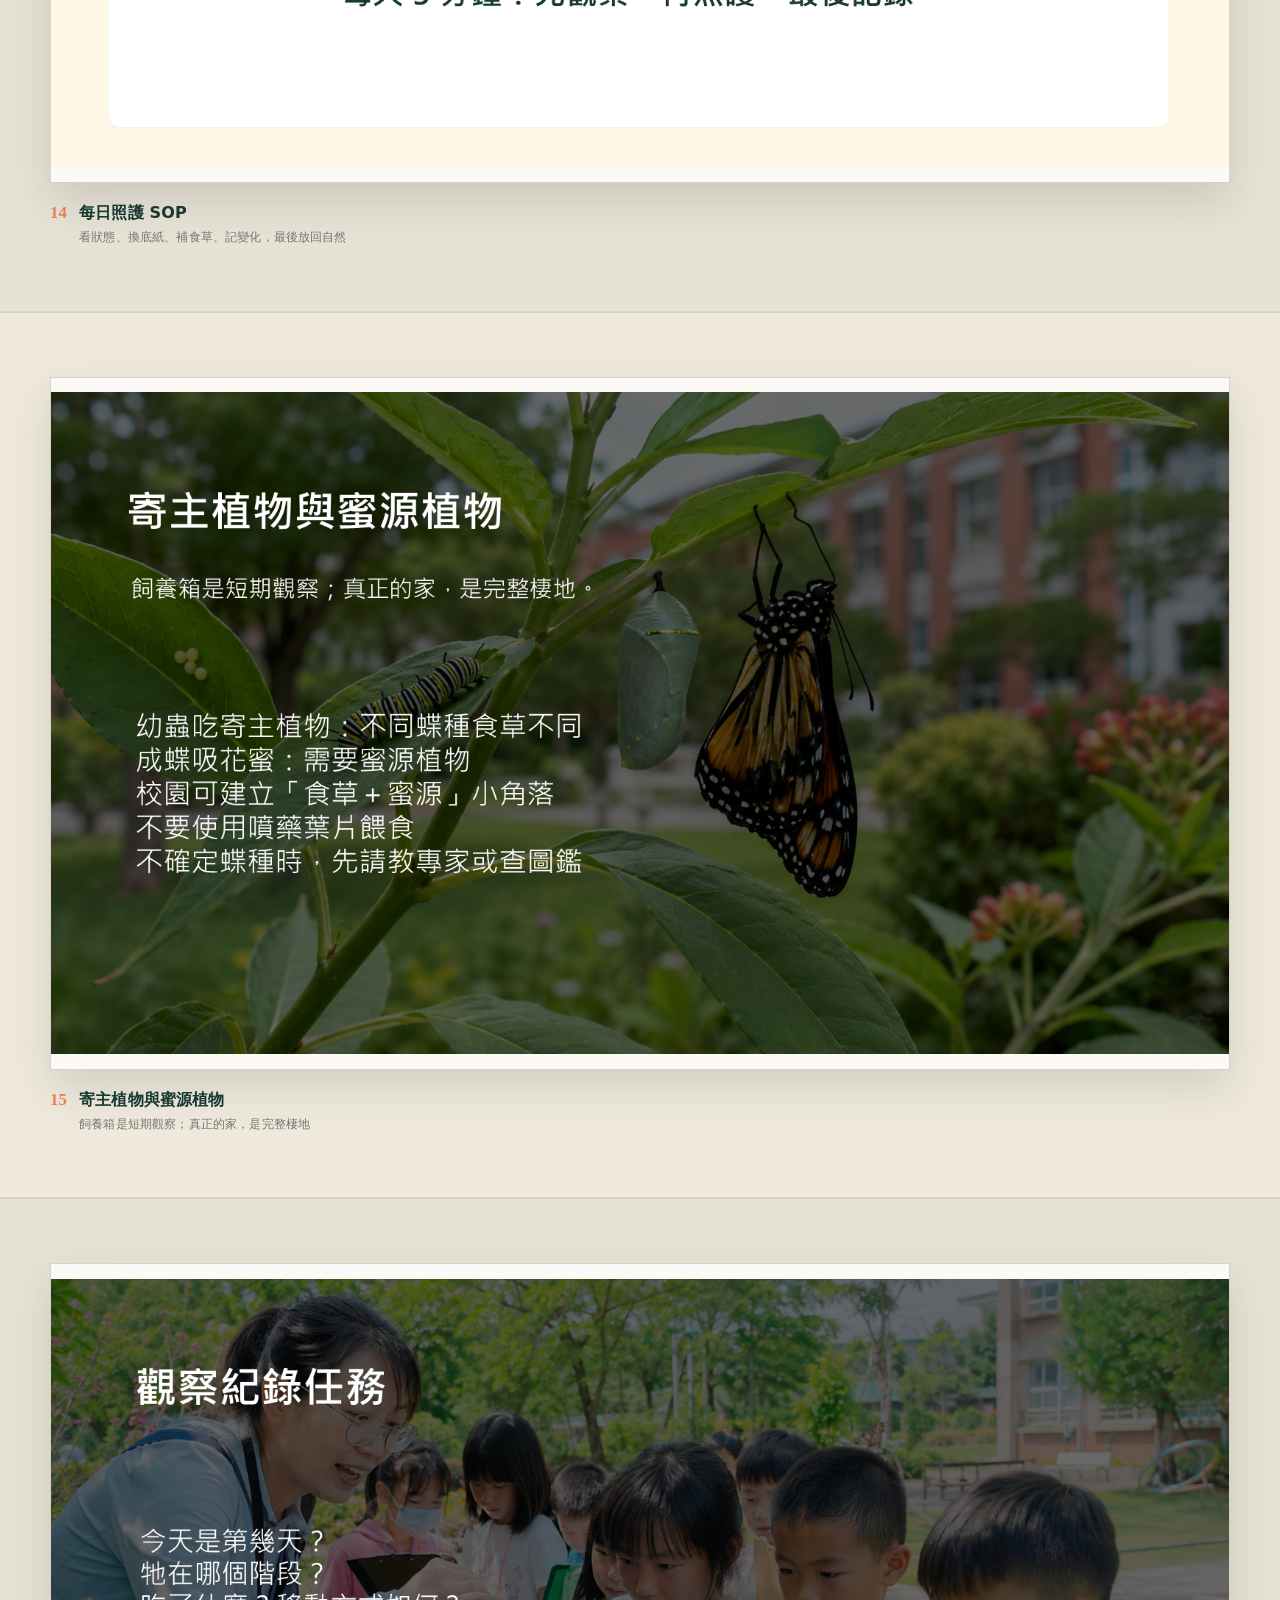
==== commit cd33dbbc: "chore: refresh presentation asset cache" ====
--- a/index.html
+++ b/index.html
@@ -13,7 +13,7 @@
   <meta property="og:locale" content="zh_TW">
   <meta name="twitter:card" content="summary_large_image">
   <title>蝴蝶飼養觀察箱 DIY｜親子手作營</title>
-  <link rel="stylesheet" href="styles.css?v=20260816-deck3">
+  <link rel="stylesheet" href="styles.css?v=20260816-deck4">
 </head>
 <body>
   <header class="topbar">
@@ -141,7 +141,7 @@
   </main>
 
   <footer class="footer"><span>蝴蝶飼養觀察箱 DIY</span><span>親子手作營・校園生物多樣性</span></footer>
-  <script src="js/app.js?v=20260816-deck3" defer></script>
-  <script src="js/presentation.js?v=20260816-deck3" defer></script>
+  <script src="js/app.js?v=20260816-deck4" defer></script>
+  <script src="js/presentation.js?v=20260816-deck4" defer></script>
 </body>
 </html>
--- a/styles.css
+++ b/styles.css
@@ -33,11 +33,11 @@
 .presentation-actions .button { border: 0; cursor: pointer; font: inherit; }
 .presentation-stage { position: relative; width: 100%; }
 .presentation-deck { display: grid; gap: 0; margin: 48px calc(50% - 50vw) 0; scroll-snap-type: y proximity; }
-.presentation-slide { display: grid; grid-template-rows: minmax(0, 1fr) auto; gap: 20px; align-items: center; min-height: calc(100svh - 74px); margin: 0; padding: clamp(28px, 5vw, 72px) max(24px, calc((100vw - 1180px) / 2)); overflow: hidden; border-top: 1px solid var(--line); border-bottom: 1px solid var(--line); background: #efe9dd; scroll-snap-align: start; }
+.presentation-slide { display: grid; grid-template-rows: auto auto; gap: 20px; align-items: center; min-height: calc(100svh - 74px); margin: 0; padding: clamp(28px, 5vw, 72px) max(24px, calc((100vw - 1180px) / 2)); overflow: visible; border-top: 1px solid var(--line); border-bottom: 1px solid var(--line); background: #efe9dd; scroll-snap-align: start; }
 .presentation-slide:nth-child(even) { background: #e7e2d6; }
 .presentation-slide-trigger { display: block; width: min(100%, 1180px); margin: 0 auto; padding: 0; border: 0; background: transparent; cursor: zoom-in; }
 .presentation-slide-trigger:focus-visible { outline-offset: 8px; }
-.presentation-slide img { display: block; width: 100%; max-height: calc(100svh - 170px); margin: 0 auto; aspect-ratio: 16 / 9; object-fit: contain; border: 1px solid var(--line); background: #fbfaf6; box-shadow: 0 18px 40px rgba(44, 48, 35, .14); }
+.presentation-slide img { display: block; width: auto; height: min(calc(100svh - 170px), calc((100vw - 48px) * 9 / 16)); max-width: 100%; margin: 0 auto; aspect-ratio: 16 / 9; object-fit: contain; border: 1px solid var(--line); background: #fbfaf6; box-shadow: 0 18px 40px rgba(44, 48, 35, .14); }
 .presentation-slide figcaption { display: flex; gap: 12px; align-items: baseline; width: min(100%, 1180px); margin: 0 auto; color: var(--green-dark); }
 .presentation-slide figcaption > span { color: var(--orange); font-family: Georgia, serif; font-size: 1.05rem; font-weight: 800; }
 .presentation-slide figcaption strong, .presentation-slide figcaption small { display: block; }.presentation-slide figcaption strong { font-size: 1rem; }.presentation-slide figcaption small { margin-top: 3px; color: var(--muted); font-size: .78rem; line-height: 1.6; }
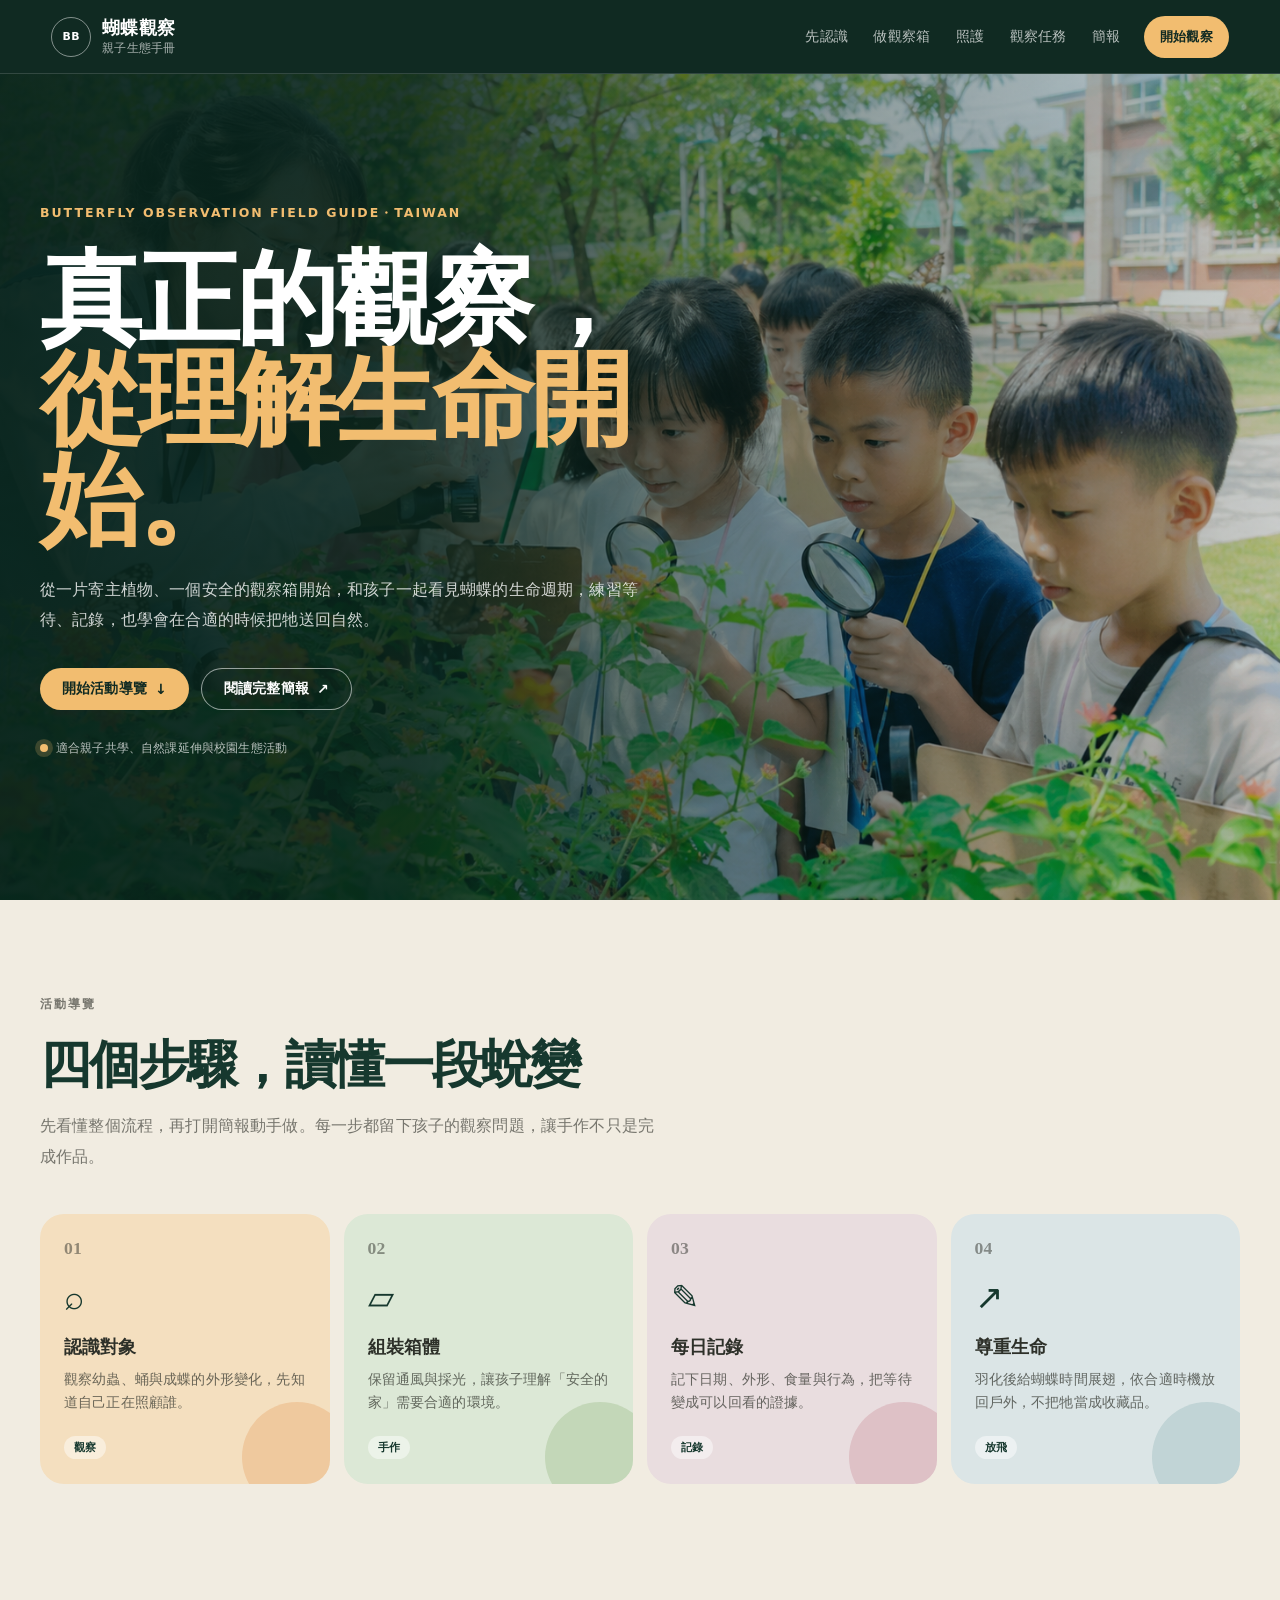
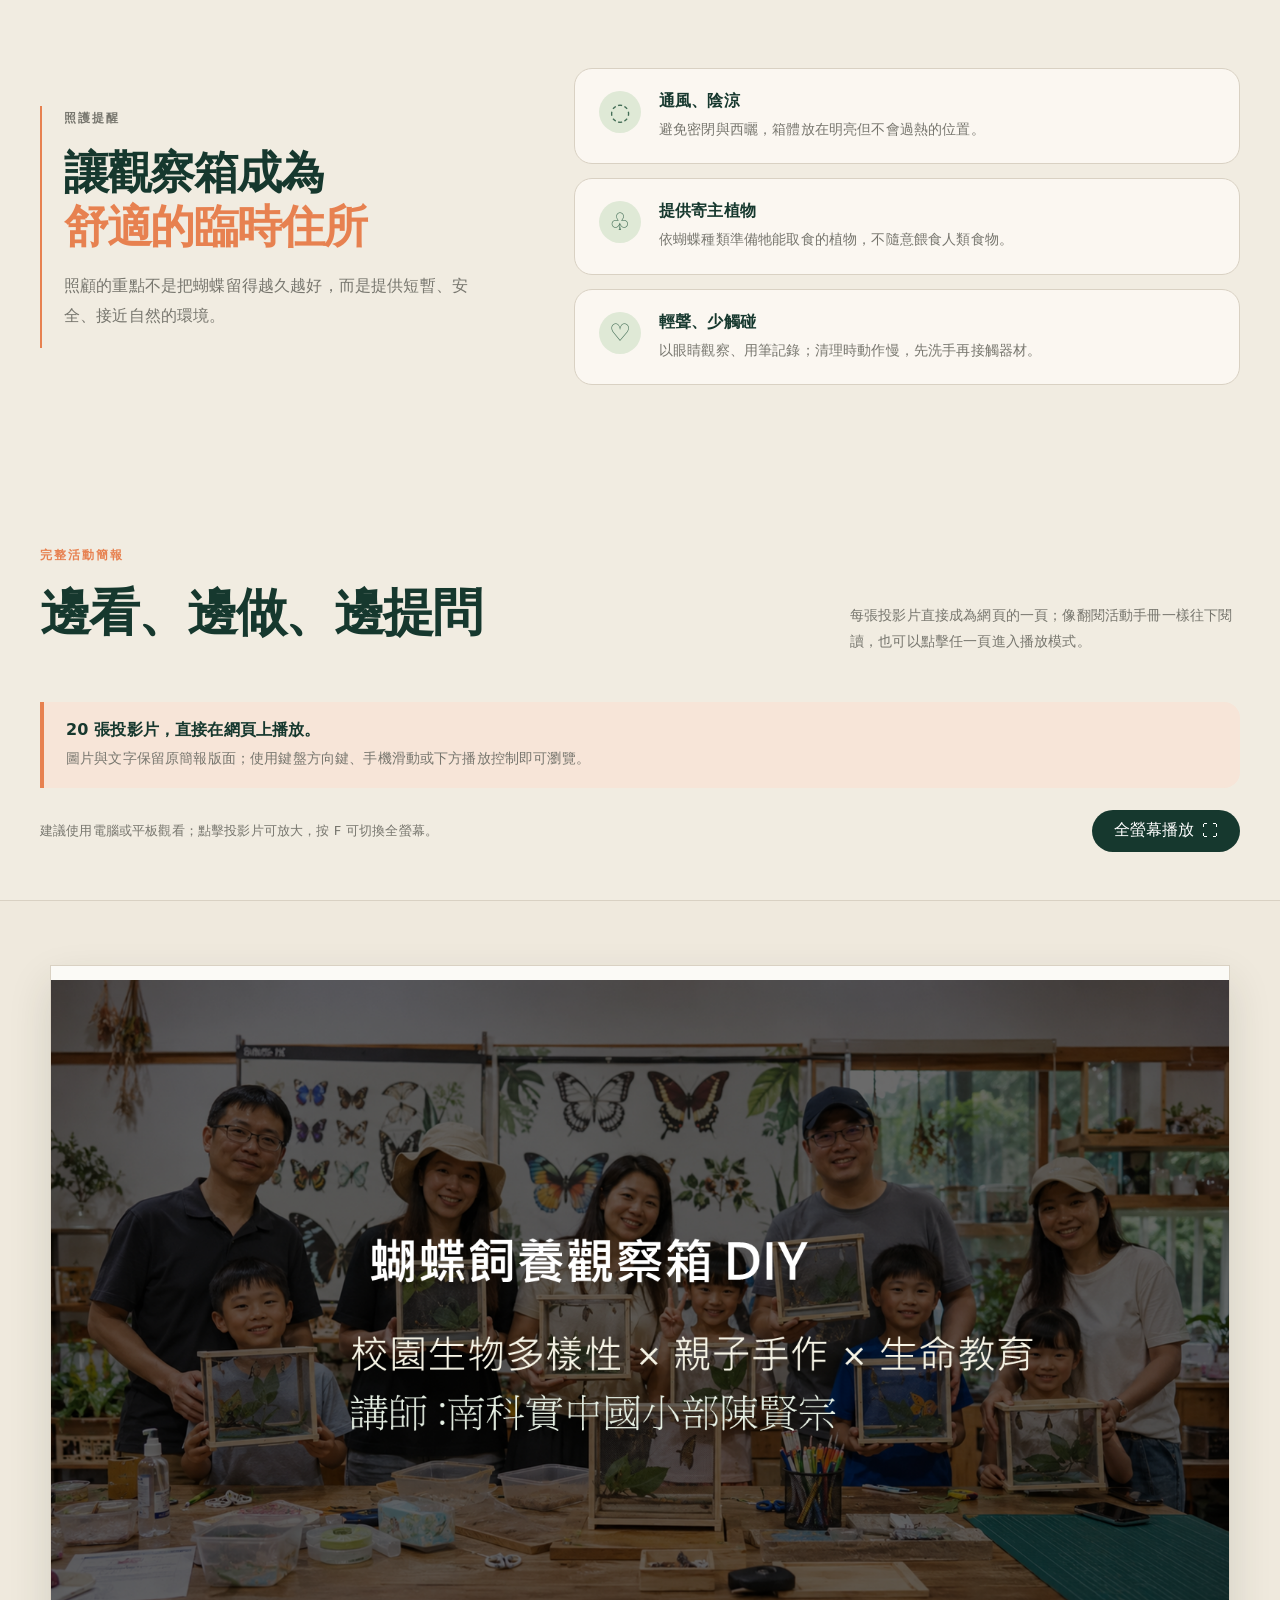
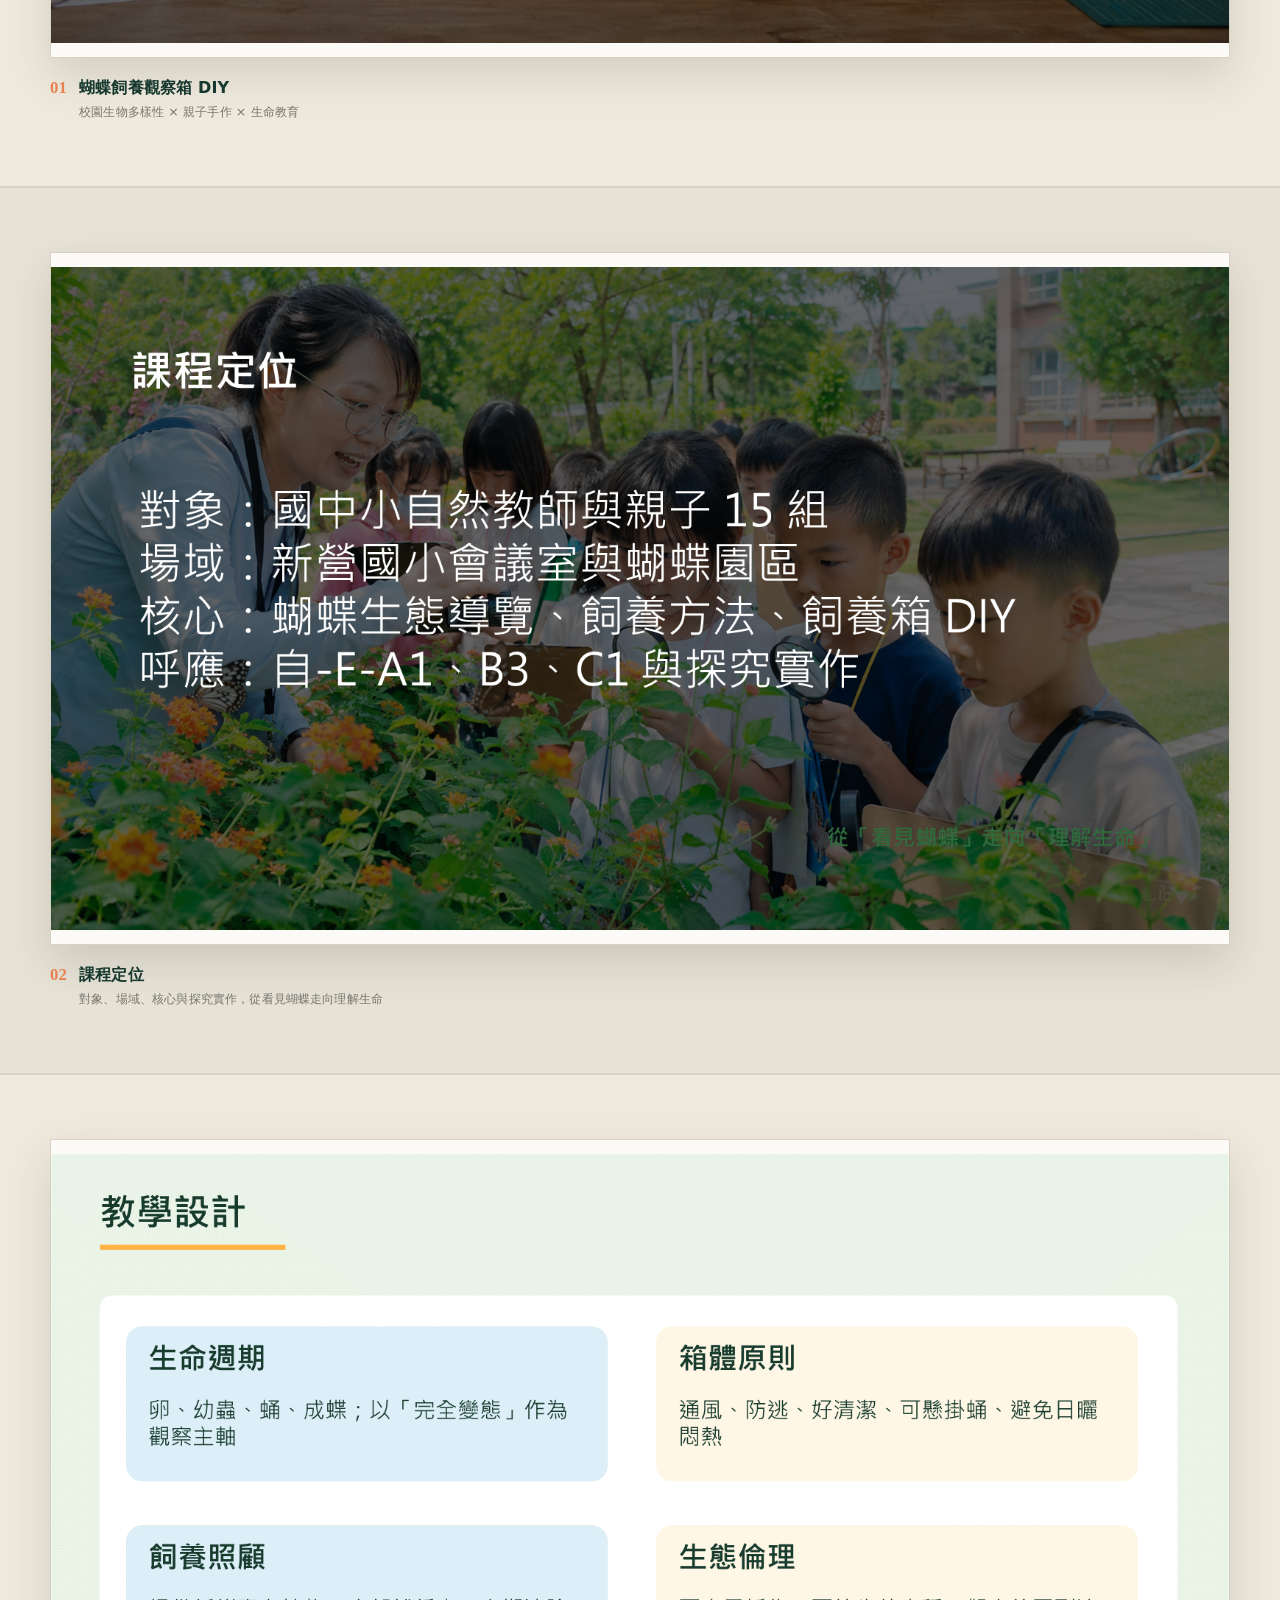
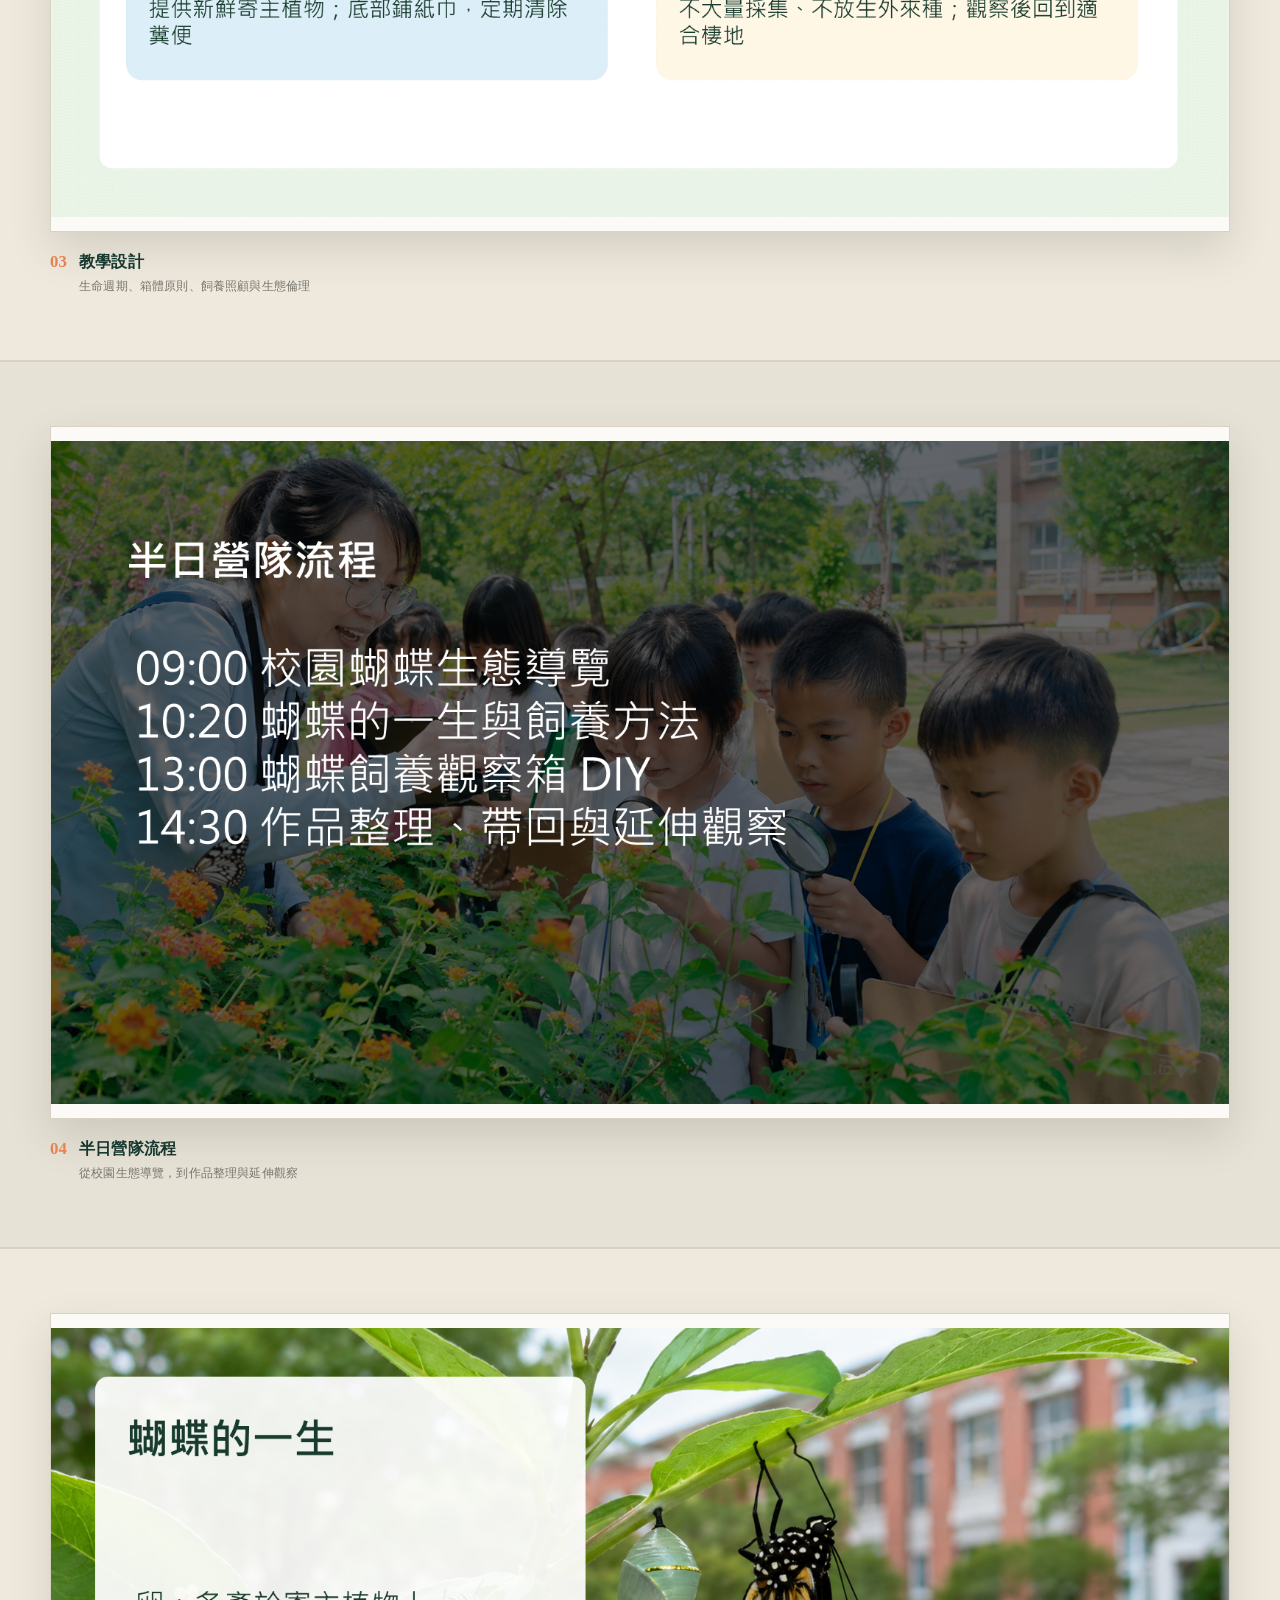
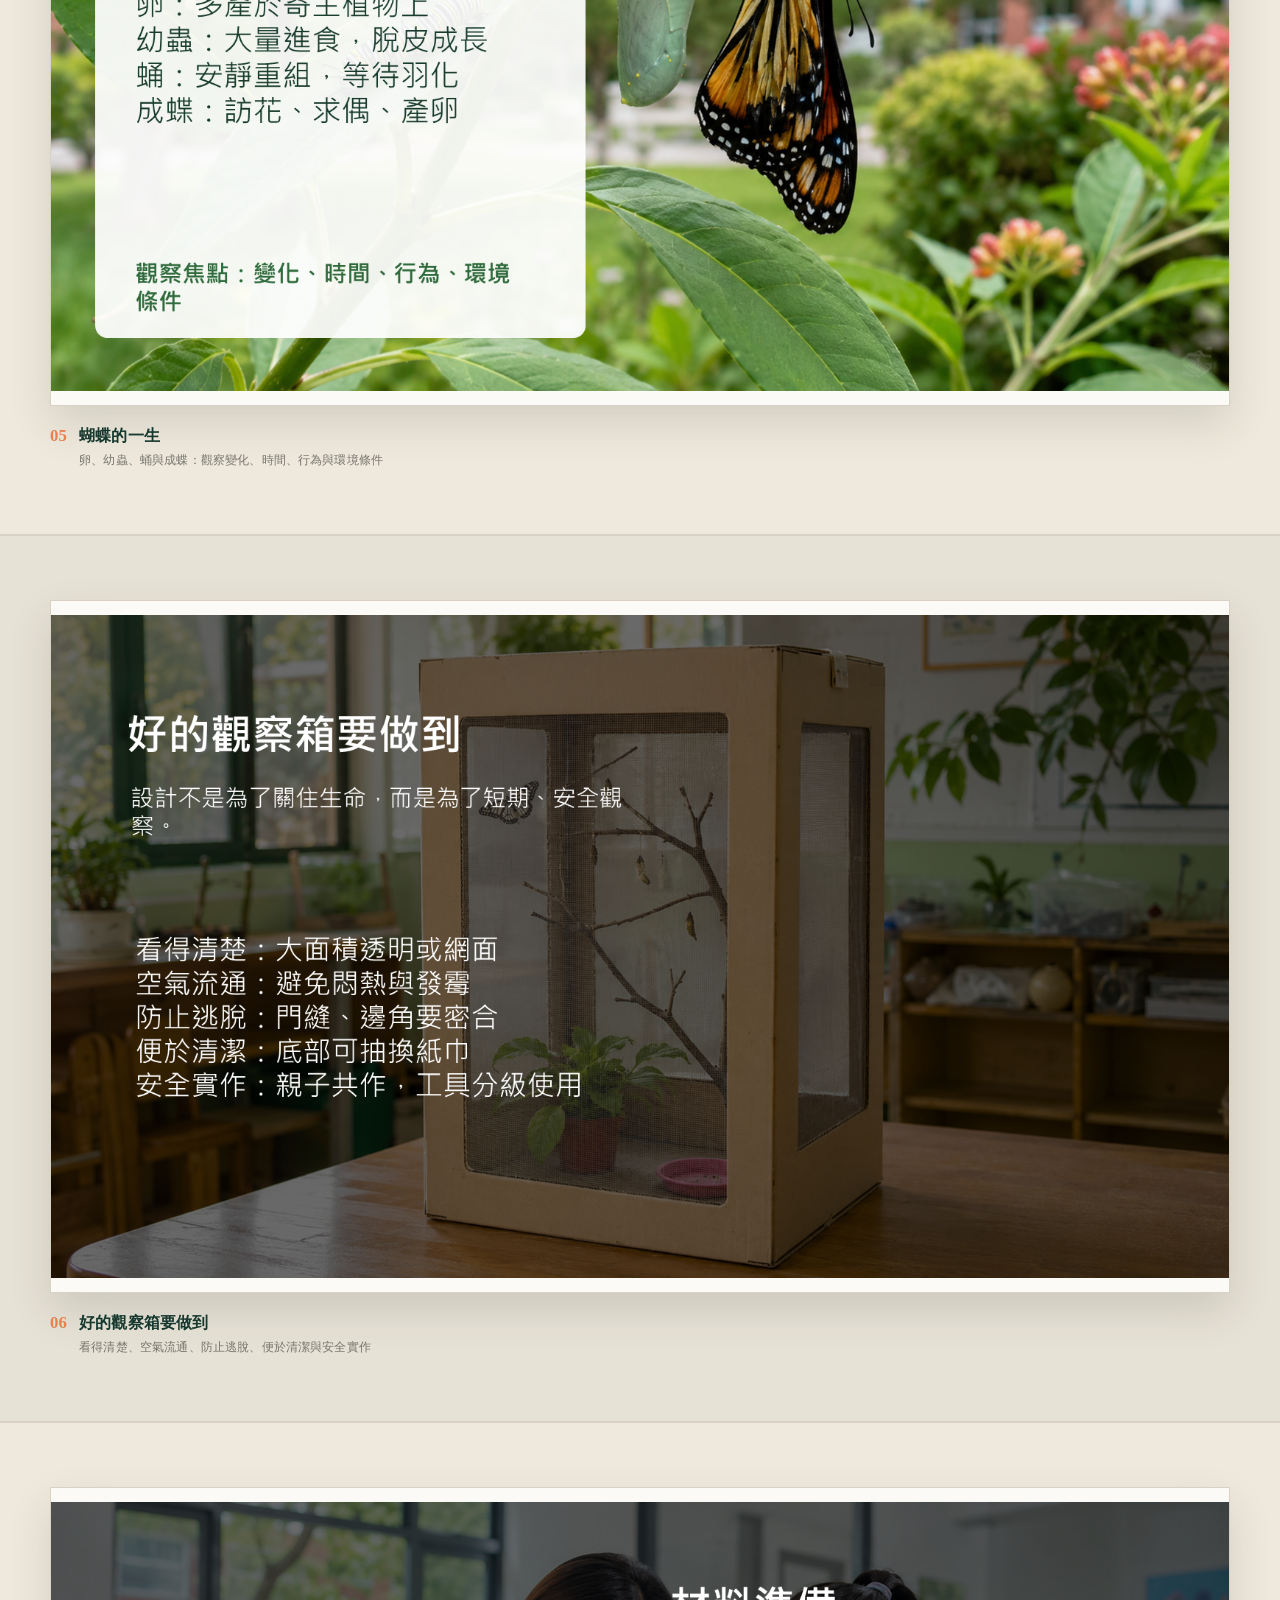
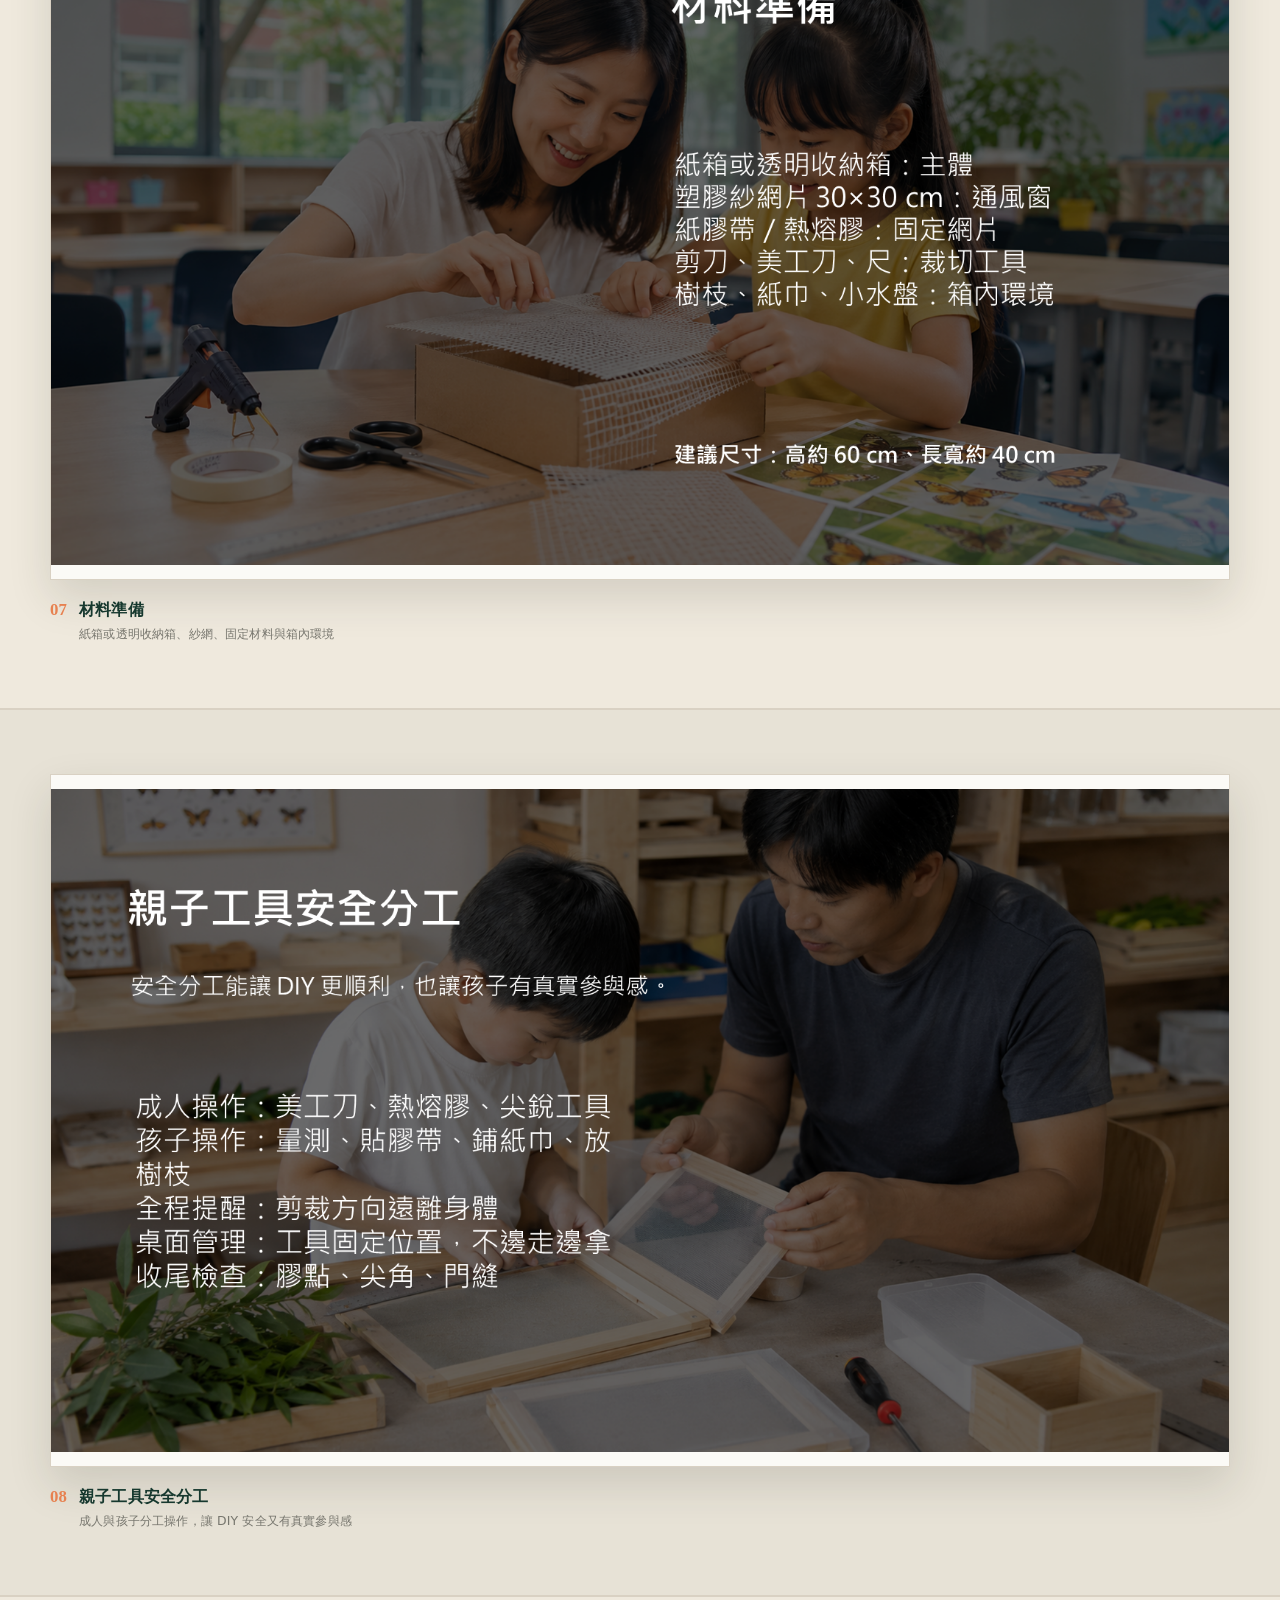
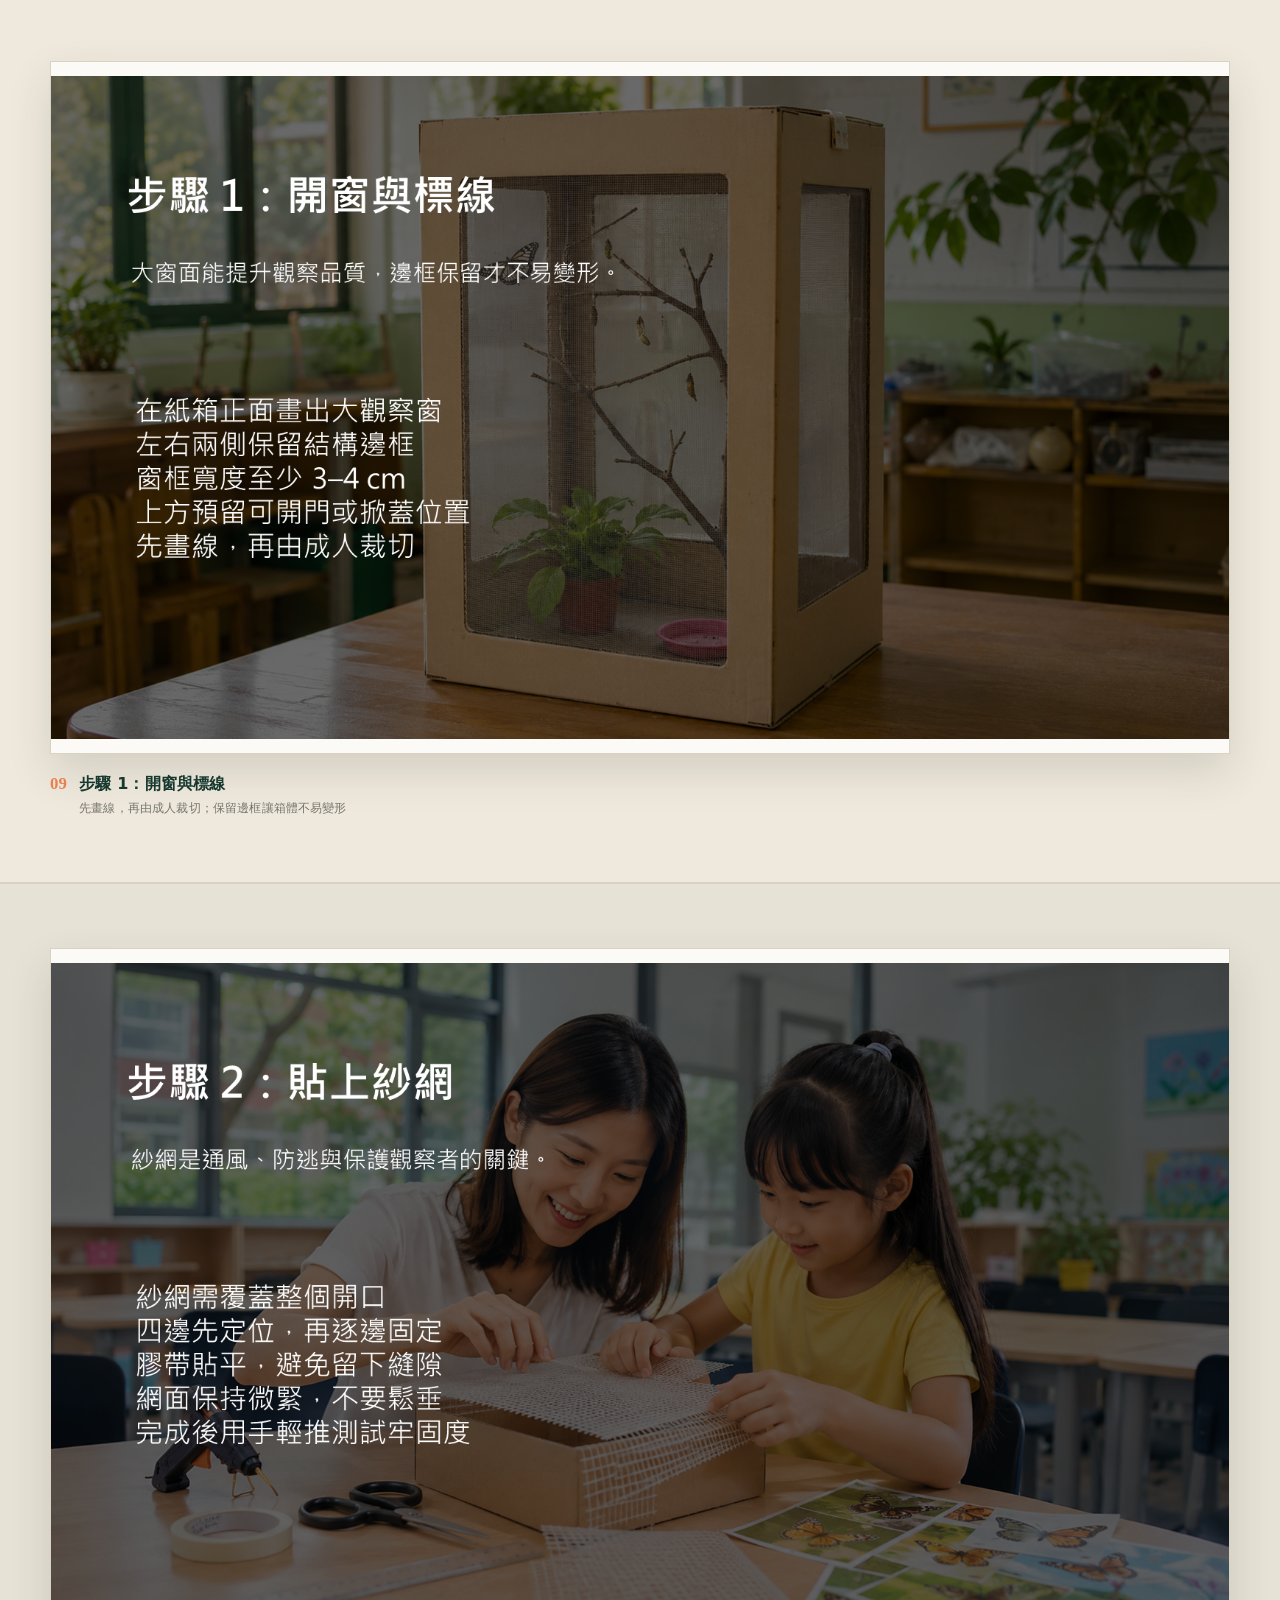
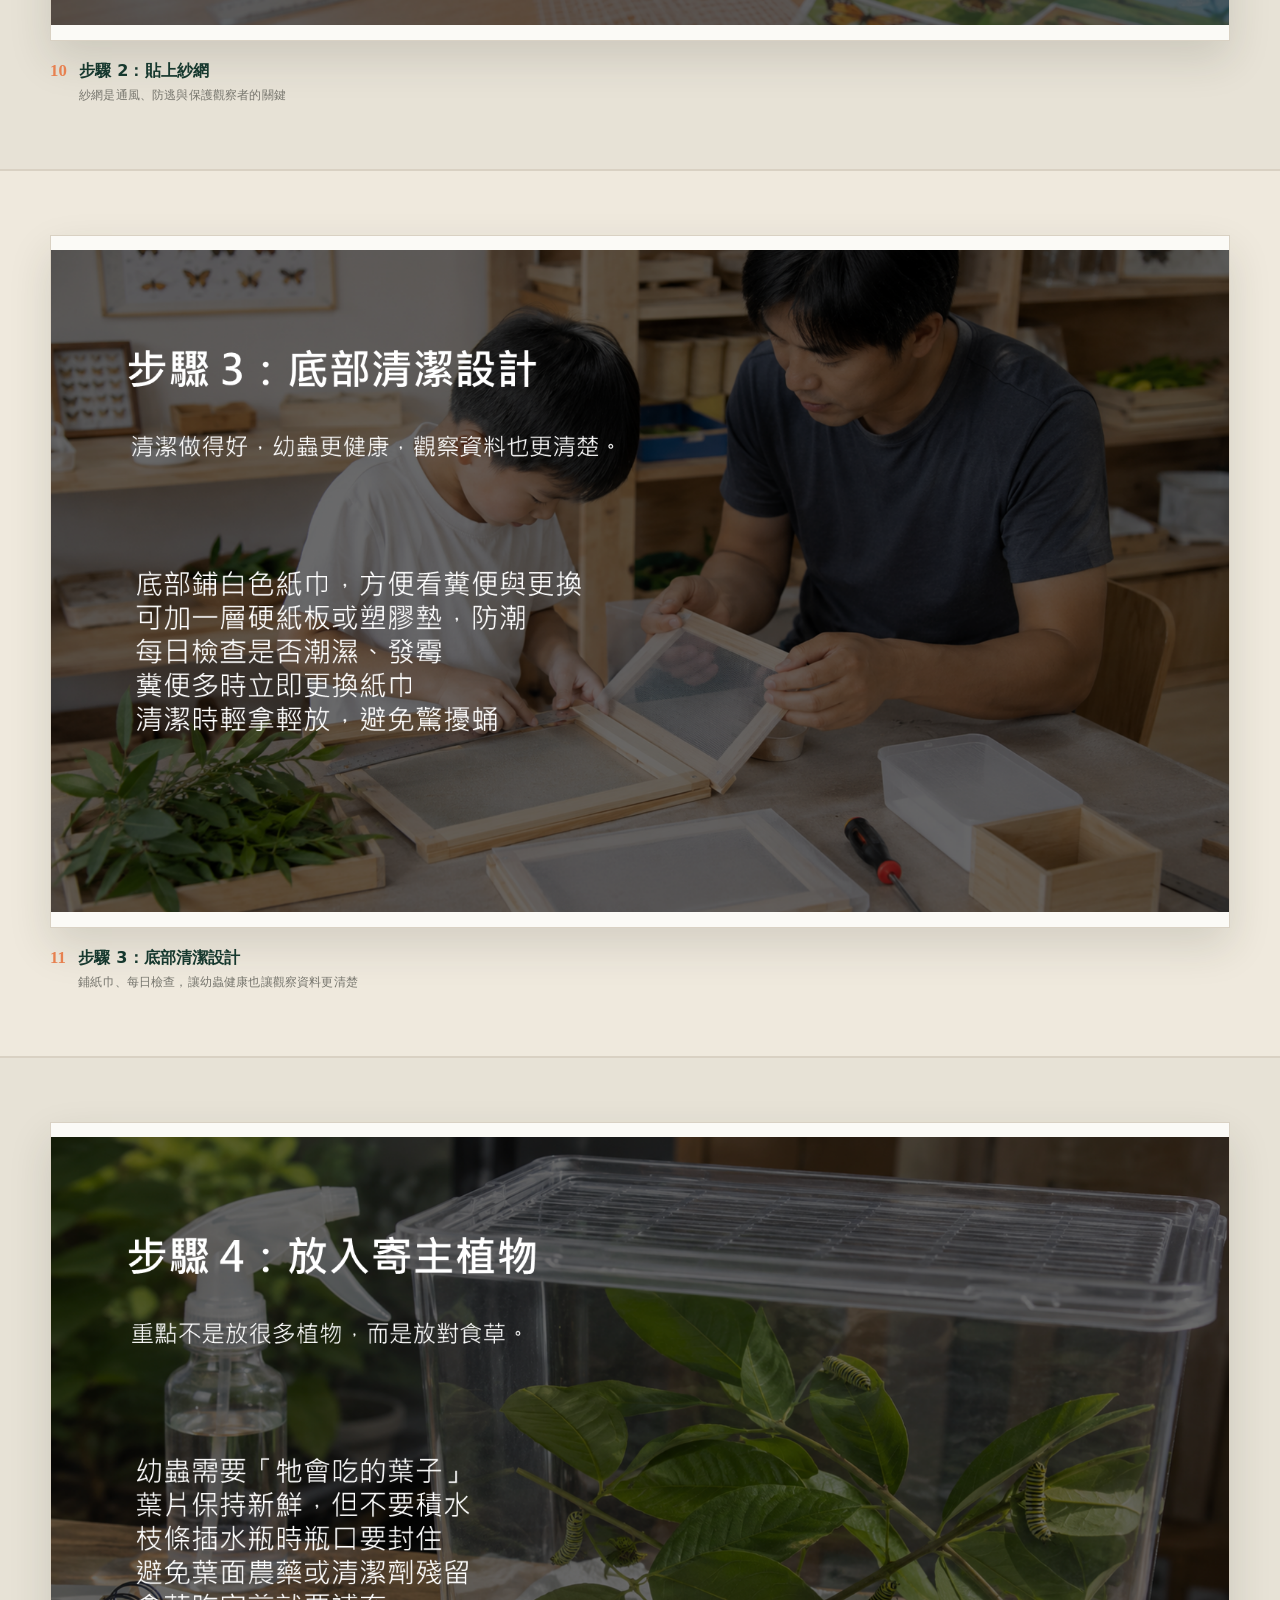
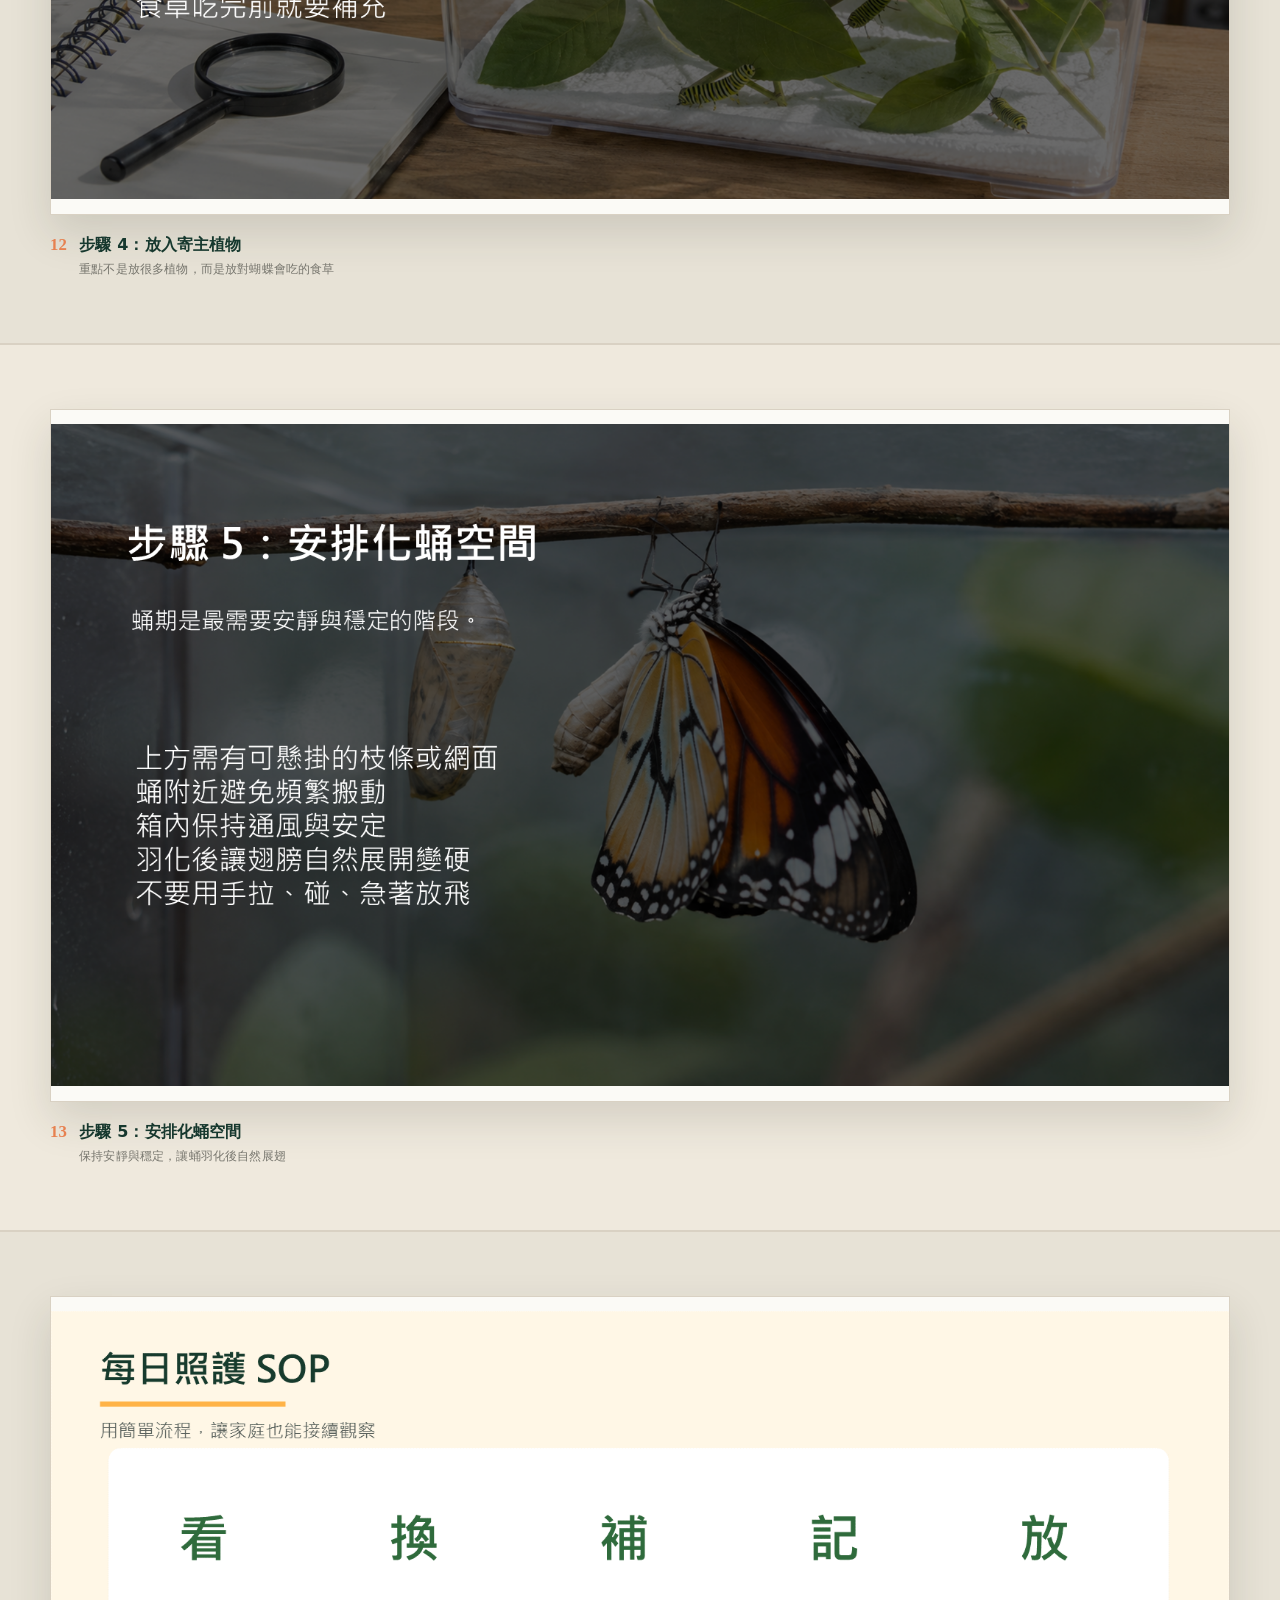
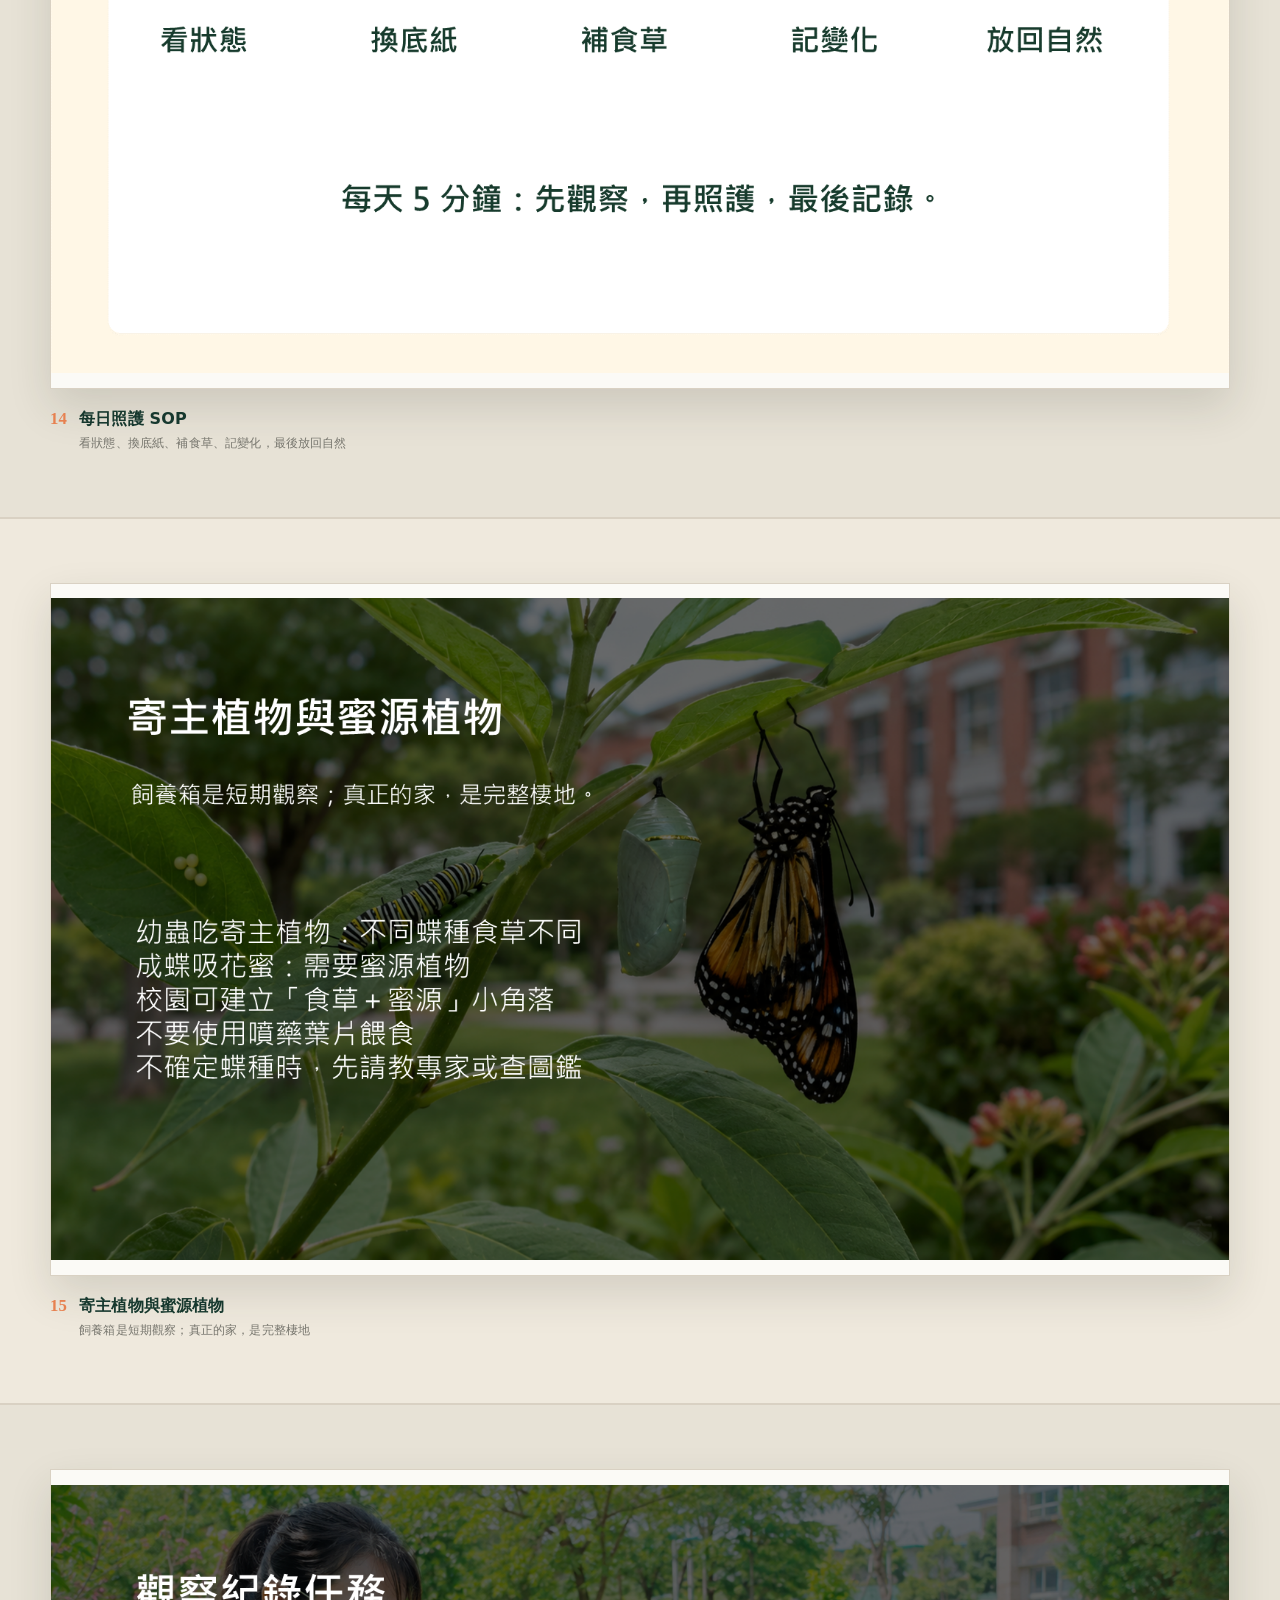
==== commit 2f0debd4: "feat: redesign field guide homepage hero" ====
--- a/index.html
+++ b/index.html
@@ -3,7 +3,7 @@
 <head>
   <meta charset="utf-8">
   <meta name="viewport" content="width=device-width, initial-scale=1">
-  <meta name="theme-color" content="#f7f4ec">
+  <meta name="theme-color" content="#102a22">
   <meta name="description" content="蝴蝶飼養觀察箱 DIY：親子手作、校園生物多樣性與生命教育活動導覽。">
   <meta property="og:type" content="website">
   <meta property="og:title" content="蝴蝶飼養觀察箱 DIY｜親子手作營">
@@ -13,37 +13,38 @@
   <meta property="og:locale" content="zh_TW">
   <meta name="twitter:card" content="summary_large_image">
   <title>蝴蝶飼養觀察箱 DIY｜親子手作營</title>
-  <link rel="stylesheet" href="styles.css?v=20260816-deck4">
+  <link rel="stylesheet" href="styles.css?v=20260816-hero1">
 </head>
 <body>
   <header class="topbar">
     <a class="brand" href="#top" aria-label="回到蝴蝶飼養觀察箱 DIY 首頁">
-      <span class="brand-mark" aria-hidden="true">DIY</span>
+      <span class="brand-mark" aria-hidden="true">BB</span>
       <span>
-        <strong>蝴蝶飼養觀察箱 DIY</strong>
-        <small>親子手作營・生命教育</small>
+        <strong>蝴蝶觀察</strong>
+        <small>親子生態手冊</small>
       </span>
     </a>
     <nav class="site-nav" aria-label="頁面導覽">
-      <a href="#guide">活動導覽</a>
-      <a href="#slides">簡報預覽</a>
+      <a href="#guide">先認識</a>
+      <a href="#slides">做觀察箱</a>
+      <a href="#care-title">照護</a>
       <a href="#observe">觀察任務</a>
+      <a href="#slides">簡報</a>
     </nav>
-    <nav class="downloads" aria-label="下載檔案">
-      <a class="download-link" href="https://drive.google.com/uc?export=download&amp;id=1TOnrDVsV550KKuGw68ZPwcJ24jXbGp5j" target="_blank" rel="noopener noreferrer">下載簡報</a>
-      <a class="download-link download-link-secondary" href="https://docs.google.com/presentation/d/1TOnrDVsV550KKuGw68ZPwcJ24jXbGp5j/export/pdf" target="_blank" rel="noopener noreferrer">下載 PDF</a>
+    <nav class="downloads" aria-label="主要行動">
+      <a class="download-link" href="#guide">開始觀察</a>
     </nav>
   </header>
 
   <main id="top">
     <section class="hero" aria-labelledby="hero-title">
       <div class="hero-copy">
-        <p class="eyebrow">校園生物多樣性 × 親子手作 × 生命教育</p>
-        <h1 id="hero-title">把一段小小的<br><em>蛻變旅程</em>帶回家</h1>
-        <p class="hero-lede">一起做一個通風、好觀察的蝴蝶飼養觀察箱，從認識寄主植物開始，練習等待、記錄，也學會在合適的時候把蝴蝶送回大自然。</p>
+        <p class="eyebrow">BUTTERFLY OBSERVATION FIELD GUIDE・TAIWAN</p>
+        <h1 id="hero-title">真正的觀察，<br><em>從理解生命開始。</em></h1>
+        <p class="hero-lede">從一片寄主植物、一個安全的觀察箱開始，和孩子一起看見蝴蝶的生命週期，練習等待、記錄，也學會在合適的時候把牠送回自然。</p>
         <div class="hero-actions">
           <a class="button button-primary" href="#guide">開始活動導覽 <span aria-hidden="true">↓</span></a>
-          <a class="button button-quiet" href="#slides">直接看簡報 <span aria-hidden="true">↗</span></a>
+          <a class="button button-quiet" href="#slides">閱讀完整簡報 <span aria-hidden="true">↗</span></a>
         </div>
         <p class="hero-note"><span class="note-dot" aria-hidden="true"></span>適合親子共學、自然課延伸與校園生態活動</p>
       </div>
@@ -141,7 +142,7 @@
   </main>
 
   <footer class="footer"><span>蝴蝶飼養觀察箱 DIY</span><span>親子手作營・校園生物多樣性</span></footer>
-  <script src="js/app.js?v=20260816-deck4" defer></script>
-  <script src="js/presentation.js?v=20260816-deck4" defer></script>
+  <script src="js/app.js?v=20260816-hero1" defer></script>
+  <script src="js/presentation.js?v=20260816-hero1" defer></script>
 </body>
 </html>
--- a/styles.css
+++ b/styles.css
@@ -55,3 +55,19 @@
 @media (max-width: 680px) { .topbar { align-items: stretch; flex-wrap: wrap; gap: 12px; padding: 12px 16px; }.brand { flex: 1 0 100%; }.downloads { width: 100%; }.download-link { flex: 1; padding-inline: 10px; font-size: .78rem; }.hero, .section, .closing-callout, .footer { width: min(100% - 32px, 560px); }.presentation-section { width: 100%; padding-inline: 16px; }.hero { display: flex; flex-direction: column; align-items: stretch; min-height: 0; padding: 54px 0 60px; }.hero-art { order: -1; width: min(100%, 390px); margin: 0 auto 10px; } h1 { font-size: clamp(2.8rem, 15vw, 4.5rem); }.hero-lede { font-size: .95rem; }.button { min-height: 46px; }.section { padding: 64px 0; }.steps-grid { grid-template-columns: 1fr 1fr; gap: 10px; }.step-card { min-height: 245px; padding: 18px; border-radius: 18px; }.step-card p { font-size: .78rem; }.care-section, .observation-section { display: flex; flex-direction: column; gap: 32px; align-items: stretch; }.care-intro { padding-left: 18px; }.presentation-heading { display: block; }.presentation-heading > p { margin-top: 18px; }.presentation-actions { display: grid; gap: 14px; }.presentation-actions .button { width: 100%; }.presentation-slide { min-height: calc(100svh - 62px); padding: 24px 16px; }.presentation-slide img { max-height: calc(100svh - 155px); }.presentation-slide figcaption { gap: 9px; }.presentation-slide figcaption small { font-size: .72rem; }.player-shell { padding: 14px 16px 20px; }.player-canvas { padding: 12px 0; }.player-canvas img { max-height: calc(100svh - 220px); }.player-footer { display: grid; gap: 14px; }.player-controls { justify-content: stretch; }.player-controls button { flex: 1; }.observation-copy { padding: 28px 24px; }.closing-callout { grid-template-columns: auto 1fr; gap: 14px; margin-bottom: 50px; padding: 22px; }.closing-callout .button { grid-column: 1 / -1; width: 100%; }.footer { flex-direction: column; padding-bottom: 24px; } }
 @media (prefers-reduced-motion: reduce) { html { scroll-behavior: auto; } *, *::before, *::after { animation-duration: .01ms !important; animation-iteration-count: 1 !important; transition-duration: .01ms !important; } }
 @media print { .topbar, .hero-art, .hero-actions, .presentation-stage, .presentation-source, .presentation-player, .closing-callout { display: none; }.hero { min-height: 0; padding: 24px 0; }.section { padding: 24px 0; }.step-card, .care-item, .observation-task { break-inside: avoid; } }
+
+/* Field-guide hero: the photo carries the context while the left gradient protects the title. */
+.hero { position: relative; display: flex; align-items: center; width: 100%; min-height: calc(100svh - 74px); margin: 0; padding: clamp(82px, 10vw, 150px) max(24px, calc((100vw - 1200px) / 2)); overflow: hidden; background-color: var(--pine); background-image: linear-gradient(90deg, rgba(8, 35, 27, .96) 0%, rgba(8, 35, 27, .88) 32%, rgba(8, 35, 27, .48) 57%, rgba(8, 35, 27, .18) 100%), url("assets/hero-butterfly-observation.png"); background-position: center; background-size: cover; color: #fff; }
+.hero-copy { position: relative; z-index: 1; width: min(100%, 780px); }
+.hero .eyebrow { margin-bottom: 28px; color: #f2bd70; font-size: .78rem; letter-spacing: .16em; }
+.hero h1 { margin-bottom: 24px; color: #fff; font-size: clamp(3.8rem, 8vw, 7.2rem); line-height: .98; }
+.hero h1 em { color: #f2bd70; }
+.hero-lede { max-width: 630px; margin-bottom: 32px; color: rgba(255,255,255,.8); font-size: 1rem; line-height: 1.9; }
+.hero .button-primary { background: #f2bd70; color: var(--pine); }
+.hero .button-quiet { border-color: rgba(255,255,255,.56); background: rgba(8,35,27,.18); color: #fff; }
+.hero-note { color: rgba(255,255,255,.7); }
+.hero .note-dot { background: #f2bd70; box-shadow: 0 0 0 5px rgba(242,189,112,.2); }
+.hero-art { display: none; }
+
+@media (max-width: 680px) { .hero { min-height: calc(100svh - 116px); padding: 72px 20px 86px; align-items: flex-end; background-position: 62% center; }.hero-copy { width: 100%; }.hero .eyebrow { margin-bottom: 20px; font-size: .66rem; line-height: 1.5; }.hero h1 { font-size: clamp(2.9rem, 15vw, 4.8rem); }.hero-lede { font-size: .92rem; line-height: 1.8; }.hero-note { font-size: .72rem; line-height: 1.6; } }
+@media print { .hero { min-height: 0; padding: 24px 0; background: none; color: var(--ink); }.hero h1 { color: var(--green-dark); }.hero h1 em { color: var(--orange); } }
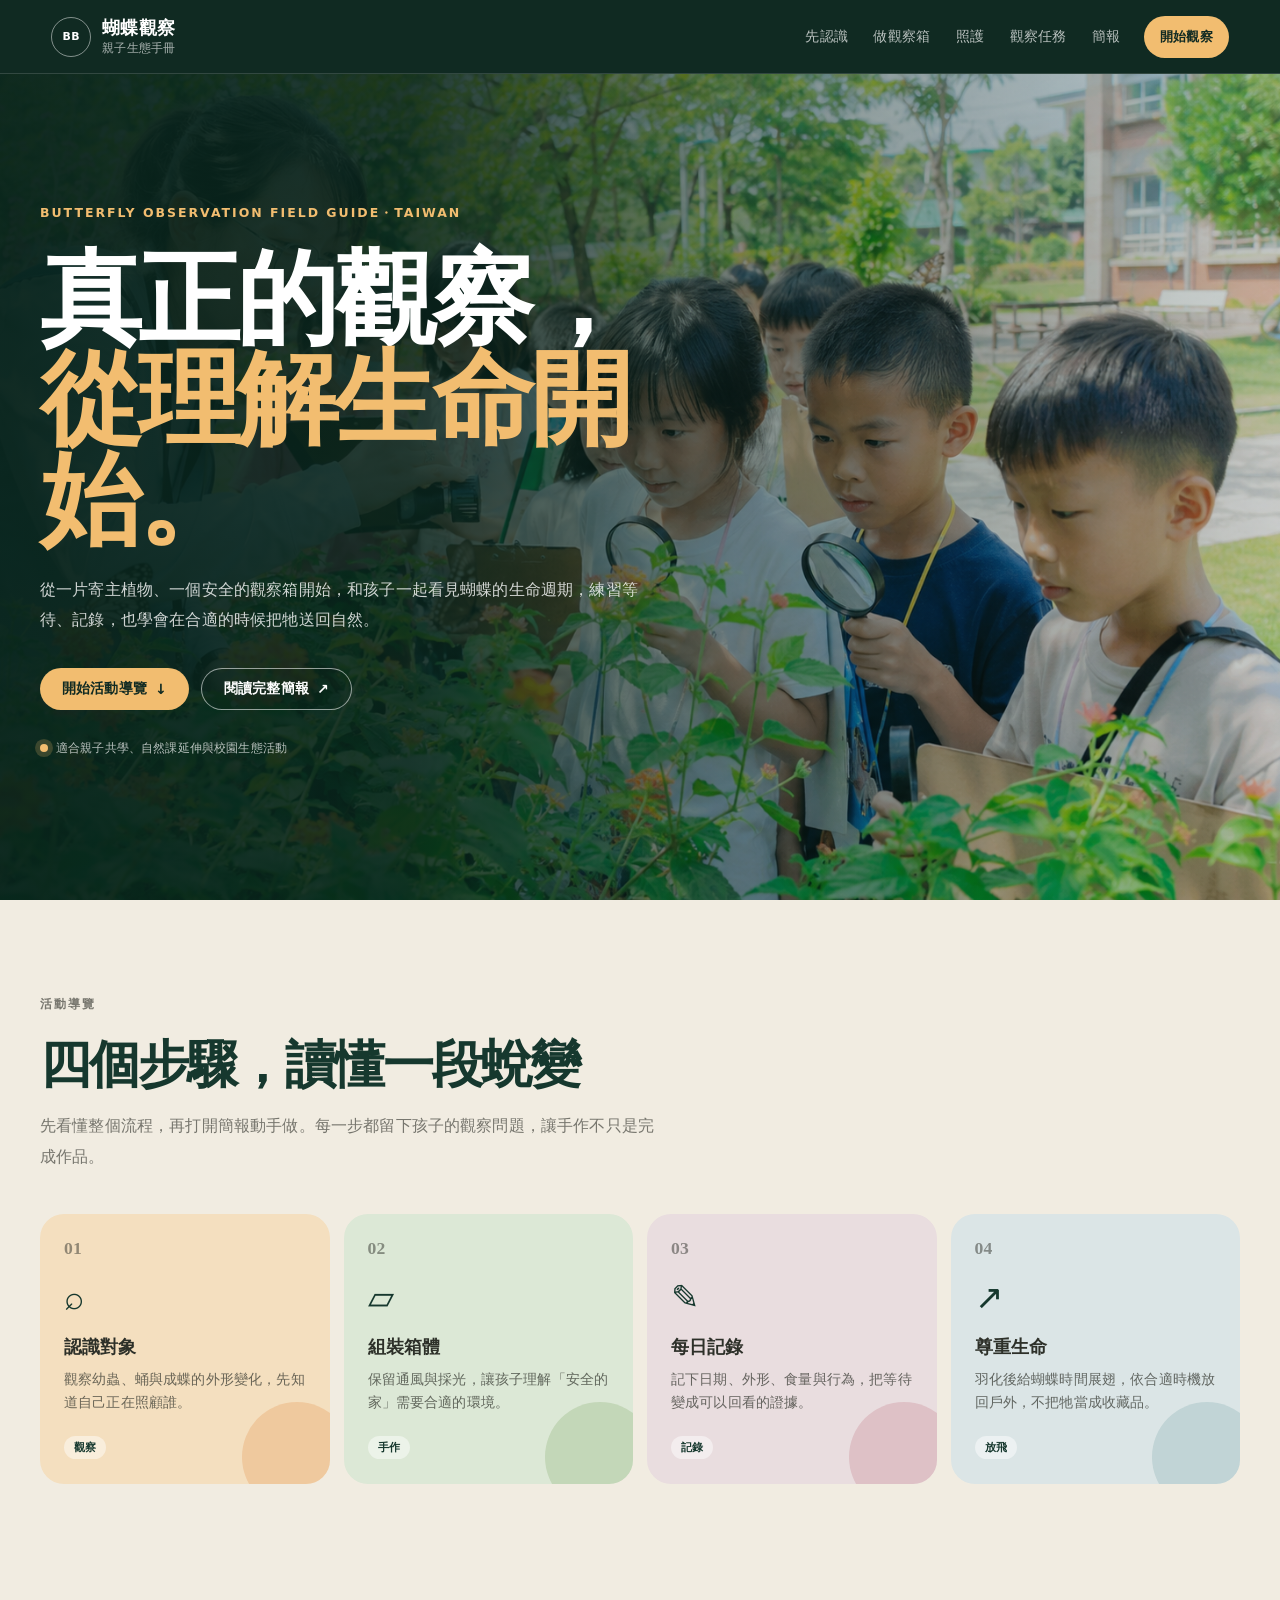
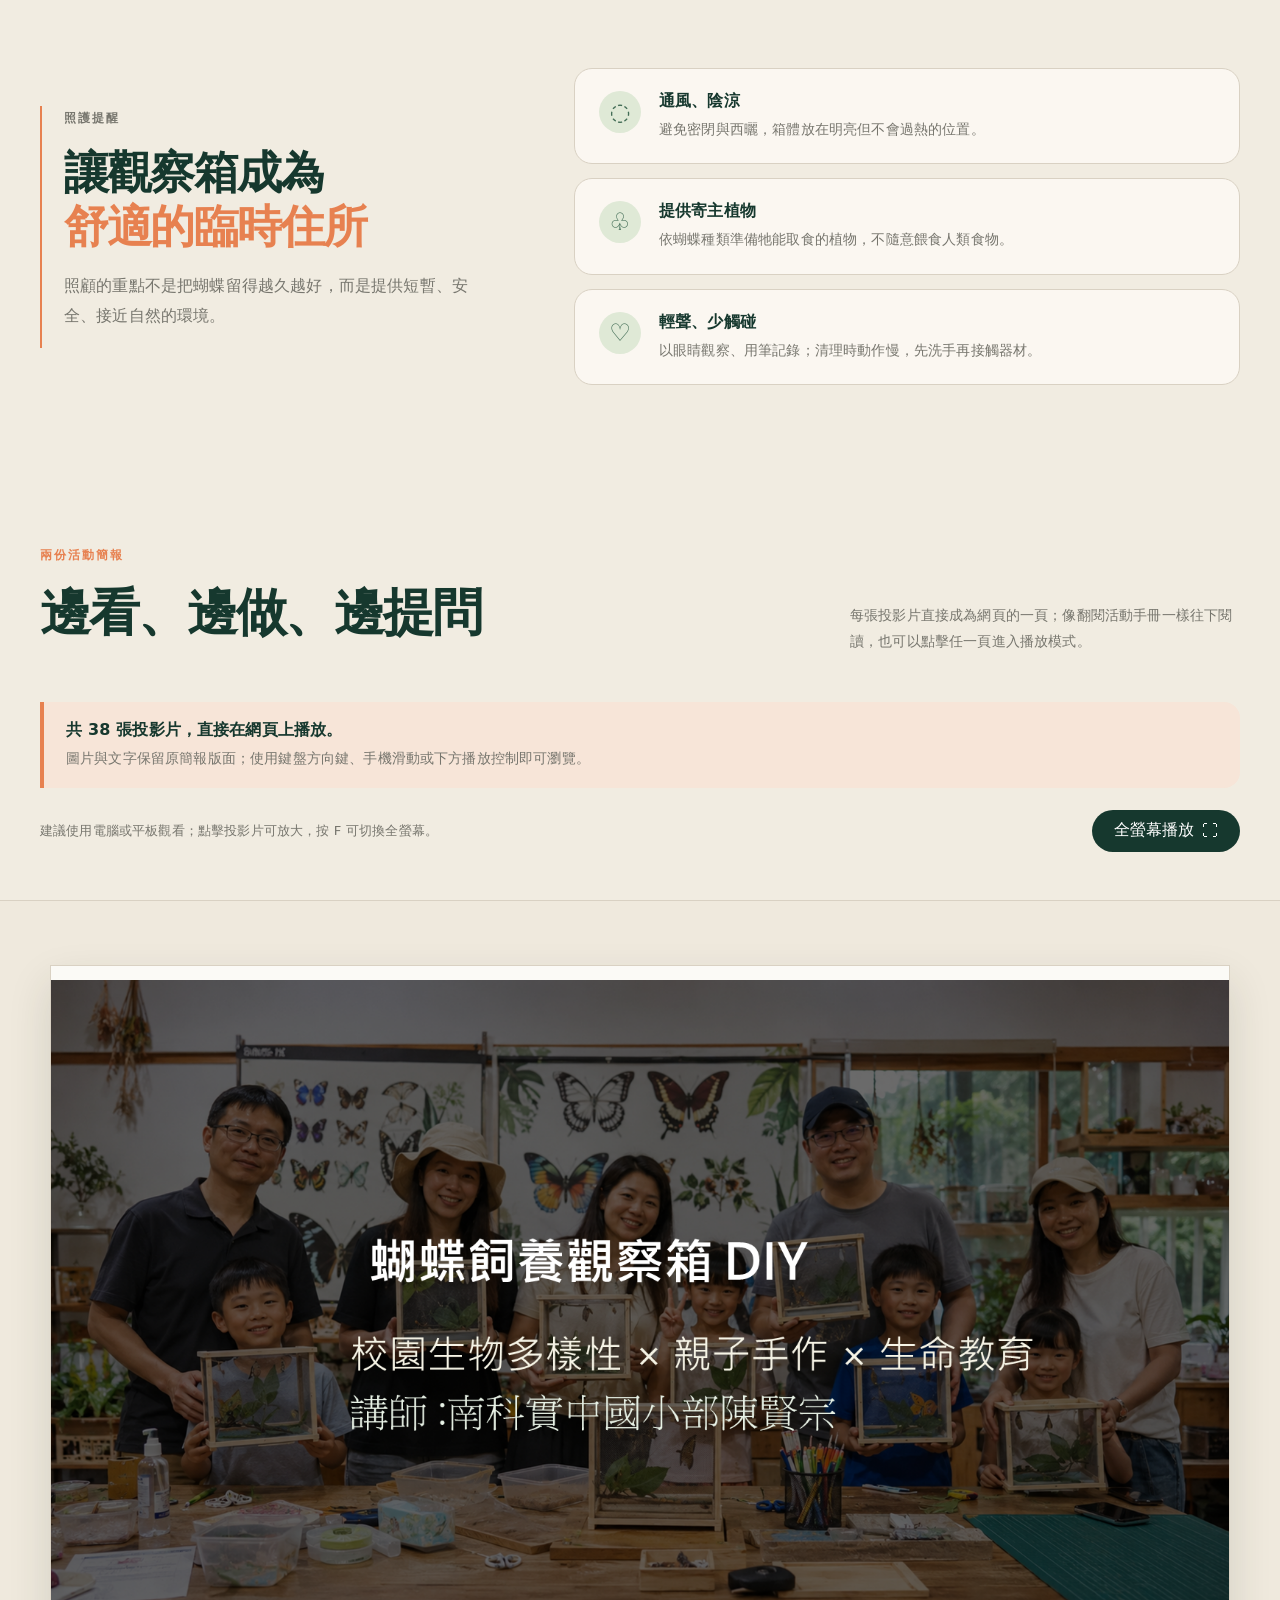
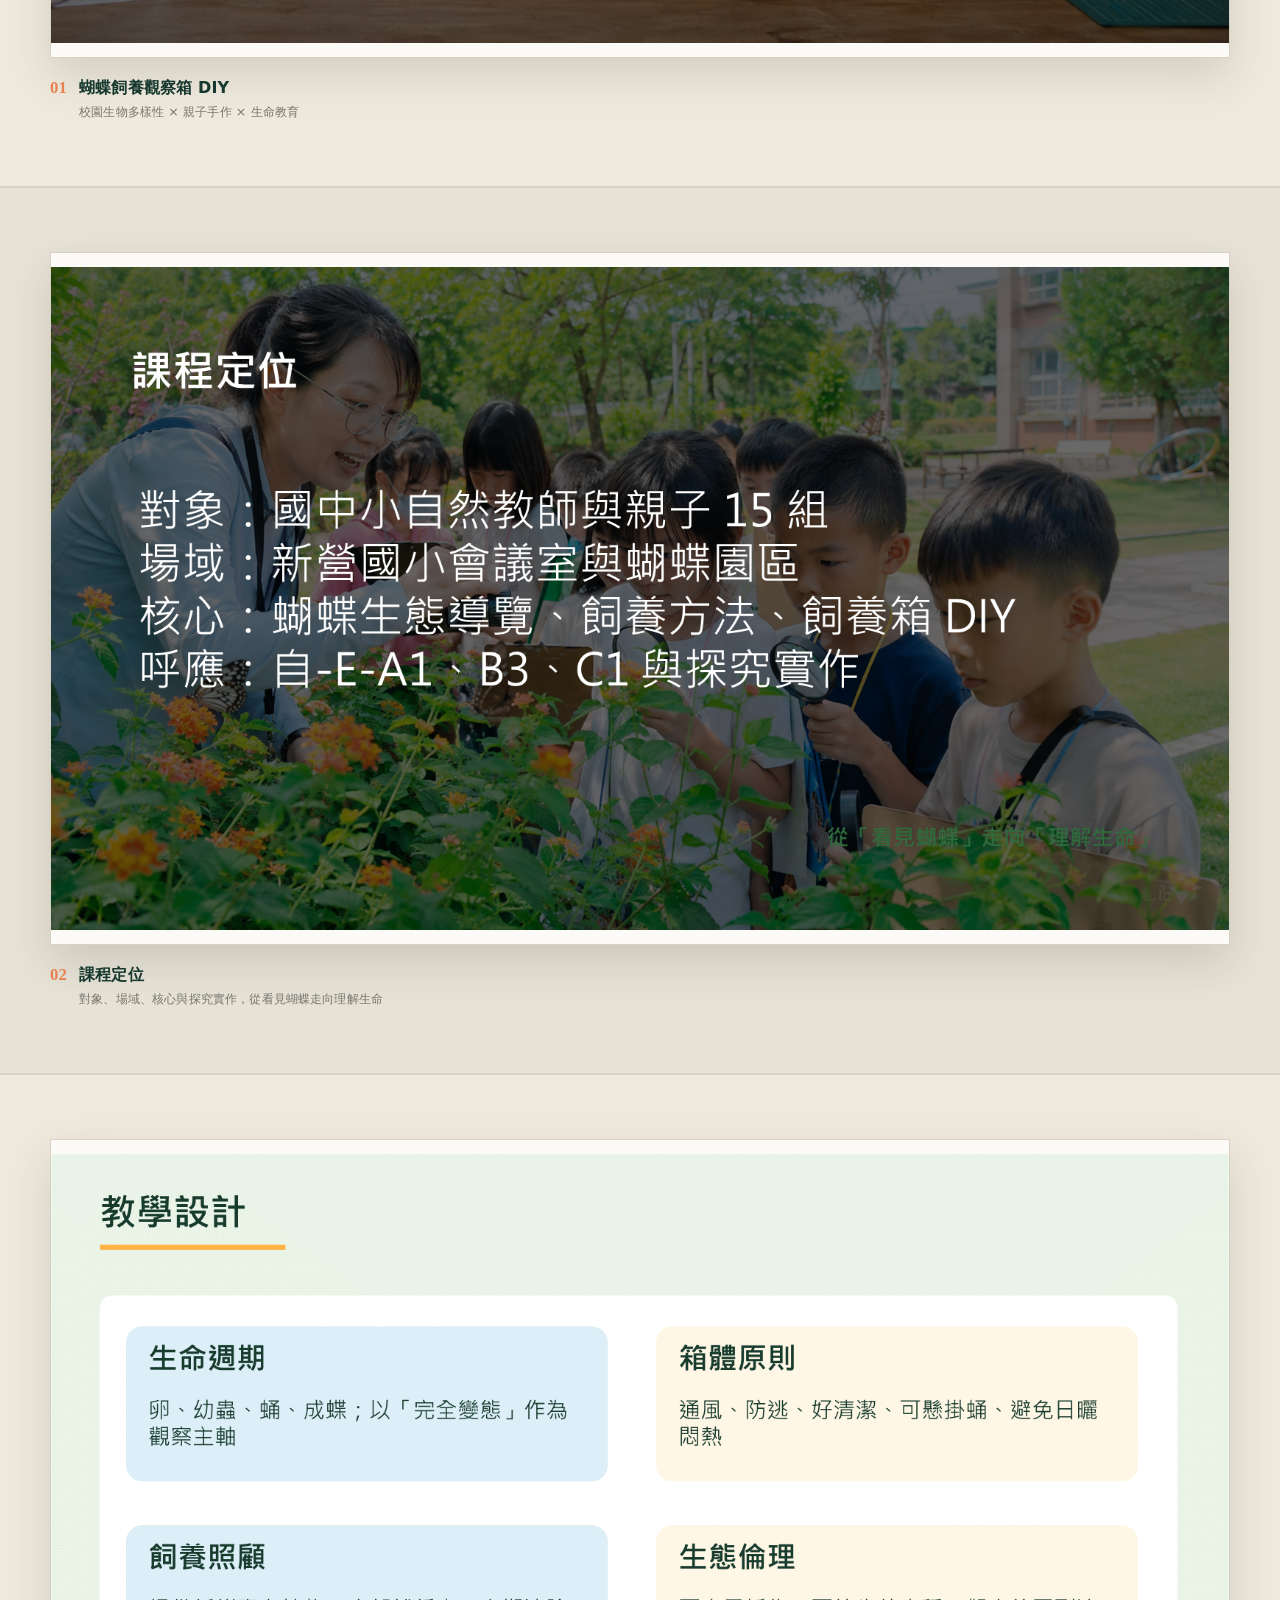
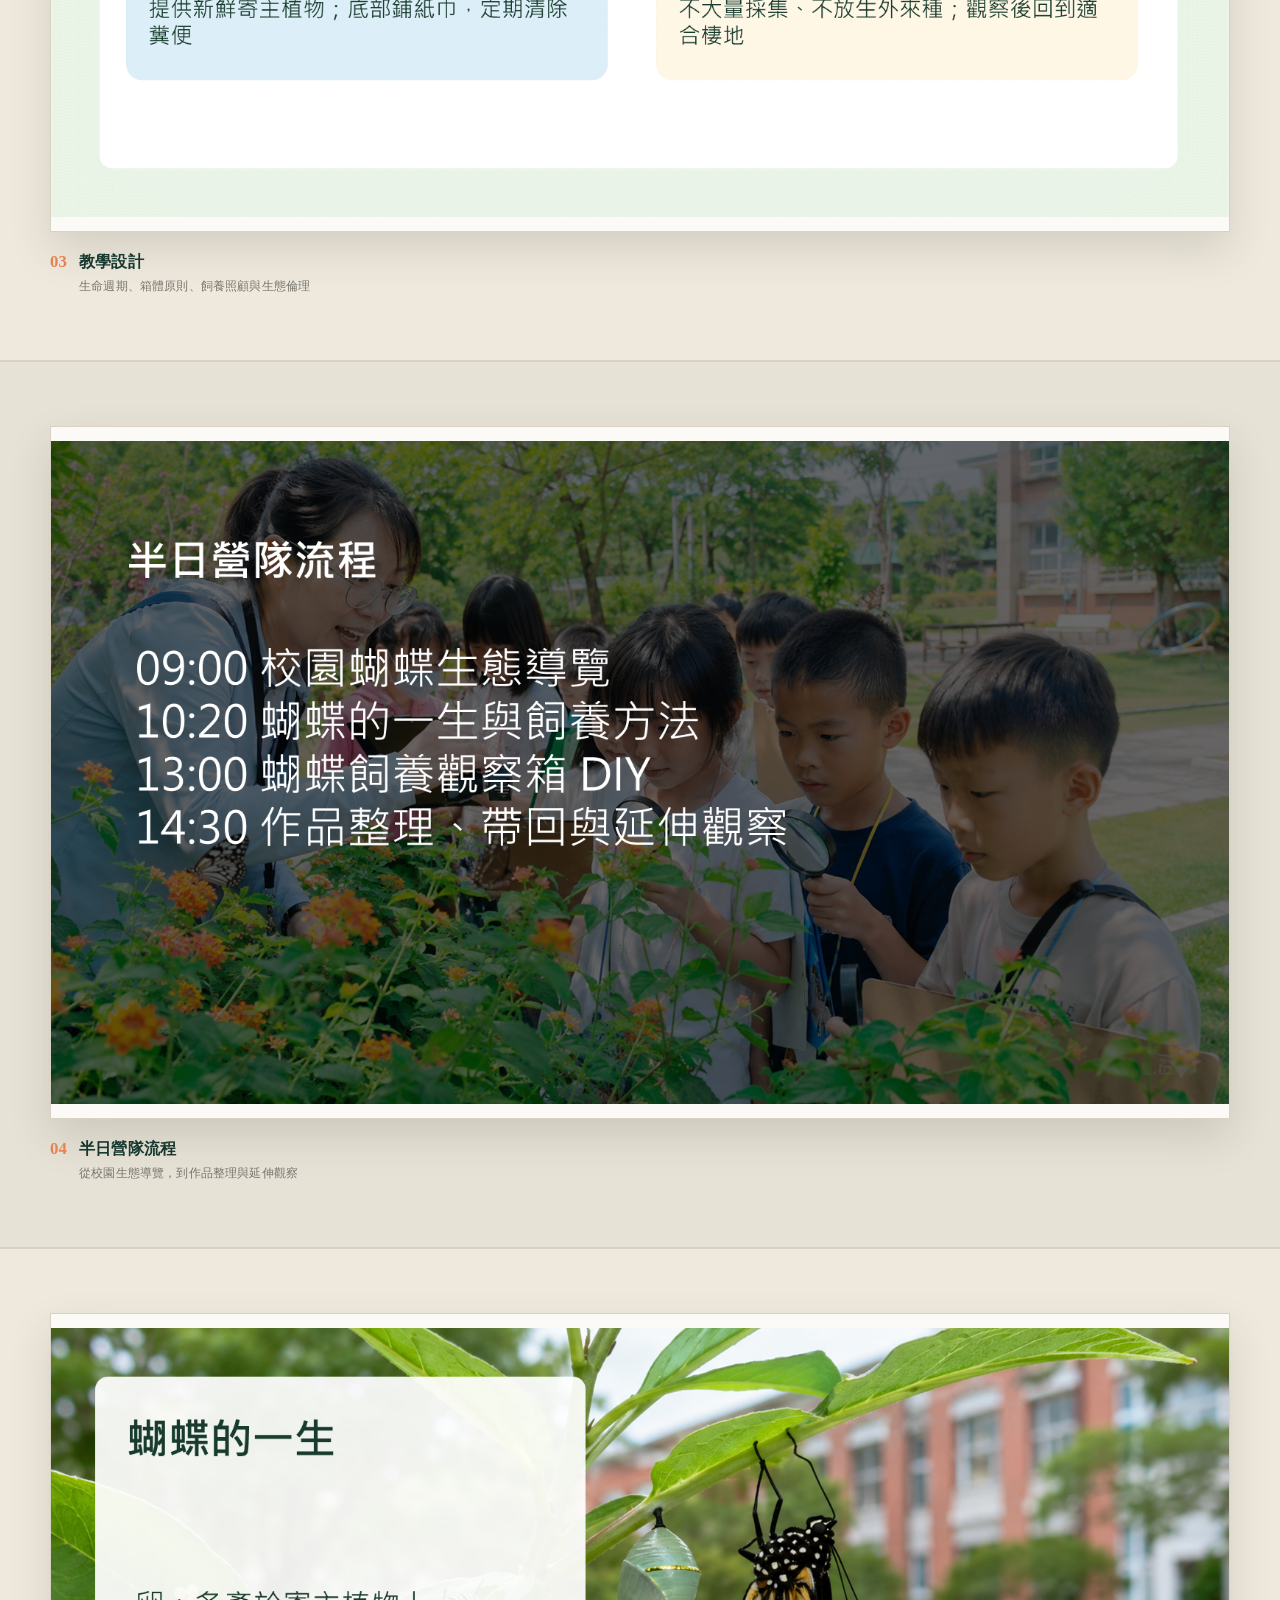
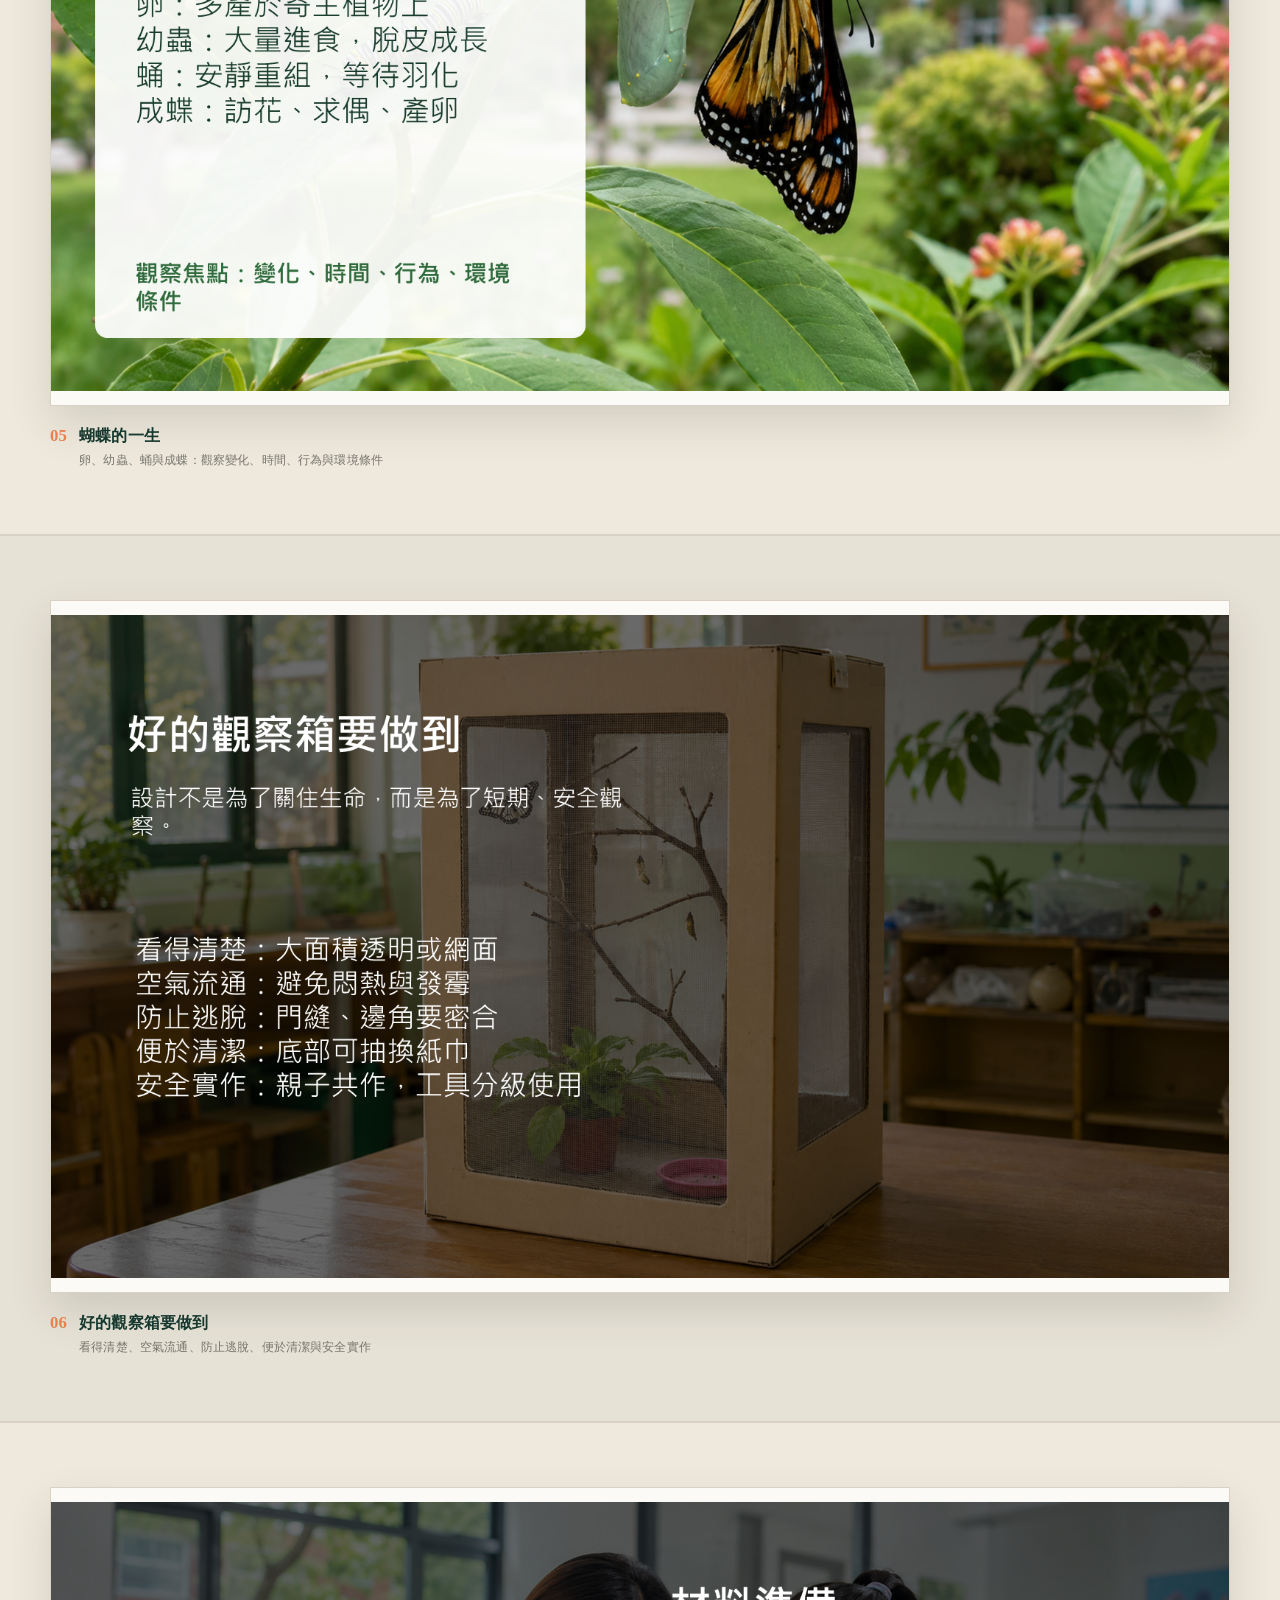
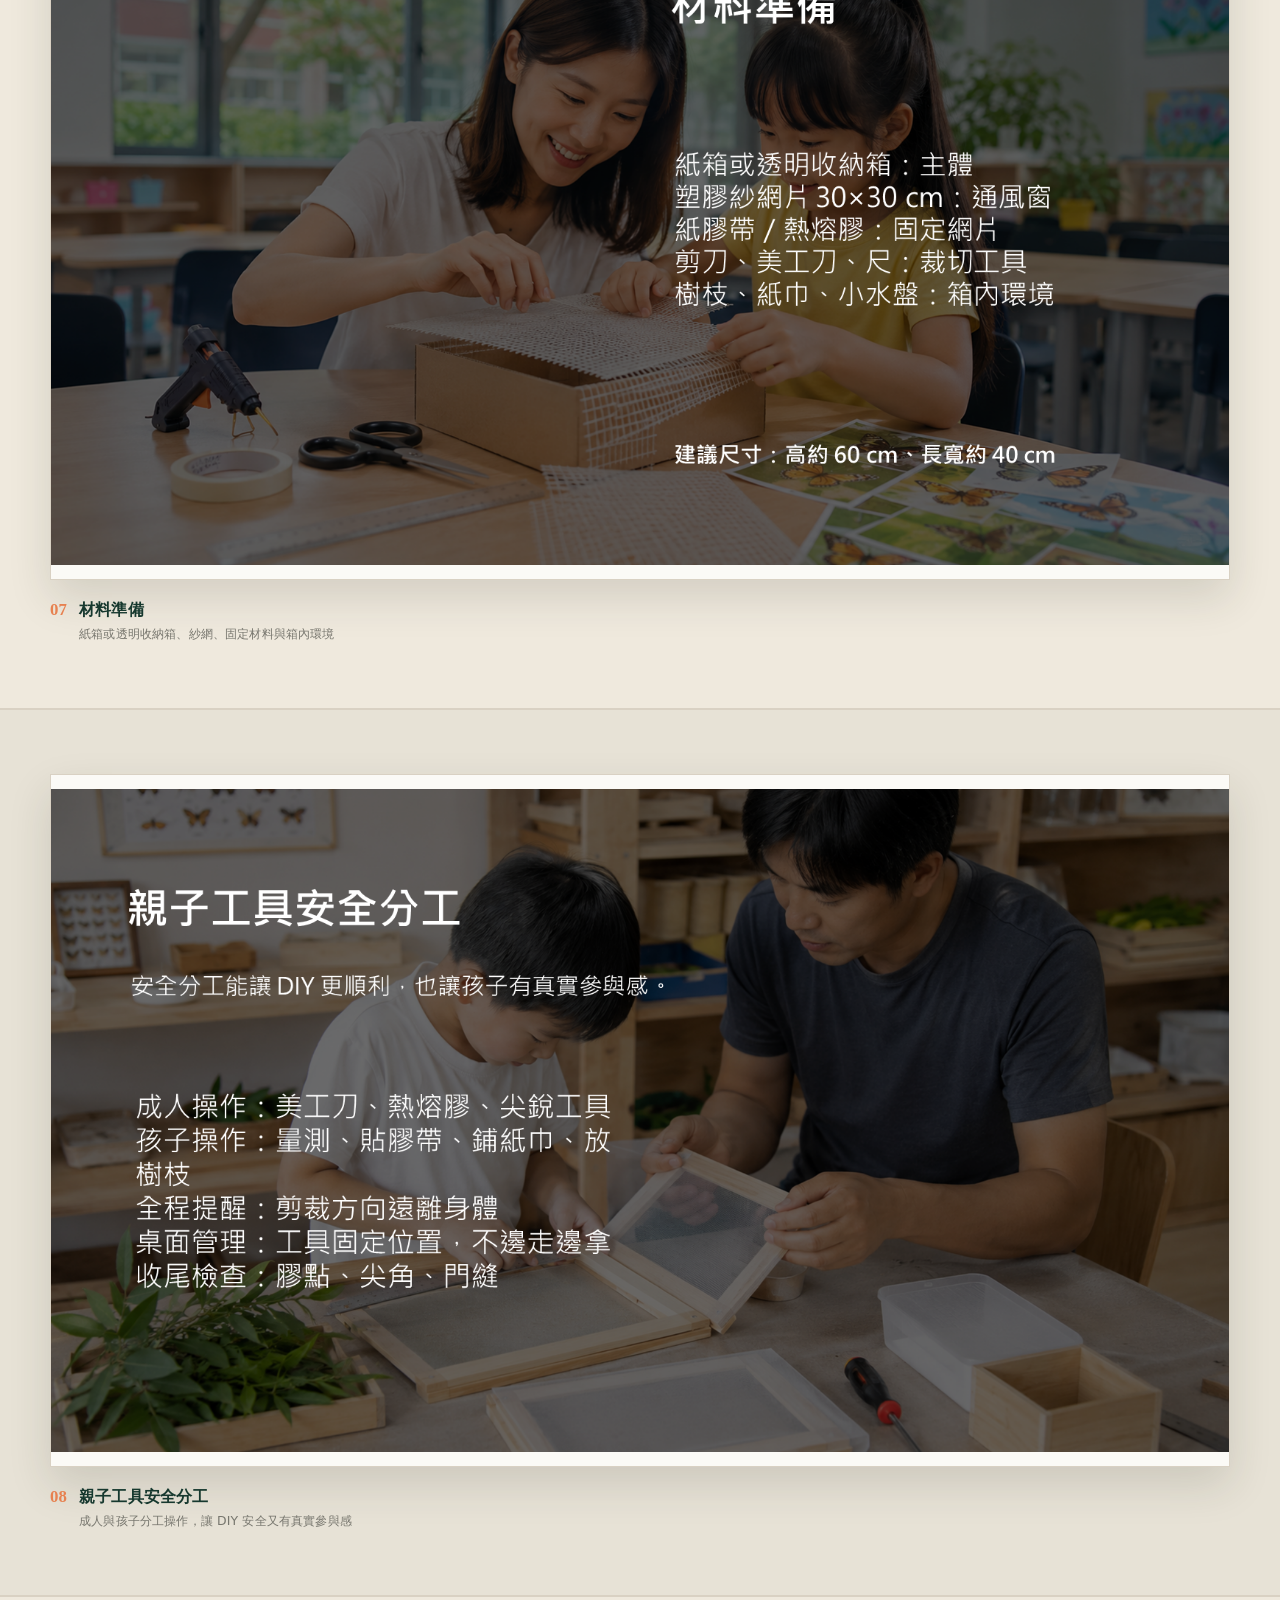
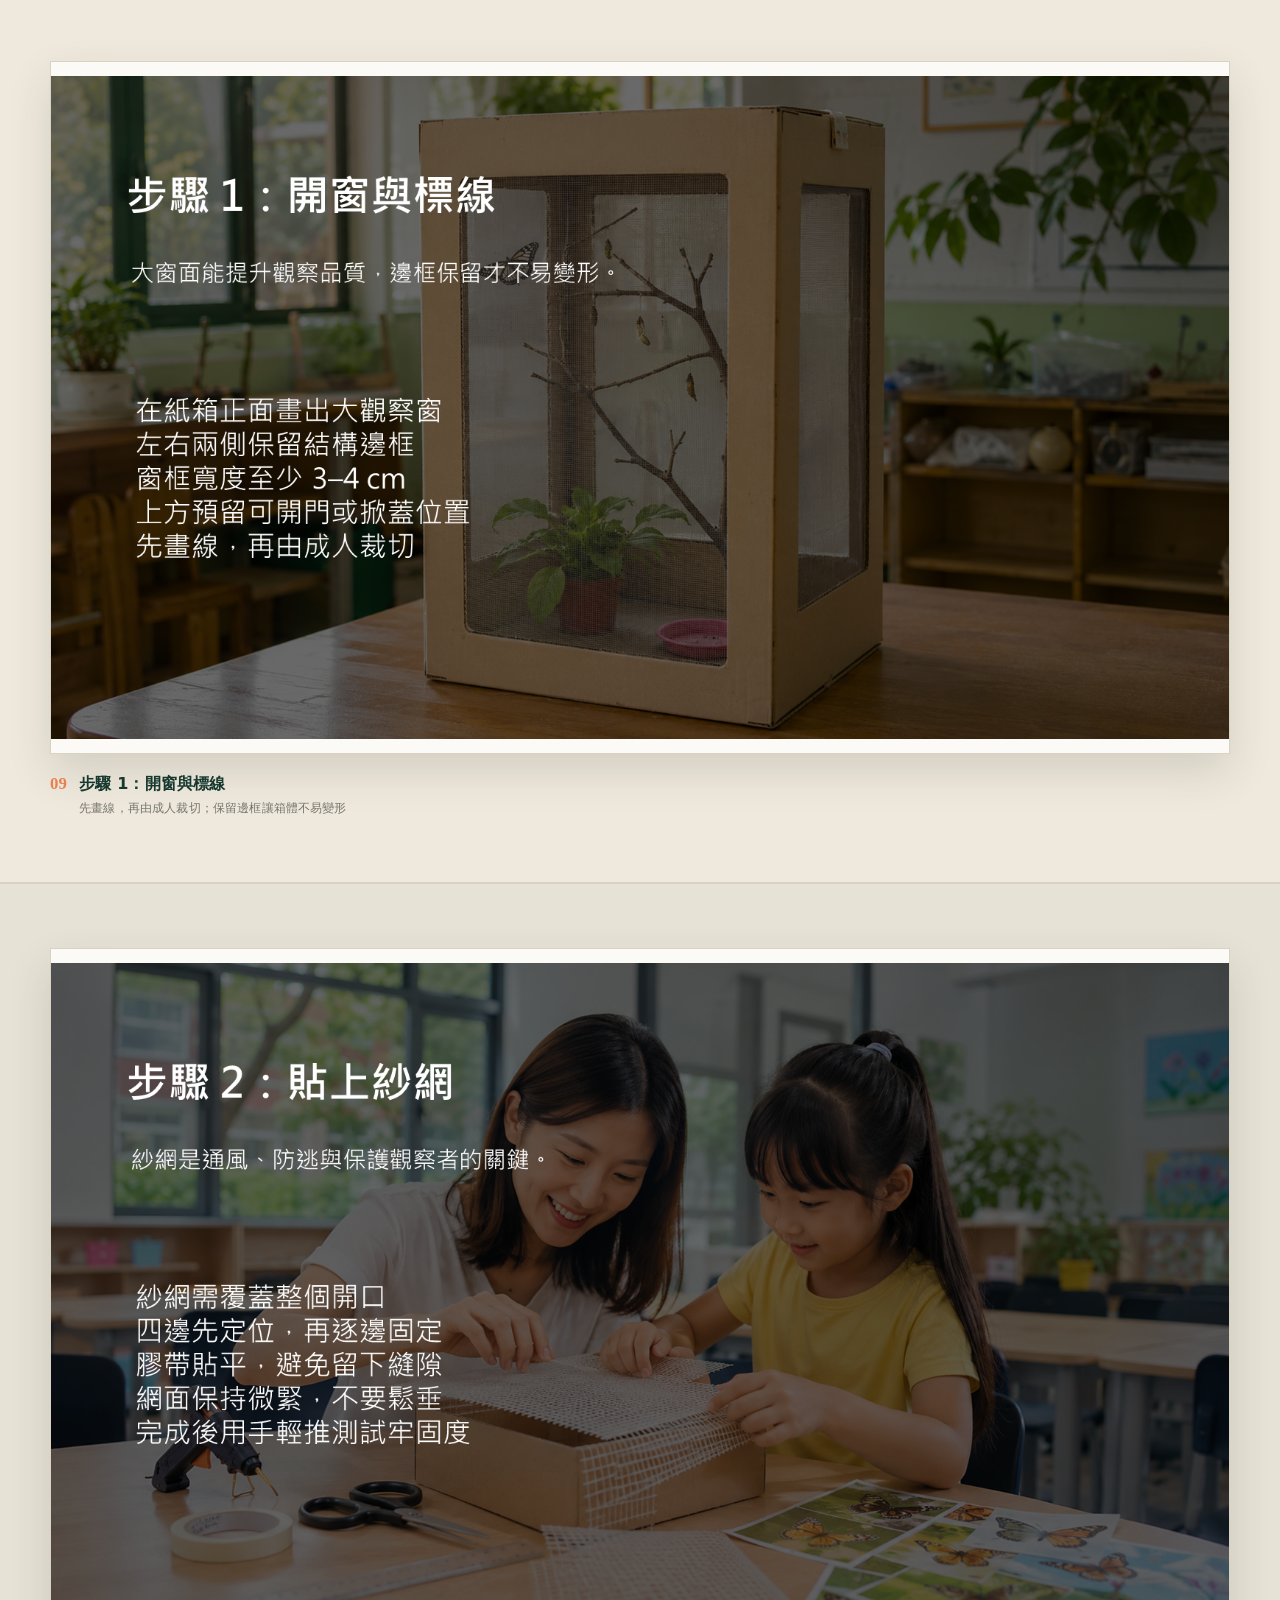
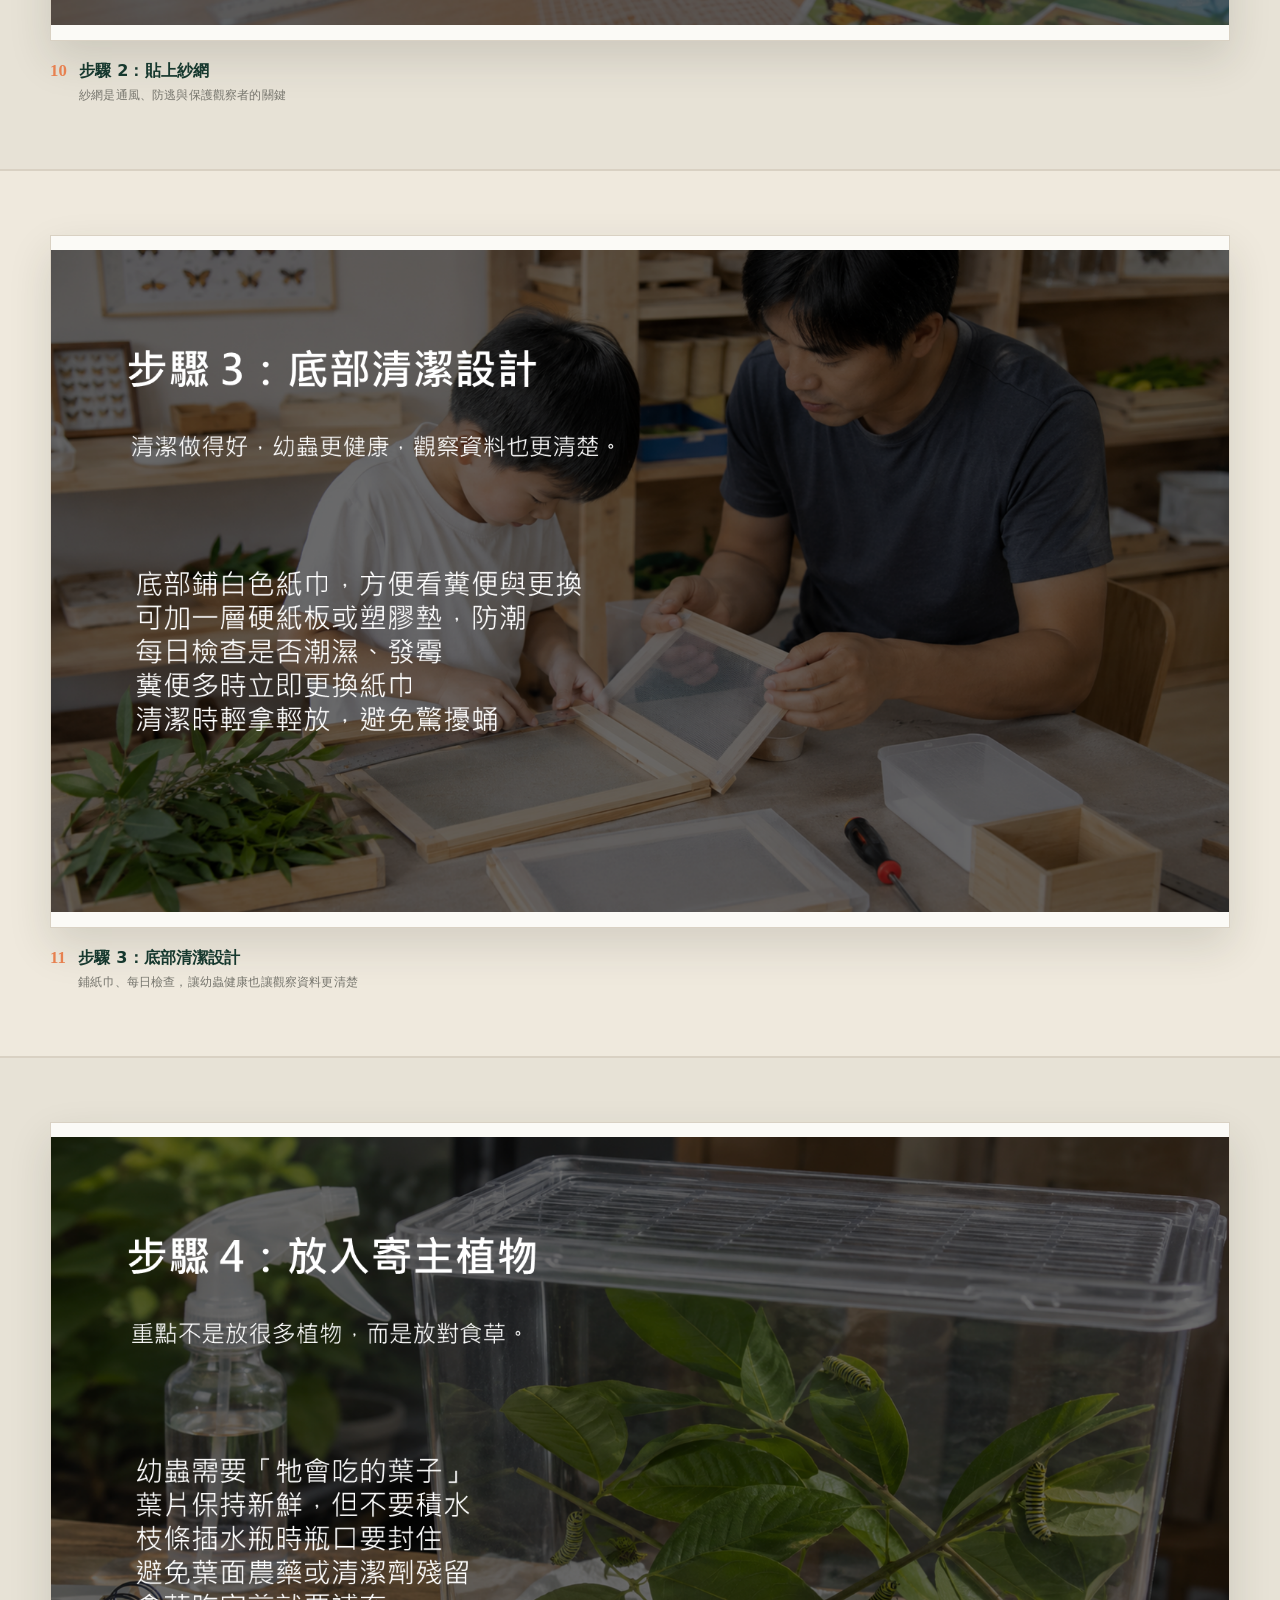
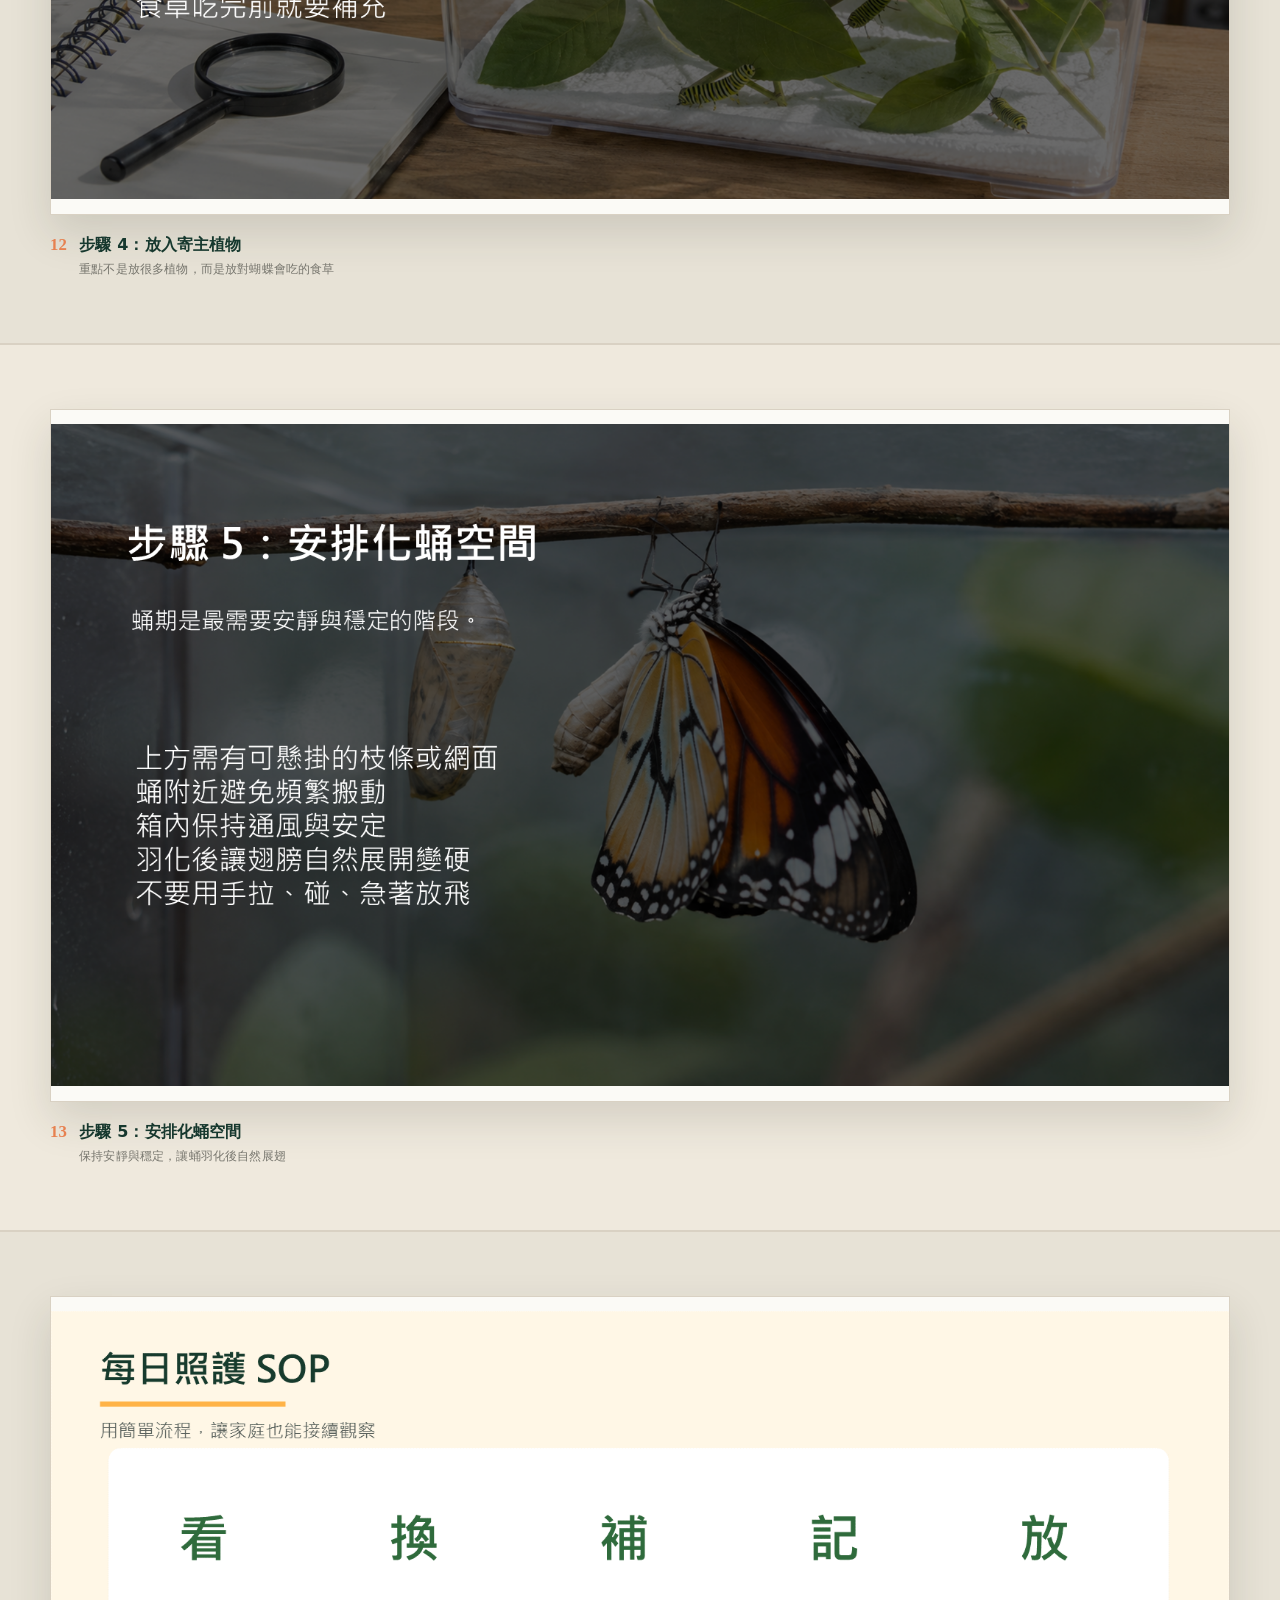
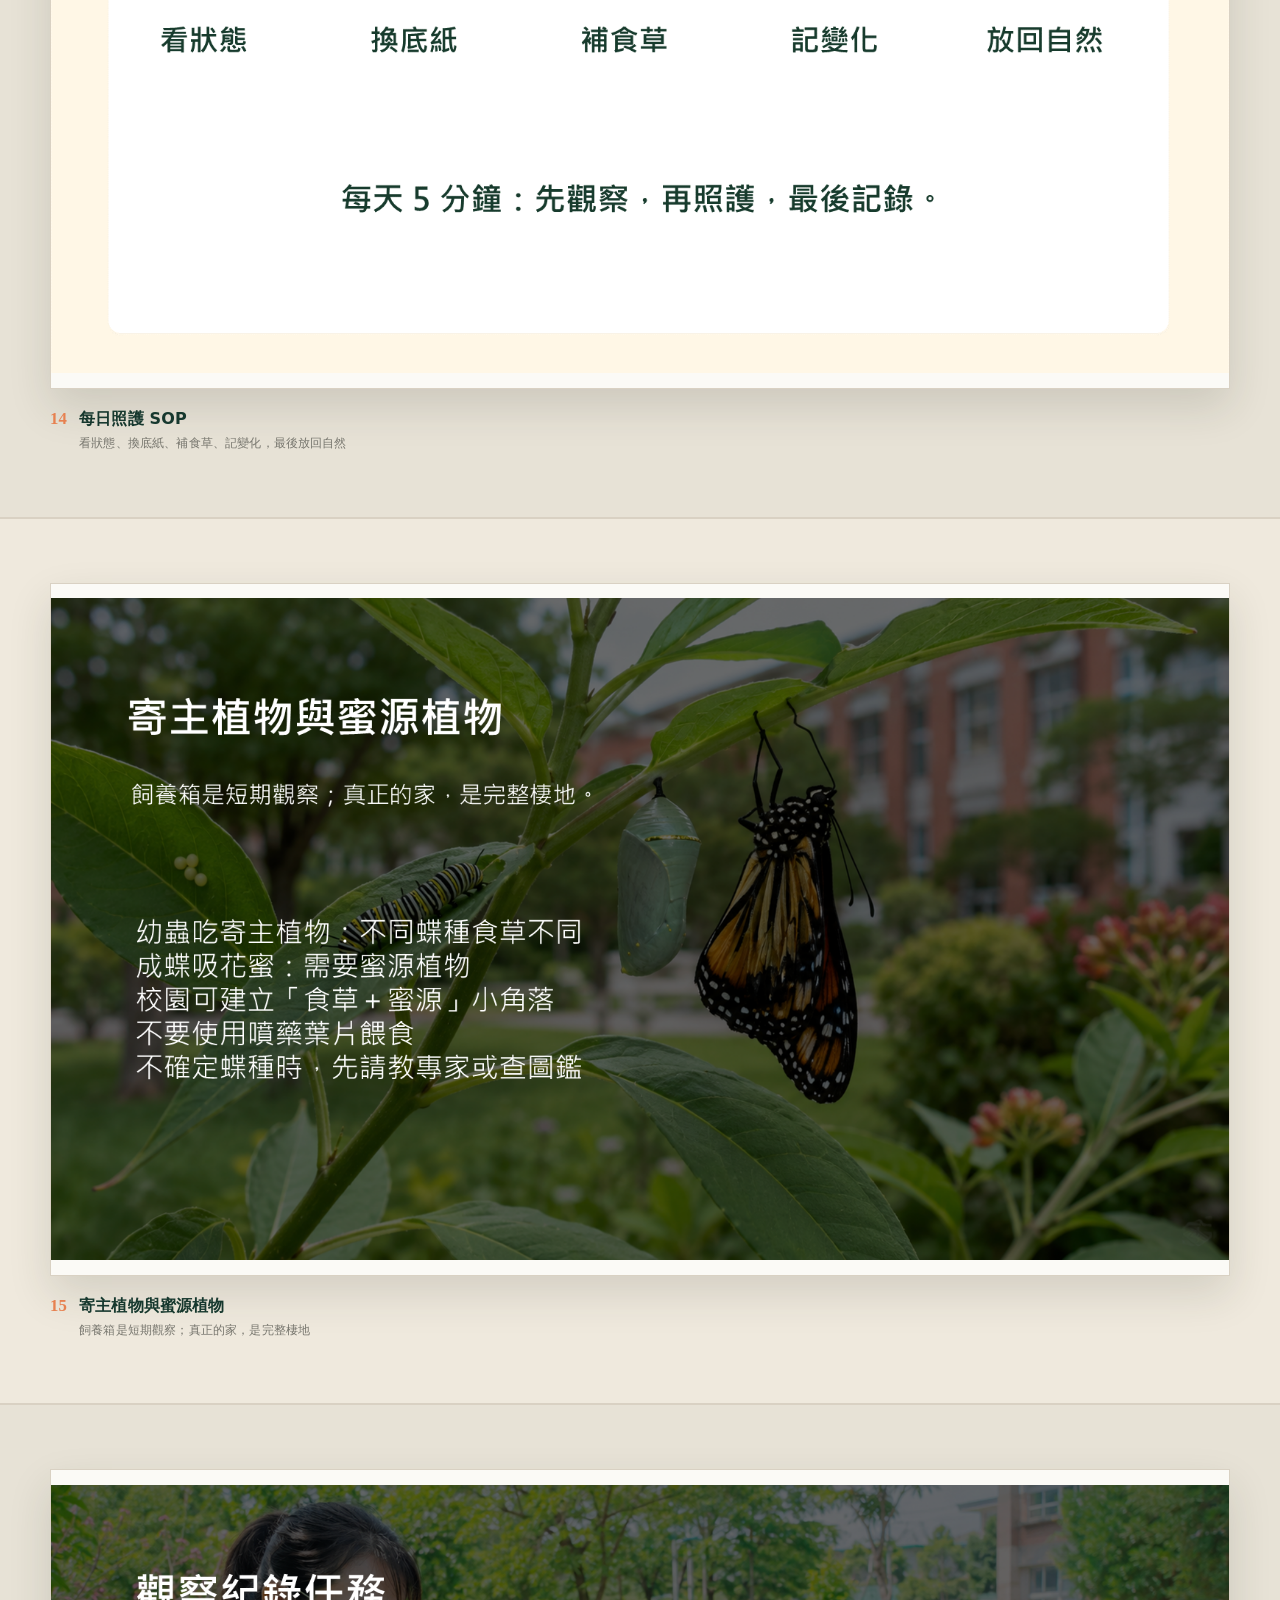
==== commit fb544770: "feat: append butterfly care presentation" ====
--- a/index.html
+++ b/index.html
@@ -11,7 +11,11 @@
   <meta property="og:url" content="https://prayer168.github.io/butterfly-box-diy/">
   <meta property="og:site_name" content="蝴蝶飼養觀察箱 DIY">
   <meta property="og:locale" content="zh_TW">
+  <meta property="og:image" content="https://prayer168.github.io/butterfly-box-diy/assets/images/og-cover.png">
+  <meta property="og:image:width" content="1200">
+  <meta property="og:image:height" content="630">
   <meta name="twitter:card" content="summary_large_image">
+  <meta name="twitter:image" content="https://prayer168.github.io/butterfly-box-diy/assets/images/og-cover.png">
   <title>蝴蝶飼養觀察箱 DIY｜親子手作營</title>
   <link rel="stylesheet" href="styles.css?v=20260816-hero1">
 </head>
@@ -98,11 +102,11 @@
 
     <section id="slides" class="section presentation-section" aria-labelledby="slides-title">
       <div class="section-heading presentation-heading">
-        <div><p class="eyebrow">完整活動簡報</p><h2 id="slides-title">邊看、邊做、邊提問</h2></div>
+        <div><p class="eyebrow">兩份活動簡報</p><h2 id="slides-title">邊看、邊做、邊提問</h2></div>
         <p>每張投影片直接成為網頁的一頁；像翻閱活動手冊一樣往下閱讀，也可以點擊任一頁進入播放模式。</p>
       </div>
       <div class="presentation-note" role="note">
-        <strong>20 張投影片，直接在網頁上播放。</strong>
+        <strong>共 38 張投影片，直接在網頁上播放。</strong>
         <span>圖片與文字保留原簡報版面；使用鍵盤方向鍵、手機滑動或下方播放控制即可瀏覽。</span>
       </div>
       <div class="presentation-actions">
@@ -110,13 +114,13 @@
         <button type="button" class="button button-primary" id="presentation-fullscreen" aria-controls="presentation-player" aria-pressed="false">全螢幕播放 <span aria-hidden="true">⛶</span></button>
       </div>
       <div class="presentation-stage" id="presentation-stage">
-        <div class="presentation-deck" id="presentation-deck" aria-label="蝴蝶飼養觀察箱 DIY 20 張投影片"></div>
+        <div class="presentation-deck" id="presentation-deck" aria-label="蝴蝶觀察活動 38 張投影片"></div>
       </div>
-      <div class="presentation-source" role="note"><span>內容來源：蝴蝶飼養觀察箱 DIY 活動簡報。</span><a href="https://drive.google.com/uc?export=download&amp;id=1TOnrDVsV550KKuGw68ZPwcJ24jXbGp5j" target="_blank" rel="noopener noreferrer">下載原始 PPTX ↗</a></div>
+      <div class="presentation-source" role="note"><span>內容來源：蝴蝶飼養觀察箱 DIY 活動簡報；第 21 頁起追加《臺灣蝴蝶人工飼養與羽化成功指南》。</span><a href="https://drive.google.com/uc?export=download&amp;id=1TOnrDVsV550KKuGw68ZPwcJ24jXbGp5j" target="_blank" rel="noopener noreferrer">下載原始 PPTX ↗</a></div>
       <dialog class="presentation-player" id="presentation-player" aria-labelledby="presentation-player-title">
         <div class="player-shell">
           <div class="player-toolbar">
-            <div><span class="player-kicker">蝴蝶飼養觀察箱 DIY</span><span class="player-count" id="presentation-player-count">01 / 20</span></div>
+            <div><span class="player-kicker">蝴蝶觀察活動簡報</span><span class="player-count" id="presentation-player-count">01 / 38</span></div>
             <button type="button" class="player-close" id="presentation-player-close" aria-label="關閉播放模式">關閉 ×</button>
           </div>
           <div class="player-canvas"><img id="presentation-player-image" src="assets/presentations/butterfly-box/slide-01.png" alt="第 1 張投影片" loading="eager"></div>
@@ -143,6 +147,6 @@
 
   <footer class="footer"><span>蝴蝶飼養觀察箱 DIY</span><span>親子手作營・校園生物多樣性</span></footer>
   <script src="js/app.js?v=20260816-hero1" defer></script>
-  <script src="js/presentation.js?v=20260816-hero1" defer></script>
+  <script src="js/presentation.js?v=20260822-deck2" defer></script>
 </body>
 </html>
